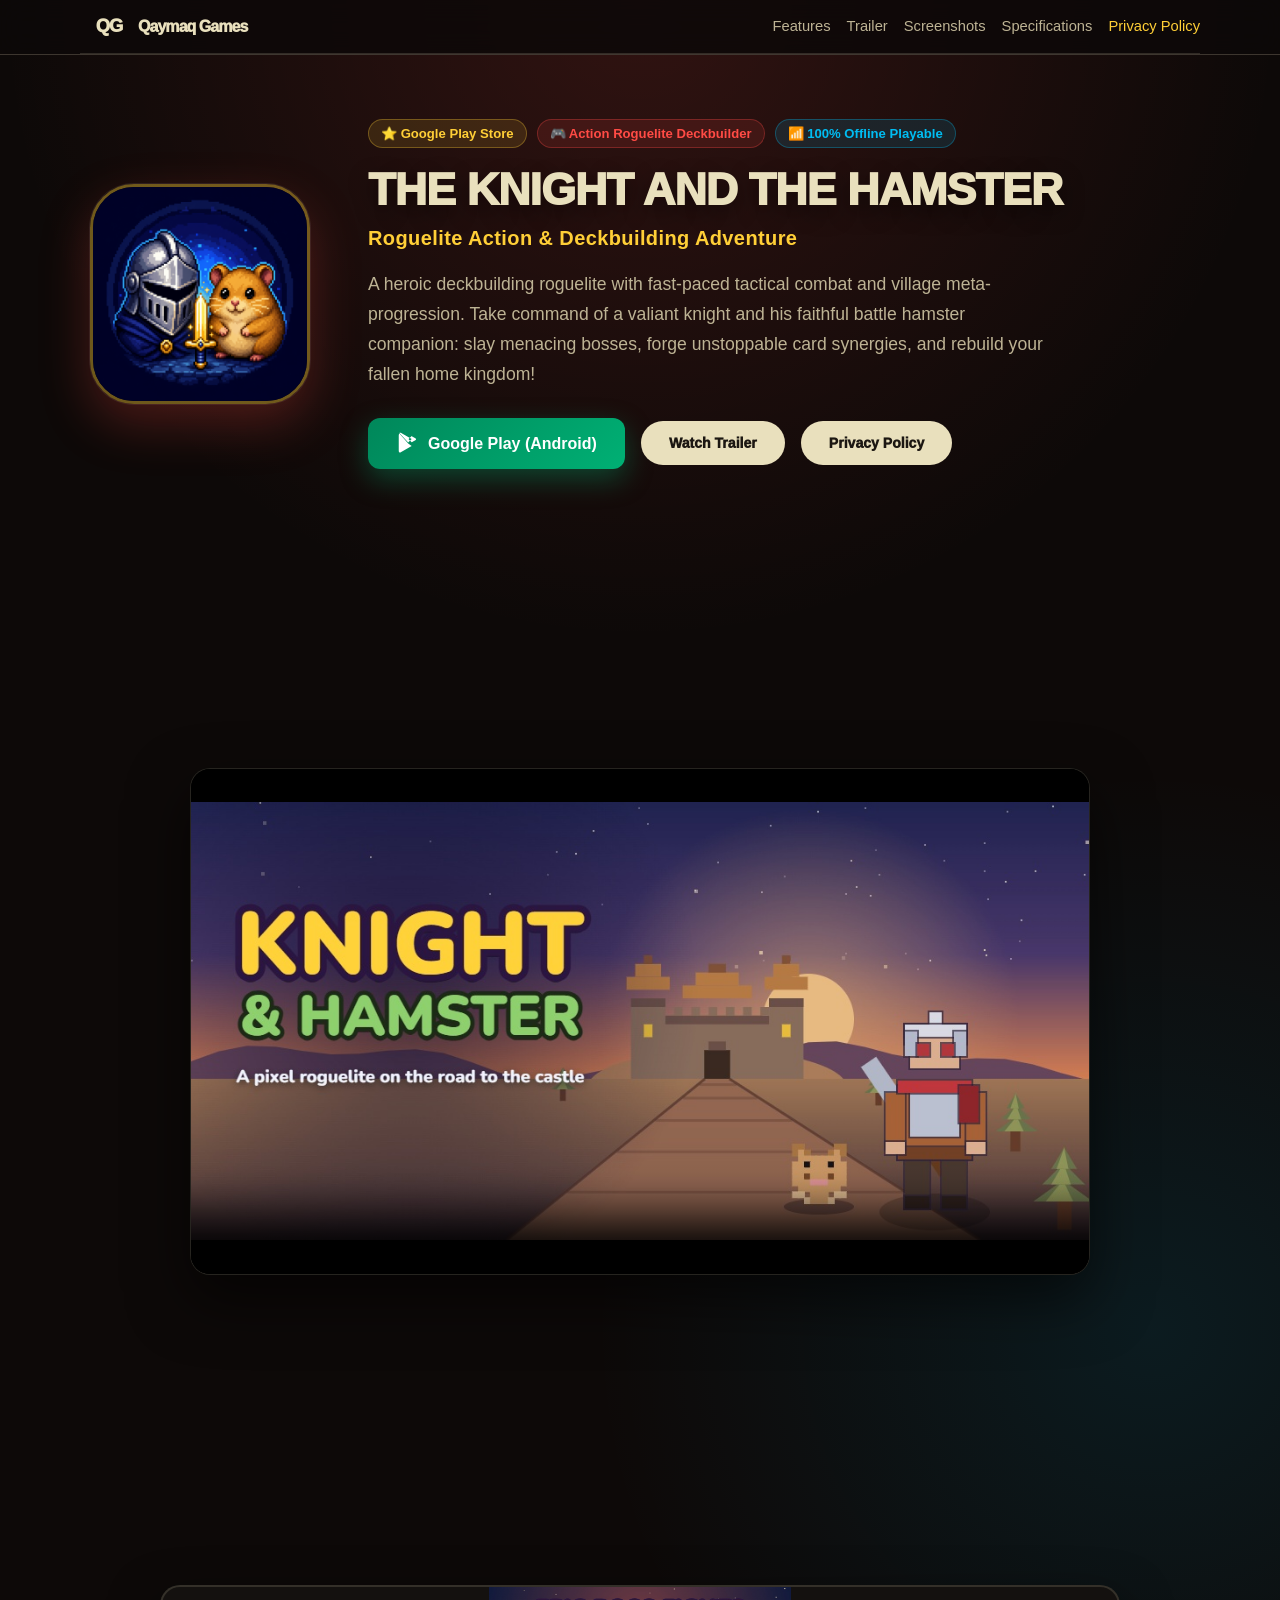
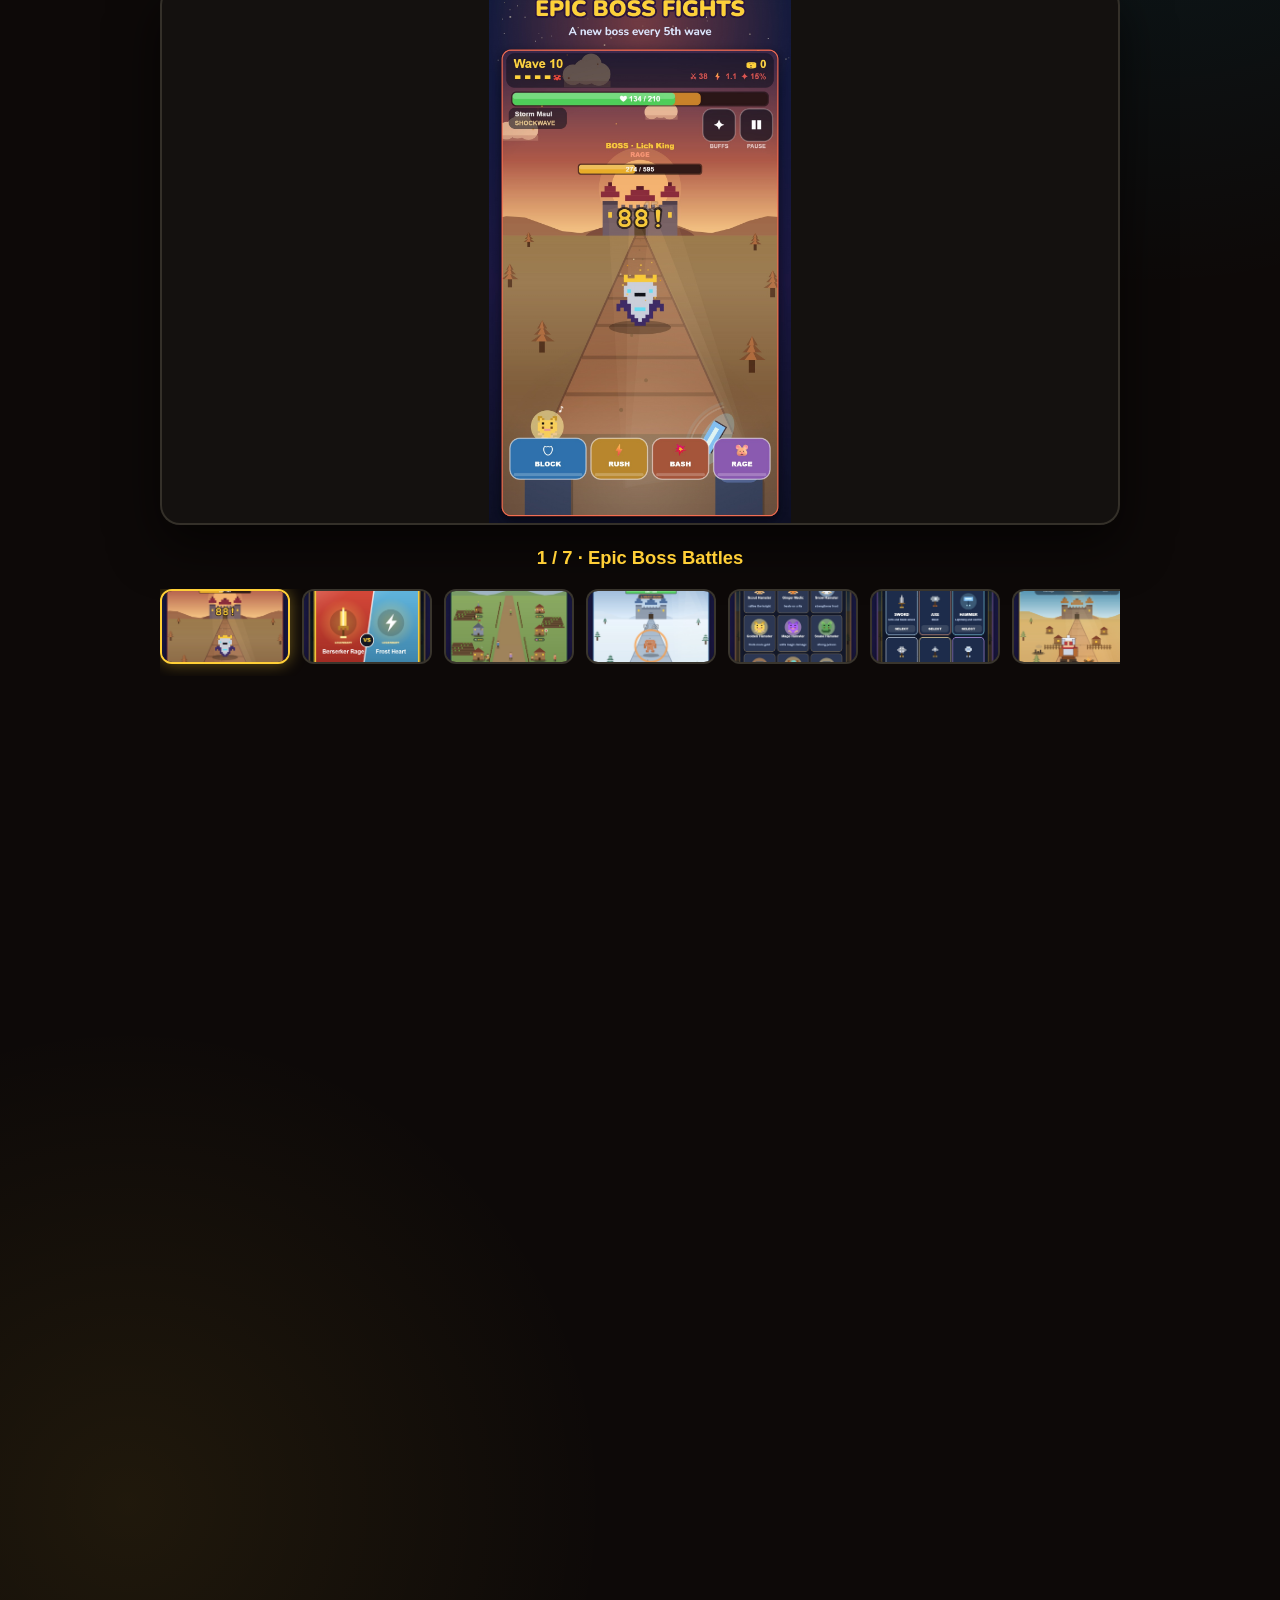
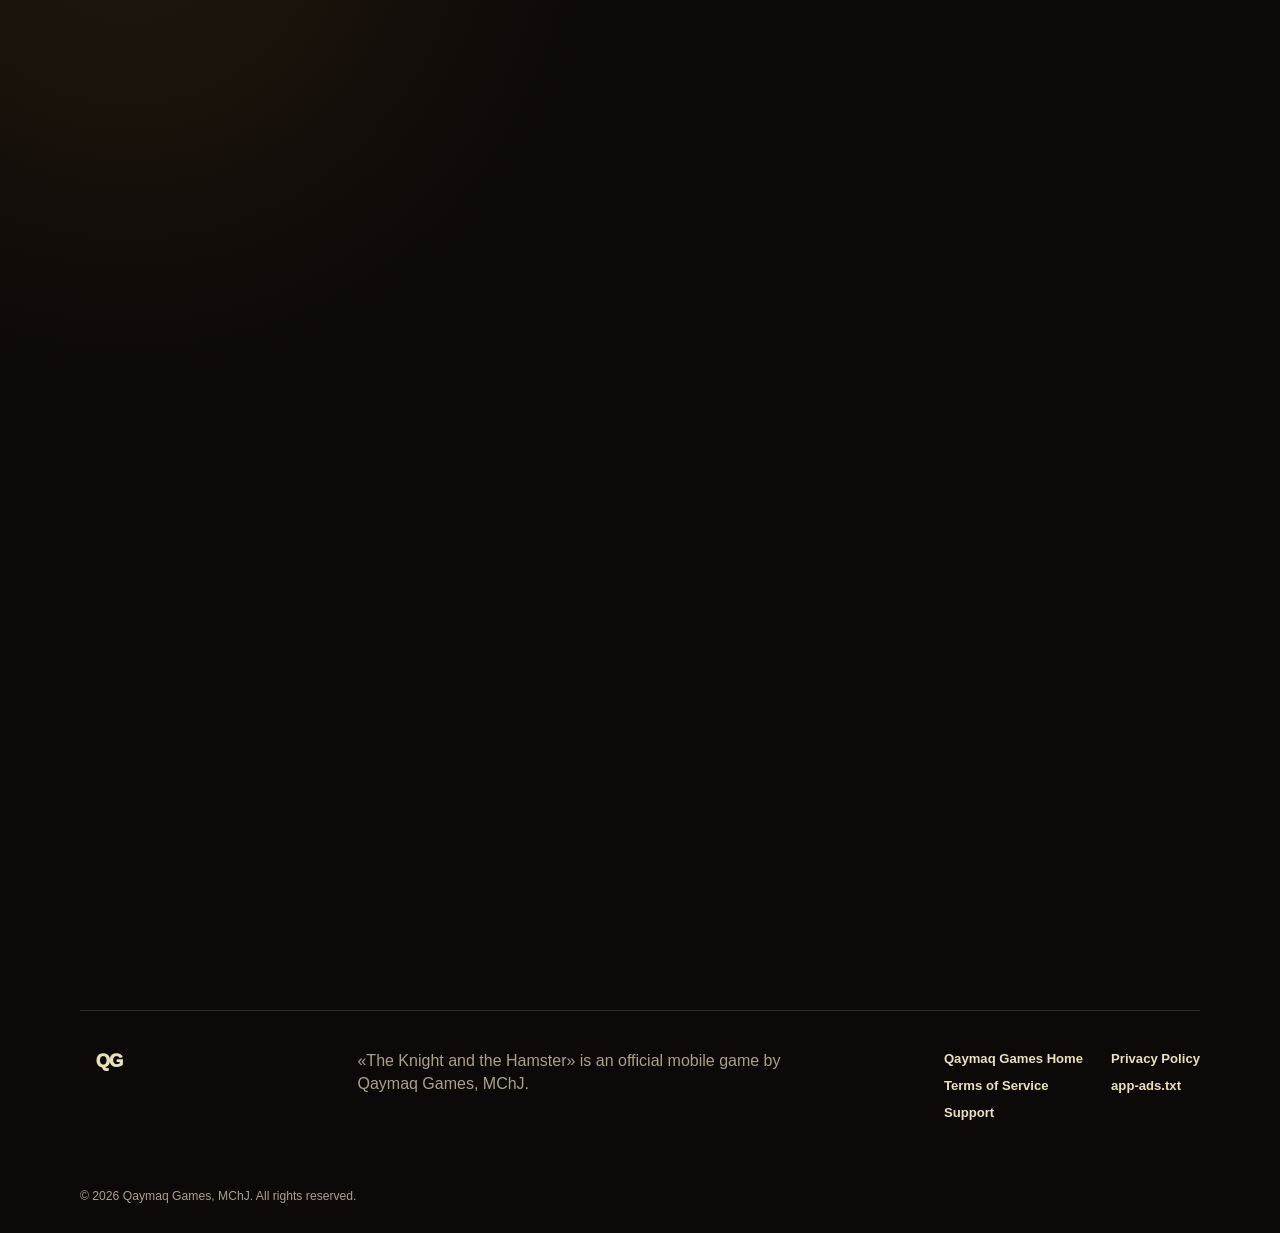
==== knight-hamster/index.html @ f8b2bf7c "feat: release Knight & Hamster game page, app-ads.txt, and official floppy disk" ====
<!DOCTYPE html>
<html lang="en">
<head>
  <meta charset="UTF-8">
  <meta name="viewport" content="width=device-width, initial-scale=1.0">
  <meta name="description" content="Official game page for The Knight and the Hamster by Qaymaq Games. Action roguelite deckbuilder featuring tactical card combat, a faithful hamster companion, and offline single-player mode on Android.">
  <meta name="keywords" content="The Knight and the Hamster, Qaymaq Games, roguelite, deckbuilder, card game, android game, mobile indie game">
  <title>The Knight and the Hamster — Action Roguelite Deckbuilder | Qaymaq Games</title>
  
  <link rel="icon" href="/favicon.svg" type="image/svg+xml">
  <link rel="stylesheet" href="/style.css">

  <!-- Open Graph / Facebook / Telegram -->
  <meta property="og:type" content="website">
  <meta property="og:url" content="https://www.qaymaqgames.com/knight-hamster">
  <meta property="og:title" content="The Knight and the Hamster — Action Roguelite Deckbuilder | Qaymaq Games">
  <meta property="og:description" content="Embark on a perilous roguelite journey alongside your faithful combat hamster. Build an unstoppable deck of strikes, parry ferocious boss attacks, and rebuild the kingdom!">
  <meta property="og:image" content="https://www.qaymaqgames.com/assets/knight-hamster/feature-graphic-1024x500.jpg">

  <!-- Twitter -->
  <meta name="twitter:card" content="summary_large_image">
  <meta name="twitter:title" content="The Knight and the Hamster — Qaymaq Games">
  <meta name="twitter:description" content="Heroic action roguelite deckbuilder on Android. Defeat epic bosses with your faithful hamster companion!">
  <meta name="twitter:image" content="https://www.qaymaqgames.com/assets/knight-hamster/feature-graphic-1024x500.jpg">

  <!-- Schema.org JSON-LD -->
  <script type="application/ld+json">
  {
    "@context": "https://schema.org",
    "@type": "VideoGame",
    "name": "The Knight and the Hamster",
    "alternateName": "Knight and Hamster",
    "description": "Heroic action roguelite adventure featuring tactical deckbuilding and a combat hamster companion.",
    "genre": ["Action", "Roguelite", "Card Battler"],
    "operatingSystem": "Android 8.0+",
    "applicationCategory": "Game",
    "author": {
      "@type": "Organization",
      "name": "Qaymaq Games, MChJ",
      "url": "https://www.qaymaqgames.com/"
    },
    "publisher": {
      "@type": "Organization",
      "name": "Qaymaq Games, MChJ"
    },
    "inLanguage": ["en", "ru"],
    "playMode": "SinglePlayer"
  }
  </script>

  <style>
    .game-page {
      background: radial-gradient(circle at 50% 0%, rgba(255, 75, 69, 0.15), transparent 40rem),
                  radial-gradient(circle at 90% 30%, rgba(0, 189, 242, 0.1), transparent 35rem),
                  radial-gradient(circle at 10% 70%, rgba(255, 207, 55, 0.08), transparent 30rem),
                  var(--bg);
      color: var(--text);
      min-height: 100vh;
      display: flex;
      flex-direction: column;
    }

    .top-bar {
      display: flex;
      align-items: center;
      justify-content: space-between;
      min-height: var(--header-height);
      border-bottom: 1px solid var(--line);
    }

    .nav-actions {
      display: flex;
      align-items: center;
      gap: 16px;
    }

    .nav-actions a {
      color: var(--cream-dim);
      font-size: 0.92rem;
      text-decoration: none;
      transition: color var(--transition);
    }

    .nav-actions a:hover {
      color: var(--cream);
    }

    /* Hero Section */
    .game-hero {
      padding: 64px 0 48px;
    }

    .game-hero-grid {
      display: grid;
      grid-template-columns: 240px 1fr;
      gap: 48px;
      align-items: center;
    }

    .game-icon-box {
      position: relative;
      text-align: center;
    }

    .game-icon {
      width: 220px;
      height: 220px;
      border-radius: 44px;
      border: 3px solid rgba(255, 207, 55, 0.4);
      box-shadow: 0 20px 50px rgba(255, 75, 69, 0.25), 0 0 0 1px rgba(255, 255, 255, 0.08);
      object-fit: cover;
      display: block;
      margin: 0 auto;
      transition: transform var(--transition);
    }

    .game-icon:hover {
      transform: scale(1.03);
    }

    .hero-badge-row {
      display: flex;
      flex-wrap: wrap;
      gap: 10px;
      margin-bottom: 16px;
    }

    .badge-pill {
      font-size: 0.82rem;
      font-weight: 600;
      padding: 4px 12px;
      border-radius: 999px;
      display: inline-flex;
      align-items: center;
      gap: 6px;
    }

    .badge-pill.yellow {
      background: rgba(255, 207, 55, 0.12);
      color: var(--yellow);
      border: 1px solid rgba(255, 207, 55, 0.3);
    }

    .badge-pill.red {
      background: rgba(255, 75, 69, 0.12);
      color: var(--red);
      border: 1px solid rgba(255, 75, 69, 0.3);
    }

    .badge-pill.cyan {
      background: rgba(0, 189, 242, 0.12);
      color: var(--cyan);
      border: 1px solid rgba(0, 189, 242, 0.3);
    }

    .game-title {
      font-size: 2.8rem;
      line-height: 1.15;
      margin: 0 0 8px;
      color: var(--cream);
      letter-spacing: -0.02em;
    }

    .game-subtitle {
      font-size: 1.25rem;
      color: var(--yellow);
      font-weight: 700;
      margin: 0 0 16px;
      letter-spacing: 0.02em;
    }

    .game-lead {
      font-size: 1.1rem;
      line-height: 1.7;
      color: var(--cream-dim);
      margin-bottom: 28px;
      max-width: 680px;
    }

    .hero-cta-group {
      display: flex;
      flex-wrap: wrap;
      gap: 16px;
      align-items: center;
    }

    .btn-playstore {
      background: linear-gradient(135deg, #00875a, #00b074);
      color: #fff;
      font-weight: 700;
      display: inline-flex;
      align-items: center;
      gap: 10px;
      padding: 14px 28px;
      border-radius: 12px;
      text-decoration: none;
      box-shadow: 0 10px 28px rgba(0, 176, 116, 0.35);
      transition: transform var(--transition), box-shadow var(--transition);
    }

    .btn-playstore:hover {
      transform: translateY(-2px);
      box-shadow: 0 14px 34px rgba(0, 176, 116, 0.5);
      color: #fff;
    }

    /* Video Trailer Section */
    .video-section {
      padding: 48px 0;
    }

    .video-wrapper {
      max-width: 900px;
      margin: 0 auto;
      border-radius: 20px;
      overflow: hidden;
      border: 1px solid var(--line);
      box-shadow: 0 24px 60px rgba(0, 0, 0, 0.6);
      background: #000;
    }

    .video-wrapper video {
      width: 100%;
      height: auto;
      display: block;
      aspect-ratio: 16 / 9;
      background: #000;
    }

    /* Screenshots Section */
    .screenshots-section {
      padding: 56px 0;
    }

    .screenshot-viewer {
      max-width: 960px;
      margin: 0 auto;
    }

    .main-screen-frame {
      border-radius: 20px;
      overflow: hidden;
      border: 2px solid rgba(233, 224, 189, 0.15);
      box-shadow: 0 20px 50px rgba(0, 0, 0, 0.6);
      margin-bottom: 20px;
      background: #14110f;
      aspect-ratio: 16 / 9;
      display: flex;
      align-items: center;
      justify-content: center;
    }

    .main-screen-img {
      width: 100%;
      height: 100%;
      object-fit: contain;
      display: block;
      transition: opacity 0.25s ease;
    }

    .screen-caption {
      text-align: center;
      font-size: 1.15rem;
      font-weight: 600;
      color: var(--yellow);
      margin-bottom: 16px;
      min-height: 28px;
    }

    .thumbs-strip {
      display: flex;
      gap: 12px;
      overflow-x: auto;
      padding-bottom: 12px;
      scroll-snap-type: x mandatory;
      scrollbar-width: thin;
    }

    .thumb-btn {
      flex: 0 0 130px;
      scroll-snap-align: start;
      border: 2px solid var(--line);
      border-radius: 12px;
      overflow: hidden;
      background: var(--panel);
      padding: 0;
      cursor: pointer;
      transition: border-color var(--transition), transform var(--transition);
    }

    .thumb-btn:hover {
      border-color: var(--cyan);
      transform: translateY(-2px);
    }

    .thumb-btn.active {
      border-color: var(--yellow);
      box-shadow: 0 0 16px rgba(255, 207, 55, 0.4);
    }

    .thumb-btn img {
      width: 100%;
      aspect-ratio: 16 / 9;
      object-fit: cover;
      display: block;
    }

    /* Features Grid */
    .features-section {
      padding: 56px 0;
    }

    .features-grid {
      display: grid;
      grid-template-columns: repeat(auto-fit, minmax(280px, 1fr));
      gap: 24px;
      margin-top: 32px;
    }

    .feature-card {
      background: rgba(23, 20, 17, 0.85);
      border: 1px solid var(--line);
      border-radius: 16px;
      padding: 28px 24px;
      box-shadow: 0 12px 32px rgba(0, 0, 0, 0.35);
      transition: transform var(--transition), border-color var(--transition);
    }

    .feature-card:hover {
      transform: translateY(-4px);
      border-color: rgba(255, 207, 55, 0.4);
    }

    .feature-card .card-icon {
      font-size: 2rem;
      margin-bottom: 16px;
      display: inline-block;
    }

    .feature-card h3 {
      font-size: 1.3rem;
      margin: 0 0 10px;
      color: var(--cream);
    }

    .feature-card p {
      font-size: 0.98rem;
      line-height: 1.65;
      color: var(--cream-dim);
      margin: 0;
    }

    /* Specs & Meta */
    .specs-section {
      padding: 56px 0 80px;
    }

    .specs-box {
      max-width: 860px;
      margin: 0 auto;
      background: rgba(23, 20, 17, 0.85);
      border: 1px solid var(--line);
      border-radius: 18px;
      padding: 36px 32px;
    }

    .specs-table {
      width: 100%;
      border-collapse: collapse;
      margin-top: 20px;
    }

    .specs-table th, .specs-table td {
      padding: 12px 14px;
      border-bottom: 1px solid rgba(233, 224, 189, 0.1);
      text-align: left;
      font-size: 0.95rem;
    }

    .specs-table th {
      color: var(--cream-dim);
      font-weight: 600;
      width: 32%;
    }

    .specs-table td {
      color: var(--cream);
    }

    @media (max-width: 768px) {
      .game-hero-grid {
        grid-template-columns: 1fr;
        text-align: center;
        gap: 32px;
      }
      .game-title {
        font-size: 2.2rem;
      }
      .hero-badge-row {
        justify-content: center;
      }
      .hero-cta-group {
        justify-content: center;
      }
      .game-lead {
        margin-left: auto;
        margin-right: auto;
      }
      .specs-box {
        padding: 24px 18px;
      }
      .specs-table th, .specs-table td {
        padding: 10px 8px;
        font-size: 0.88rem;
      }
    }
  </style>
</head>
<body class="game-page">

  <!-- Header -->
  <header class="site-header">
    <div class="container top-bar">
      <a class="brand" href="/" aria-label="Qaymaq Games home">
        <span class="brand-mark">QG</span>
        <span class="brand-name">Qaymaq Games</span>
      </a>
      <nav class="nav-actions" aria-label="Game page navigation">
        <a href="#features">Features</a>
        <a href="#trailer">Trailer</a>
        <a href="#screenshots">Screenshots</a>
        <a href="#specs">Specifications</a>
        <a href="/knight-hamster/privacy-policy" style="color: var(--yellow);">Privacy Policy</a>
      </nav>
    </div>
  </header>

  <main>
    <!-- Hero Section -->
    <section class="game-hero">
      <div class="container">
        <div class="game-hero-grid">
          <div class="game-icon-box">
            <img class="game-icon" src="/assets/knight-hamster/icon-512.png" alt="The Knight and the Hamster game icon" width="220" height="220">
          </div>
          <div>
            <div class="hero-badge-row">
              <span class="badge-pill yellow">⭐ Google Play Store</span>
              <span class="badge-pill red">🎮 Action Roguelite Deckbuilder</span>
              <span class="badge-pill cyan">📶 100% Offline Playable</span>
            </div>
            <h1 class="game-title">The Knight and the Hamster</h1>
            <p class="game-subtitle">Roguelite Action & Deckbuilding Adventure</p>
            <p class="game-lead">
              A heroic deckbuilding roguelite with fast-paced tactical combat and village meta-progression. 
              Take command of a valiant knight and his faithful battle hamster companion: slay menacing bosses, 
              forge unstoppable card synergies, and rebuild your fallen home kingdom!
            </p>
            <div class="hero-cta-group">
              <a class="btn-playstore" href="https://play.google.com/store/apps/details?id=com.knighthamster.game" target="_blank" rel="noopener noreferrer">
                <svg width="22" height="22" viewBox="0 0 24 24" fill="currentColor">
                  <path d="M3.6 1.8c-.4.4-.6 1-.6 1.7v17c0 .7.2 1.3.6 1.7l.1.1 9.6-9.6v-.2L3.7 1.7l-.1.1zM17.1 11.2l-3.3-3.3V7.7l3.3-3.3.1.1 3.9 2.2c1.1.6 1.1 1.7 0 2.3l-3.9 2.2h-.1zM13.3 12.5L3.7 22.1c.3.3.9.4 1.5.1l11.9-6.8-3.8-2.9zM13.3 11.5L17.1 7.7 5.2.9C4.6.6 4 .7 3.7 1l9.6 10.5z"/>
                </svg>
                Google Play (Android)
              </a>
              <a class="btn btn-light" href="#trailer">Watch Trailer</a>
              <a class="btn btn-secondary" href="/knight-hamster/privacy-policy">Privacy Policy</a>
            </div>
          </div>
        </div>
      </div>
    </section>

    <!-- Trailer Section -->
    <section class="video-section section" id="trailer">
      <div class="container">
        <div class="section-kicker reveal" style="text-align: center; margin-bottom: 24px;">
          <p class="eyebrow">Gameplay Trailer</p>
          <h2>Boss Combat & Dynamic Battle Flow</h2>
        </div>
        <div class="video-wrapper">
          <video controls playsinline preload="metadata" poster="/assets/knight-hamster/feature-graphic-1024x500.jpg">
            <source src="/assets/knight-hamster/trailer.mp4" type="video/mp4">
            Your browser does not support HTML5 video.
          </video>
        </div>
      </div>
    </section>

    <!-- Screenshots Gallery -->
    <section class="screenshots-section section" id="screenshots">
      <div class="container">
        <div class="section-kicker reveal" style="text-align: center; margin-bottom: 28px;">
          <p class="eyebrow">Gallery</p>
          <h2>In-Game Action & Screenshots</h2>
        </div>

        <div class="screenshot-viewer">
          <div class="main-screen-frame">
            <img class="main-screen-img" id="mainScreen" src="/assets/knight-hamster/01-boss.jpg" alt="Epic Boss Battle in The Knight and the Hamster">
          </div>
          <div class="screen-caption" id="screenCaption">1 / 7 · Epic Boss Battles</div>

          <div class="thumbs-strip" role="tablist" aria-label="Game Screenshots">
            <button class="thumb-btn active" type="button" data-src="/assets/knight-hamster/01-boss.jpg" data-caption="1 / 7 · Epic Boss Battles">
              <img src="/assets/knight-hamster/01-boss.jpg" alt="Boss Battles">
            </button>
            <button class="thumb-btn" type="button" data-src="/assets/knight-hamster/02-cards.jpg" data-caption="2 / 7 · Tactical Deckbuilding & Combos">
              <img src="/assets/knight-hamster/02-cards.jpg" alt="Deckbuilding">
            </button>
            <button class="thumb-btn" type="button" data-src="/assets/knight-hamster/03-village.jpg" data-caption="3 / 7 · Village Restoration & Upgrades">
              <img src="/assets/knight-hamster/03-village.jpg" alt="Village Upgrades">
            </button>
            <button class="thumb-btn" type="button" data-src="/assets/knight-hamster/04-block.jpg" data-caption="4 / 7 · Active Shield, Blocks & Parries">
              <img src="/assets/knight-hamster/04-block.jpg" alt="Block and Parry">
            </button>
            <button class="thumb-btn" type="button" data-src="/assets/knight-hamster/05-pets.jpg" data-caption="5 / 7 · Faithful Hamster Companion & Pets">
              <img src="/assets/knight-hamster/05-pets.jpg" alt="Hamster Companions">
            </button>
            <button class="thumb-btn" type="button" data-src="/assets/knight-hamster/06-weapons.jpg" data-caption="6 / 7 · Weapon Arsenal & Gear Upgrades">
              <img src="/assets/knight-hamster/06-weapons.jpg" alt="Weapons and Gear">
            </button>
            <button class="thumb-btn" type="button" data-src="/assets/knight-hamster/07-camp.jpg" data-caption="7 / 7 · Camp Recovery & Strategic Decisions">
              <img src="/assets/knight-hamster/07-camp.jpg" alt="Camp Recovery">
            </button>
          </div>
        </div>
      </div>
    </section>

    <!-- Key Features -->
    <section class="features-section section" id="features">
      <div class="container">
        <div class="section-kicker reveal" style="text-align: center;">
          <p class="eyebrow">Core Features</p>
          <h2>Why Players Love The Knight and the Hamster</h2>
        </div>

        <div class="features-grid">
          <div class="feature-card reveal">
            <span class="card-icon">🃏</span>
            <h3>Tactical Combat Depth</h3>
            <p>Dozens of distinct combat cards: sweeping slashes, iron-clad shield stances, enchanted arrows, and poisonous blades. Forge unstoppable synergies on every single run.</p>
          </div>

          <div class="feature-card reveal">
            <span class="card-icon">🐹</span>
            <h3>Battle Hamster Companion</h3>
            <p>Your furry partner is a true brother-in-arms! He cheers on the knight, distracts menacing foes, casts protective shields, and saves you from fatal strikes.</p>
          </div>

          <div class="feature-card reveal">
            <span class="card-icon">🏰</span>
            <h3>Kingdom Meta-Progression</h3>
            <p>Spend earned gold and rations to rebuild your ruined village. Upgrade the blacksmith, ancient shrine, and tavern for permanent hero stat bonuses.</p>
          </div>

          <div class="feature-card reveal">
            <span class="card-icon">🛡️</span>
            <h3>Fair Play & Offline Freedom</h3>
            <p>Zero intrusive banner ads or forced interstitials. Rewarded ads only play when you choose them for bonus perks. Fully playable offline anytime, anywhere.</p>
          </div>
        </div>
      </div>
    </section>

    <!-- Specs and Tech Info -->
    <section class="specs-section section" id="specs">
      <div class="container">
        <div class="specs-box reveal">
          <p class="eyebrow" style="color: var(--yellow);">Technical Specifications</p>
          <h2 style="margin: 6px 0 16px; color: var(--cream);">Application & Build Details</h2>
          <p style="color: var(--cream-dim); margin-bottom: 24px;">Official package details for Google Play Console, press, and players.</p>

          <table class="specs-table">
            <tbody>
              <tr>
                <th>Game Title</th>
                <td><strong>The Knight and the Hamster</strong></td>
              </tr>
              <tr>
                <th>Package ID</th>
                <td><code>com.knighthamster.game</code></td>
              </tr>
              <tr>
                <th>Developer & Publisher</th>
                <td><strong>Qaymaq Games, MChJ</strong> (D-U-N-S: 933906925)</td>
              </tr>
              <tr>
                <th>Platform</th>
                <td>Android (Google Play)</td>
              </tr>
              <tr>
                <th>Minimum OS</th>
                <td>Android 8.0 (Oreo) or higher</td>
              </tr>
              <tr>
                <th>Supported Languages</th>
                <td>English, Russian</td>
              </tr>
              <tr>
                <th>Genre</th>
                <td>Action Roguelite / Card Battler / Casual RPG</td>
              </tr>
              <tr>
                <th>Age Rating</th>
                <td>16+ (Teen)</td>
              </tr>
              <tr>
                <th>Privacy Policy</th>
                <td><a href="/knight-hamster/privacy-policy" style="color: var(--cyan); text-decoration: underline;">Read Privacy Policy (EN / RU)</a></td>
              </tr>
              <tr>
                <th>Player Support</th>
                <td><a href="mailto:support@qaymaqgames.com" style="color: var(--cyan);">support@qaymaqgames.com</a></td>
              </tr>
            </tbody>
          </table>
        </div>
      </div>
    </section>
  </main>

  <!-- Footer -->
  <footer class="site-footer">
    <div class="container footer-grid">
      <a class="brand footer-brand" href="/"><span class="brand-mark">QG</span></a>
      <p>«The Knight and the Hamster» is an official mobile game by Qaymaq Games, MChJ.</p>
      <div class="footer-links">
        <a href="/">Qaymaq Games Home</a>
        <a href="/knight-hamster/privacy-policy">Privacy Policy</a>
        <a href="/terms-of-service.html">Terms of Service</a>
        <a href="/app-ads.txt">app-ads.txt</a>
        <a href="mailto:support@qaymaqgames.com">Support</a>
      </div>
      <p class="copyright">&copy; 2026 Qaymaq Games, MChJ. All rights reserved.</p>
    </div>
  </footer>

  <!-- Gallery script -->
  <script>
    const mainScreen = document.getElementById("mainScreen");
    const screenCaption = document.getElementById("screenCaption");
    const thumbButtons = document.querySelectorAll(".thumb-btn");

    thumbButtons.forEach((btn) => {
      btn.addEventListener("click", () => {
        thumbButtons.forEach((b) => b.classList.remove("active"));
        btn.classList.add("active");

        const newSrc = btn.getAttribute("data-src");
        const newCap = btn.getAttribute("data-caption");

        mainScreen.style.opacity = "0.3";
        setTimeout(() => {
          mainScreen.src = newSrc;
          screenCaption.textContent = newCap;
          mainScreen.style.opacity = "1";
        }, 150);
      });
    });
  </script>
</body>
</html>
---- style.css ----
:root {
  --bg: #0d0908;
  --panel: #171411;
  --panel-soft: #211e19;
  --cream: #e9e0bd;
  --cream-dim: #bdb394;
  --yellow: #ffcf37;
  --red: #ff4b45;
  --cyan: #00bdf2;
  --purple: #6c3cf0;
  --orange: #f18b22;
  --text: #efe8cf;
  --muted: #aaa18b;
  --line: rgba(233, 224, 189, 0.16);
  --shadow: rgba(0, 0, 0, 0.45);
  --container: 1120px;
  --header-height: 54px;
  --transition: 220ms ease;
}

* {
  box-sizing: border-box;
}

html {
  scroll-behavior: smooth;
  scroll-padding-top: calc(var(--header-height) + 20px);
}

body {
  margin: 0;
  color: var(--text);
  background:
    radial-gradient(circle at 14% 0%, rgba(255, 75, 69, 0.16), transparent 28rem),
    radial-gradient(circle at 85% 20%, rgba(0, 189, 242, 0.1), transparent 28rem),
    var(--bg);
  font-family: Arial, Helvetica, sans-serif;
  line-height: 1.45;
}

body.menu-open,
body.modal-open {
  overflow: hidden;
}

a {
  color: inherit;
  text-decoration: none;
}

button,
input,
textarea {
  font: inherit;
}

button {
  cursor: pointer;
}

img {
  display: block;
  max-width: 100%;
}

.container {
  width: min(100% - 48px, var(--container));
  margin: 0 auto;
}

.section {
  padding: 88px 0;
}

.site-header {
  position: sticky;
  top: 0;
  z-index: 50;
  min-height: var(--header-height);
  background: rgba(13, 9, 8, 0.88);
  border-bottom: 1px solid rgba(233, 224, 189, 0.22);
  backdrop-filter: blur(14px);
}

.nav {
  min-height: var(--header-height);
  display: flex;
  align-items: center;
  justify-content: space-between;
  gap: 24px;
}

.brand {
  display: inline-flex;
  align-items: center;
  color: var(--cream);
  font-weight: 950;
  letter-spacing: -0.06em;
}

.brand-mark {
  display: inline-grid;
  place-items: center;
  min-width: 58px;
  height: 24px;
  color: var(--cream);
  font-size: 1.15rem;
  font-weight: 950;
  line-height: 1;
}

.nav-panel {
  display: flex;
  align-items: center;
  gap: 24px;
}

.nav-links {
  display: flex;
  align-items: center;
  gap: 18px;
  padding: 0;
  margin: 0;
  color: var(--cream);
  font-size: 0.83rem;
  font-weight: 800;
  list-style: none;
}

.nav-links a {
  transition: color var(--transition);
}

.nav-links a:hover {
  color: var(--yellow);
}

.menu-toggle {
  display: none;
  width: 40px;
  height: 34px;
  border: 1px solid var(--line);
  border-radius: 999px;
  background: transparent;
}

.menu-toggle span {
  display: block;
  width: 18px;
  height: 2px;
  margin: 4px auto;
  border-radius: 999px;
  background: var(--cream);
  transition: transform var(--transition), opacity var(--transition);
}

.menu-open .menu-toggle span:nth-child(1) {
  transform: translateY(6px) rotate(45deg);
}

.menu-open .menu-toggle span:nth-child(2) {
  opacity: 0;
}

.menu-open .menu-toggle span:nth-child(3) {
  transform: translateY(-6px) rotate(-45deg);
}

.btn {
  display: inline-flex;
  align-items: center;
  justify-content: center;
  min-height: 44px;
  padding: 11px 28px;
  border: 0;
  border-radius: 999px;
  color: #1c1712;
  background: var(--cream);
  font-size: 0.88rem;
  font-weight: 950;
  transition: transform var(--transition), background var(--transition), color var(--transition);
}

.btn:hover {
  transform: translateY(-2px);
  background: #fff2c9;
}

.btn-small {
  min-height: 30px;
  padding: 7px 16px;
  font-size: 0.78rem;
}

.btn-primary {
  background: var(--cream);
}

.btn-light {
  background: var(--cream);
}

.hero {
  padding-bottom: 36px;
  border-bottom: 1px solid rgba(233, 224, 189, 0.08);
}

.hero-poster {
  position: relative;
  height: clamp(340px, 45vw, 560px);
  overflow: hidden;
  border-bottom: 3px solid var(--cream);
  background: #111;
}

.hero-brand {
  display: grid;
  place-items: center;
  min-height: 390px;
  background:
    linear-gradient(135deg, rgba(255, 207, 55, 0.12), transparent 36%),
    linear-gradient(225deg, rgba(0, 189, 242, 0.11), transparent 42%),
    repeating-linear-gradient(0deg, transparent 0 39px, rgba(233, 224, 189, 0.055) 40px),
    #11100d;
}

.hero-brand::before {
  position: absolute;
  inset: 34px;
  border: 1px solid rgba(233, 224, 189, 0.18);
  content: "";
  pointer-events: none;
}

.hero-poster::after {
  content: "";
  position: absolute;
  inset: 0;
  background:
    linear-gradient(90deg, rgba(13, 9, 8, 0.12), rgba(13, 9, 8, 0) 42%, rgba(13, 9, 8, 0.45)),
    linear-gradient(180deg, rgba(13, 9, 8, 0), rgba(13, 9, 8, 0.82));
  pointer-events: none;
}

.hero-poster img {
  width: 100%;
  height: 100%;
  object-fit: cover;
  object-position: center;
  filter: saturate(1.12) contrast(1.08);
  transform: scale(1.02);
  animation: posterDrift 16s ease-in-out infinite alternate;
}

.hero-title-lockup {
  position: absolute;
  right: max(24px, calc((100vw - var(--container)) / 2));
  bottom: 46px;
  z-index: 1;
  max-width: 680px;
  text-align: right;
}

.hero-brand .hero-title-lockup {
  position: static;
  z-index: 1;
  max-width: min(90vw, 1020px);
  text-align: center;
}

.hero-brand h1 {
  color: var(--yellow);
  font-size: clamp(4.3rem, 12vw, 11rem);
  text-shadow: 8px 8px 0 rgba(0, 0, 0, 0.34);
}

.eyebrow {
  margin: 0 0 10px;
  color: var(--yellow);
  font-size: 0.78rem;
  font-weight: 950;
  letter-spacing: 0.12em;
  text-transform: uppercase;
}

h1,
h2,
h3 {
  margin: 0;
  color: var(--text);
  line-height: 0.98;
  letter-spacing: -0.06em;
}

h1 {
  color: var(--text);
  font-size: clamp(3.4rem, 9vw, 8.6rem);
  font-weight: 950;
  text-transform: uppercase;
  text-shadow: 0 8px 22px rgba(0, 0, 0, 0.48);
}

h2 {
  font-size: clamp(2.8rem, 6vw, 5.8rem);
  font-weight: 950;
  text-transform: uppercase;
}

h3 {
  font-size: clamp(2rem, 4vw, 3.1rem);
  font-weight: 950;
}

.hero-info {
  display: grid;
  grid-template-columns: minmax(0, 1fr) minmax(240px, 0.8fr) auto;
  gap: 34px;
  align-items: center;
  padding-top: 24px;
  padding-bottom: 14px;
  border-bottom: 2px solid transparent;
  border-image: linear-gradient(90deg, var(--red), var(--yellow), var(--cyan), var(--purple)) 1;
}

.hero-info h2 {
  font-size: clamp(2rem, 4vw, 3.1rem);
  text-transform: none;
}

.hero-info p {
  max-width: 540px;
  margin: 0;
  color: var(--muted);
}

.section-kicker {
  margin-bottom: 42px;
}

.game-lineup {
  padding-top: 58px;
}

.game-feature {
  display: grid;
  grid-template-columns: minmax(260px, 420px) minmax(0, 1fr);
  gap: clamp(34px, 7vw, 92px);
  align-items: center;
  min-height: 430px;
  margin: 0 0 74px;
}

.game-feature.reverse {
  grid-template-columns: minmax(0, 1fr) minmax(260px, 420px);
}

.game-feature.reverse .floppy {
  grid-column: 2;
}

.game-feature.reverse .game-copy {
  grid-column: 1;
  grid-row: 1;
}

.floppy {
  display: block;
  text-decoration: none;
  cursor: pointer;
  position: relative;
  width: min(100%, 390px);
  aspect-ratio: 0.96;
  justify-self: center;
  border-radius: 38px 38px 20px 20px;
  background:
    linear-gradient(135deg, rgba(255, 255, 255, 0.38), rgba(255, 255, 255, 0) 34%),
    var(--disk, var(--orange));
  box-shadow:
    inset 0 -26px 0 rgba(0, 0, 0, 0.15),
    inset 0 0 0 2px rgba(255, 255, 255, 0.18),
    0 34px 56px rgba(0, 0, 0, 0.35);
  transform: rotate(-4deg);
  transform-style: preserve-3d;
  transition: transform 420ms ease, filter 420ms ease;
}

.reverse .floppy {
  transform: rotate(5deg);
}

.floppy:hover,
.floppy.is-tilting {
  transform: translateY(-10px) rotateX(var(--tilt-x, 0deg)) rotateY(var(--tilt-y, 0deg)) rotate(0deg);
  filter: saturate(1.14);
}

.floppy-custom {
  width: min(100%, 450px);
  aspect-ratio: 1;
  overflow: visible;
  border-radius: 0;
  background: transparent;
  box-shadow: none;
}

.floppy-custom img {
  display: block;
  width: 120%;
  max-width: none;
  height: 120%;
  margin: -9% 0 0 -10%;
  object-fit: contain;
  filter: drop-shadow(0 26px 26px rgba(0, 0, 0, 0.46));
}

.floppy-custom:hover,
.floppy-custom.is-tilting {
  filter: none;
}

.floppy-gold {
  --disk: #e58d1d;
}

.floppy-red {
  --disk: #8d1e25;
}

.floppy-blue {
  --disk: #004ff0;
}

.floppy-screen {
  position: absolute;
  left: 11%;
  right: 11%;
  top: 10%;
  height: 48%;
  overflow: hidden;
  border: 7px solid rgba(238, 224, 184, 0.82);
  border-radius: 20px;
  background: #1a1512;
  box-shadow: 0 14px 28px rgba(0, 0, 0, 0.38);
}

.floppy-screen img {
  width: 100%;
  height: 100%;
  object-fit: cover;
  object-position: center;
}

.floppy-slot {
  position: absolute;
  left: 17%;
  right: 17%;
  bottom: 17%;
  height: 13%;
  border-radius: 999px;
  background: rgba(15, 12, 10, 0.24);
}

.floppy-ribs {
  position: absolute;
  left: 18%;
  right: 18%;
  bottom: 8%;
  height: 5%;
  background: repeating-linear-gradient(90deg, rgba(10, 8, 7, 0.36) 0 5px, transparent 5px 12px);
}

.coming-soon-floppy::after {
  position: absolute;
  inset: 0;
  z-index: 2;
  border-radius: inherit;
  background: rgba(8, 7, 6, 0.48);
  content: "";
}

.coming-soon-badge {
  position: absolute;
  z-index: 3;
  top: 50%;
  left: 50%;
  display: inline-flex;
  align-items: center;
  gap: 10px;
  padding: 11px 17px;
  border: 2px solid var(--cream);
  color: var(--cream);
  background: #12100e;
  box-shadow: 0 8px 0 rgba(0, 0, 0, 0.18);
  font-size: 0.84rem;
  letter-spacing: 0.06em;
  text-transform: uppercase;
  transform: translate(-50%, -50%) rotate(-7deg);
  white-space: nowrap;
}

.mini-lock {
  position: relative;
  width: 16px;
  height: 13px;
  background: var(--yellow);
}

.mini-lock::before {
  position: absolute;
  left: 3px;
  bottom: 9px;
  width: 8px;
  height: 9px;
  border: 3px solid var(--yellow);
  border-bottom: 0;
  border-radius: 7px 7px 0 0;
  content: "";
}

.lab-label,
.paint-label {
  background: linear-gradient(135deg, #f3dc8a, #5fc8e6);
}

.lab-label span,
.paint-label span {
  position: absolute;
  border-radius: 999px;
}

.lab-label span:nth-child(1) {
  left: 12%;
  bottom: 18%;
  width: 52%;
  height: 20%;
  background: var(--yellow);
}

.lab-label span:nth-child(2) {
  right: 12%;
  top: 14%;
  width: 32%;
  height: 32%;
  background: #2ac5f4;
}

.lab-label span:nth-child(3) {
  left: 48%;
  top: 28%;
  width: 11%;
  height: 54%;
  background: #1b1915;
  transform: rotate(35deg);
}

.paint-label {
  background: linear-gradient(135deg, #ffe071, #f4fbff 55%, #00bdf2);
}

.paint-label span:nth-child(1) {
  left: 10%;
  top: 16%;
  width: 34%;
  height: 34%;
  background: #00bdf2;
}

.paint-label span:nth-child(2) {
  right: 13%;
  bottom: 18%;
  width: 46%;
  height: 24%;
  background: #ff4b45;
}

.paint-label span:nth-child(3) {
  left: 45%;
  top: 35%;
  width: 25%;
  height: 25%;
  background: var(--cream);
}

.game-copy {
  max-width: 660px;
}

.game-copy h3 {
  color: var(--game-color, var(--yellow));
}

.game-feature:nth-of-type(3) .game-copy h3 {
  color: var(--red);
}

.game-feature:nth-of-type(4) .game-copy h3 {
  color: var(--cyan);
}

.game-copy p {
  max-width: 450px;
  margin: 22px 0;
  color: var(--cream);
  font-size: 1.04rem;
}

.accent-line {
  width: min(100%, 620px);
  height: 2px;
  margin-top: 14px;
  background: linear-gradient(90deg, var(--yellow), transparent);
}

.accent-line.red {
  background: linear-gradient(90deg, var(--red), transparent);
}

.accent-line.blue {
  background: linear-gradient(90deg, var(--cyan), transparent);
}

.game-meta {
  display: grid;
  grid-template-columns: repeat(3, minmax(0, 1fr));
  gap: 16px;
  max-width: 430px;
  margin: 0 0 24px;
}

.game-meta div {
  display: grid;
  gap: 2px;
}

.game-meta dt {
  color: #6f6756;
  font-size: 0.68rem;
  font-weight: 950;
  text-transform: uppercase;
}

.game-meta dd {
  margin: 0;
  color: var(--cream);
  font-size: 0.76rem;
  font-weight: 900;
  text-transform: uppercase;
}

.browse {
  padding-top: 24px;
}

.browse-head {
  display: flex;
  align-items: center;
  justify-content: space-between;
  gap: 24px;
  margin-bottom: 28px;
}

.browse-head h2 {
  color: var(--yellow);
}

.browse-grid {
  display: grid;
  grid-template-columns: repeat(3, minmax(0, 1fr));
  gap: 24px;
}

.browse-card {
  min-width: 0;
}

.browse-card > img,
.browse-card > div,
.browse-card a > div {
  width: 100%;
  aspect-ratio: 1;
  overflow: hidden;
  border: 5px solid var(--yellow);
  border-radius: 14px;
  background: var(--panel);
  transition: transform var(--transition), border-color var(--transition);
}

.browse-card:hover > img,
.browse-card:hover > div,
.browse-card:hover a > div {
  transform: translateY(-6px);
  border-color: var(--cream);
}

.browse-card > img {
  object-fit: cover;
}

.browse-card .browse-diskette {
  display: grid;
  place-items: center;
  background: #10100d;
}

.browse-card .diskette-preview {
  display: block;
  width: 86%;
  height: 86%;
  object-fit: contain;
  filter: drop-shadow(0 14px 16px rgba(0, 0, 0, 0.42));
  transition: transform var(--transition);
}

.browse-card:hover .diskette-preview {
  transform: scale(1.04) rotate(-1deg);
}

.browse-card.is-locked > div {
  position: relative;
  filter: brightness(0.45) saturate(0.65);
}

.browse-card.is-locked > div::after {
  position: absolute;
  inset: 0;
  display: grid;
  place-items: center;
  color: var(--cream);
  background: rgba(10, 8, 7, 0.48);
  content: "COMING SOON";
  font-size: 1rem;
  font-weight: 900;
  letter-spacing: 0.08em;
}

.browse-card h3 {
  margin-top: 14px;
  color: var(--cream);
  font-size: 1.55rem;
  letter-spacing: -0.04em;
  text-transform: none;
}

.browse-card p {
  margin: 5px 0 0;
  color: var(--muted);
  font-size: 0.78rem;
  font-weight: 900;
  text-transform: uppercase;
}

.browse-card span {
  display: inline-flex;
  margin-left: 8px;
  padding: 2px 7px;
  border-radius: 999px;
  color: #1b1512;
  background: var(--yellow);
}

.art-lab > div,
.art-paint > div {
  position: relative;
  background: linear-gradient(135deg, #ffe071, #2ac5f4);
}

.art-paint > div {
  background: linear-gradient(135deg, #ff4b45, #ffe071, #00bdf2);
}

.art-lab span,
.art-paint span {
  position: absolute;
  border-radius: 999px;
}

.art-lab span:nth-child(1),
.art-paint span:nth-child(1) {
  left: 14%;
  top: 16%;
  width: 42%;
  height: 20%;
  background: rgba(13, 9, 8, 0.75);
}

.art-lab span:nth-child(2),
.art-paint span:nth-child(2) {
  right: 12%;
  bottom: 18%;
  width: 40%;
  height: 40%;
  background: rgba(233, 224, 189, 0.88);
}

.art-lab span:nth-child(3),
.art-paint span:nth-child(3) {
  left: 22%;
  bottom: 15%;
  width: 18%;
  height: 50%;
  background: rgba(255, 75, 69, 0.86);
  transform: rotate(35deg);
}

.about {
  padding-bottom: 54px;
}

.about-grid {
  display: grid;
  grid-template-columns: minmax(0, 1fr) minmax(0, 1fr);
  gap: 58px;
  align-items: end;
}

.about h2 {
  color: var(--cyan);
}

.about-copy {
  display: grid;
  grid-template-columns: 1fr 1fr;
  gap: 28px;
}

.about-copy p {
  margin: 0;
  color: var(--cream);
}

.studio-strip {
  padding-top: 54px;
}

.process-grid {
  display: grid;
  grid-template-columns: repeat(4, minmax(0, 1fr));
  gap: 14px;
}

.process-card {
  min-height: 190px;
  padding: 22px;
  border-top: 2px solid var(--line);
  background: linear-gradient(180deg, rgba(233, 224, 189, 0.06), rgba(233, 224, 189, 0));
}

.process-card span {
  color: var(--yellow);
  font-weight: 950;
}

.process-card h3 {
  margin: 16px 0 12px;
  color: var(--cream);
  font-size: 1.7rem;
  text-transform: none;
}

.process-card p {
  margin: 0;
  color: var(--muted);
}

.mini-layout {
  display: grid;
  grid-template-columns: 0.7fr 1.3fr;
  gap: 36px;
  align-items: center;
}

.mini-layout h2 {
  color: var(--yellow);
}

.mini-layout p {
  color: var(--cream);
}

.mini-game {
  position: relative;
  max-width: 650px;
  margin-left: auto;
  padding: 14px 16px 22px;
  border: 4px solid #11161b;
  border-radius: 18px 18px 10px 10px;
  background: linear-gradient(90deg, #202b35 0 3%, #0d1217 8% 92%, #202b35 97% 100%);
  box-shadow: inset 0 0 0 2px #53616c, inset 0 0 0 7px #070a0d, 0 24px 60px var(--shadow);
}

.arcade-marquee {
  display: flex;
  align-items: center;
  justify-content: center;
  gap: 12px;
  min-height: 64px;
  margin: 0 10px 14px;
  padding: 8px 16px;
  border: 3px solid #ff7a00;
  border-radius: 6px;
  color: #fff1ab;
  background: linear-gradient(180deg, #f6500a, #b62508);
  box-shadow: inset 0 0 0 3px #ffca2e, 0 0 16px rgba(255, 125, 0, 0.45);
  font-size: clamp(1.05rem, 3vw, 1.6rem);
  font-weight: 950;
  letter-spacing: 0;
  text-shadow: 2px 2px 0 #291400;
}

.arcade-marquee strong { color: var(--yellow); }

.arcade-screen-wrap {
  padding: 14px;
  border: 3px solid #c77e06;
  border-radius: 8px;
  background: #05080b;
  box-shadow: inset 0 0 0 5px #17242d, inset 0 0 28px #000;
}

.arcade-hud {
  display: flex;
  justify-content: space-between;
  align-items: center;
  padding: 0 8px 9px;
  color: var(--yellow);
  font-size: 0.76rem;
  font-weight: 950;
  letter-spacing: 0.04em;
}

.hud-item {
  display: flex;
  align-items: center;
  gap: 6px;
}

.hud-lives {
  font-size: 0.88rem;
  letter-spacing: 2px;
}

.playfield {
  position: relative;
  min-height: 330px;
  overflow: hidden;
  border: 2px solid #00bdf2;
  border-radius: 6px;
  background: #02050f;
  box-shadow: inset 0 0 26px rgba(0, 189, 242, 0.25), 0 0 12px rgba(0, 189, 242, 0.2);
}

.playfield::before {
  position: absolute;
  inset: 0;
  content: "";
  opacity: 0.12;
  background: repeating-linear-gradient(0deg, transparent 0 3px, rgba(255, 255, 255, 0.5) 4px);
  pointer-events: none;
  z-index: 5;
}

/* Neon Arcade Obstacles (Walls) */
.maze-wall {
  position: absolute;
  z-index: 1;
  background: #061126;
  border: 2px solid #00bdf2;
  border-radius: 6px;
  box-shadow: 0 0 8px rgba(0, 189, 242, 0.4), inset 0 0 6px rgba(0, 189, 242, 0.2);
  transform: translate(-50%, -50%);
  width: 8.2%;
  height: 12.8%;
  pointer-events: none;
}

.warp-tunnel {
  position: absolute;
  top: 50%;
  width: 14px;
  height: 32px;
  background: rgba(0, 189, 242, 0.12);
  border: 2px dashed #00bdf2;
  z-index: 1;
  transform: translateY(-50%);
}

.warp-tunnel.left {
  left: 0;
  border-left: none;
  border-radius: 0 6px 6px 0;
}

.warp-tunnel.right {
  right: 0;
  border-right: none;
  border-radius: 6px 0 0 6px;
}

/* Pellets */
.pellet {
  position: absolute;
  z-index: 2;
  width: 7px;
  height: 7px;
  border-radius: 50%;
  background: #ffe9bb;
  box-shadow: 0 0 8px rgba(255, 233, 187, 0.8);
  transform: translate(-50%, -50%);
  transition: opacity 160ms ease, transform 160ms ease;
  pointer-events: none;
}

.pellet.power-pellet {
  width: 14px;
  height: 14px;
  background: #fff8d6;
  box-shadow: 0 0 10px #ffc737, 0 0 18px #ff7a00;
  animation: powerPelletPulse 500ms infinite alternate ease-in-out;
}

@keyframes powerPelletPulse {
  from { transform: translate(-50%, -50%) scale(0.9); }
  to { transform: translate(-50%, -50%) scale(1.3); }
}

.pellet.is-eaten {
  opacity: 0;
  transform: translate(-50%, -50%) scale(2.2);
}

/* Ghosts */
.ghost {
  position: absolute;
  z-index: 3;
  width: 28px;
  height: 28px;
  transform: translate(-50%, -50%);
  transition: left 240ms linear, top 240ms linear;
  pointer-events: none;
}

.ghost-body {
  width: 100%;
  height: 23px;
  border-radius: 14px 14px 0 0;
  position: relative;
  background: var(--ghost-color, #ff3b30);
  box-shadow: 0 0 10px var(--ghost-color, #ff3b30);
  transition: background 220ms ease;
}

.ghost-skirt {
  position: absolute;
  bottom: -4px;
  left: 0;
  right: 0;
  height: 5px;
  display: flex;
}

.ghost-skirt span {
  flex: 1;
  height: 100%;
  background: inherit;
  border-radius: 0 0 4px 4px;
  margin: 0 1px;
}

.ghost-eye {
  position: absolute;
  top: 5px;
  width: 7px;
  height: 8px;
  border-radius: 50%;
  background: #ffffff;
}

.ghost-eye.left { left: 4px; }
.ghost-eye.right { right: 4px; }

.ghost-pupil {
  position: absolute;
  top: 2px;
  left: 2px;
  width: 3px;
  height: 4px;
  border-radius: 50%;
  background: #0f1c3f;
  transition: transform 120ms ease;
}

.ghost[data-dir="left"] .ghost-pupil { transform: translateX(-2px); }
.ghost[data-dir="right"] .ghost-pupil { transform: translateX(2px); }
.ghost[data-dir="up"] .ghost-pupil { transform: translateY(-2px); }
.ghost[data-dir="down"] .ghost-pupil { transform: translateY(2px); }

/* Frightened ghost mode */
.ghost.frightened .ghost-body {
  background: #1833d6 !important;
  box-shadow: 0 0 10px #1833d6 !important;
}
.ghost.frightened .ghost-eye {
  background: #ffd699;
}
.ghost.frightened .ghost-pupil {
  background: #e83030;
}

.ghost.flashing .ghost-body {
  animation: ghostFlash 240ms infinite alternate;
}

@keyframes ghostFlash {
  from { background: #1833d6; }
  to { background: #f0f4ff; box-shadow: 0 0 14px #ffffff; }
}

/* Eaten ghost (only eyes rushing back) */
.ghost.eaten .ghost-body {
  background: transparent !important;
  box-shadow: none !important;
}
.ghost.eaten .ghost-skirt {
  display: none;
}

/* Floating score text */
.floating-score {
  position: absolute;
  z-index: 6;
  color: var(--yellow);
  font-weight: 950;
  font-size: 0.85rem;
  text-shadow: 0 0 6px #ffcf37;
  transform: translate(-50%, -50%);
  animation: floatUp 800ms ease-out forwards;
  pointer-events: none;
}

@keyframes floatUp {
  0% { opacity: 1; transform: translate(-50%, -50%) scale(1); }
  100% { opacity: 0; transform: translate(-50%, -120%) scale(1.3); }
}

/* CRT Arcade Overlay (Game Over / Victory) */
.arcade-overlay {
  position: absolute;
  inset: 0;
  z-index: 10;
  display: flex;
  flex-direction: column;
  align-items: center;
  justify-content: center;
  background: rgba(2, 6, 14, 0.9);
  backdrop-filter: blur(4px);
  padding: 16px;
  text-align: center;
  animation: overlayFadeIn 250ms ease;
}

@keyframes overlayFadeIn {
  from { opacity: 0; transform: scale(0.94); }
  to { opacity: 1; transform: scale(1); }
}

.arcade-overlay h3 {
  font-size: clamp(1.6rem, 4vw, 2.2rem);
  margin: 0 0 6px;
  letter-spacing: 0.06em;
}

.arcade-overlay.game-over h3 {
  color: var(--red);
  text-shadow: 0 0 14px rgba(255, 75, 69, 0.85);
}

.arcade-overlay.victory h3 {
  color: var(--yellow);
  text-shadow: 0 0 14px rgba(255, 207, 55, 0.85);
}

.arcade-overlay p {
  color: var(--cream);
  margin: 0 0 16px;
  font-size: 0.95rem;
}

.sound-toggle {
  width: 28px;
  height: 28px;
  padding: 0;
  border: 2px solid #080a0d;
  border-radius: 50%;
  color: #c7ebff;
  background: radial-gradient(circle at 35% 25%, #2a9df4, #0e5b9e 62%, #093761);
  box-shadow: inset 0 2px 2px rgba(255, 255, 255, 0.38), 0 3px 0 #07090c;
  font-size: 0.82rem;
  line-height: 1;
  display: flex;
  align-items: center;
  justify-content: center;
  cursor: pointer;
  transition: filter var(--transition), transform var(--transition);
}

.sound-toggle:hover { filter: brightness(1.2); }
.sound-toggle.muted { filter: grayscale(1) opacity(0.6); }

.pacman {
  position: absolute;
  left: 50%;
  top: 50%;
  z-index: 4;
  width: 32px;
  height: 32px;
  transform: translate(-50%, -50%) rotate(0deg);
  transition: left 160ms ease-out, top 160ms ease-out;
  filter: drop-shadow(0 0 7px rgba(255, 207, 55, 0.65));
}

.pacman::before,
.pacman::after {
  content: "";
  position: absolute;
  left: 0;
  width: 32px;
  height: 16px;
  background: var(--yellow);
  transition: transform 90ms ease-out;
}

.pacman::before {
  top: 0;
  border-radius: 16px 16px 0 0;
  transform-origin: 50% 100%;
  transform: rotate(-24deg);
}

.pacman::after {
  bottom: 0;
  border-radius: 0 0 16px 16px;
  transform-origin: 50% 0%;
  transform: rotate(24deg);
}

.pacman[data-dir="right"] { transform: translate(-50%, -50%) rotate(0deg); }
.pacman[data-dir="down"]  { transform: translate(-50%, -50%) rotate(90deg); }
.pacman[data-dir="left"]  { transform: translate(-50%, -50%) rotate(180deg); }
.pacman[data-dir="up"]    { transform: translate(-50%, -50%) rotate(270deg); }

.pacman.moving::before { animation: pacmanChompTop 160ms ease-in-out; }
.pacman.moving::after  { animation: pacmanChompBottom 160ms ease-in-out; }
.pacman.bump { animation: pacmanBump 180ms ease-out; }

.arcade-console {
  display: grid;
  grid-template-columns: 72px 1fr 72px;
  align-items: center;
  gap: 14px;
  margin: 14px 4px 0;
  padding: 14px 16px;
  border: 2px solid #0a0d10;
  border-radius: 8px;
  background: linear-gradient(160deg, #2a3742, #111820 55%, #27333e);
  box-shadow: inset 0 2px 0 rgba(255, 255, 255, 0.15), 0 4px 0 #050708;
}

.joystick { width: 48px; height: 48px; margin: auto; border-radius: 50%; background: #05080a; box-shadow: inset 0 0 0 4px #293946; }
.joystick span { display: block; width: 16px; height: 30px; margin: -17px auto 0; border-radius: 12px; background: linear-gradient(90deg, #941100, #ff5e19 55%, #861000); box-shadow: 0 -8px 0 5px #ff3a16; }

.controls {
  display: grid;
  grid-template-areas: ". up ." "left down right";
  grid-template-columns: repeat(3, 44px);
  justify-content: center;
  gap: 6px;
}

.control-btn {
  width: 44px;
  height: 38px;
  padding: 0;
  border: 2px solid #0d1115;
  border-radius: 50%;
  color: #e5f4ff;
  background: radial-gradient(circle at 35% 25%, #6cc8ff, #0870a4 62%, #083f62);
  box-shadow: inset 0 2px 2px rgba(255, 255, 255, 0.45), 0 3px 0 #05080b;
  font-size: 1.25rem;
  font-weight: 950;
  line-height: 1;
  transition: transform 120ms ease, filter 120ms ease;
}

.control-btn:hover { filter: brightness(1.15); }
.control-btn:active { transform: translateY(2px); box-shadow: inset 0 2px 5px rgba(0, 0, 0, 0.4); }

.up { grid-area: up; }
.left { grid-area: left; }
.down { grid-area: down; }
.right { grid-area: right; }

.arcade-buttons { display: flex; justify-content: center; gap: 8px; }
.arcade-buttons span { width: 24px; height: 24px; border-radius: 50%; background: radial-gradient(circle at 35% 25%, #ff7652, #c11708 60%, #670a05); box-shadow: inset 0 2px 2px rgba(255, 255, 255, 0.3), 0 3px 0 #07090c; }
.reset-game { width: 28px; height: 28px; padding: 0; border: 2px solid #080a0d; border-radius: 50%; color: #fff5bc; background: radial-gradient(circle at 35% 25%, #ffc737, #d97d00 62%, #713a00); box-shadow: inset 0 2px 2px rgba(255, 255, 255, 0.38), 0 3px 0 #07090c; font-size: 1rem; font-weight: 950; line-height: 1; }
.reset-game:hover { filter: brightness(1.15); }


.contact {
  padding-top: 54px;
}

.pitch-line {
  display: flex;
  align-items: center;
  justify-content: space-between;
  gap: 22px;
  padding: 18px 0;
  margin-bottom: 72px;
  border-top: 1px solid var(--line);
  border-bottom: 1px solid var(--line);
}

.pitch-line p {
  margin: 0;
  color: var(--muted);
}

.contact-card {
  display: grid;
  grid-template-columns: minmax(0, 1fr) auto;
  gap: 28px 48px;
  align-items: end;
  padding: 42px 46px;
  border-radius: 12px;
  background: var(--panel);
  box-shadow: 0 24px 60px var(--shadow);
  border-bottom: 5px solid transparent;
  border-image: linear-gradient(90deg, var(--red), var(--yellow), var(--cyan), var(--purple)) 1;
}

.contact-card h2 {
  color: var(--cream);
  font-size: clamp(2rem, 4vw, 3.2rem);
  text-transform: none;
}

.contact-card p {
  color: var(--cream-dim);
}

.contact-email {
  align-self: center;
  color: var(--yellow);
  font-size: clamp(1rem, 2.2vw, 1.38rem);
  font-weight: 950;
  overflow-wrap: anywhere;
}

.contact-card .btn { width: max-content; }

.policy-main { min-height: calc(100vh - var(--header-height)); padding: clamp(84px, 12vw, 150px) 0 90px; }

.policy-copy { max-width: 850px; }

.policy-copy h1 { margin-bottom: 8px; color: var(--yellow); }

.policy-copy h2 { margin: 46px 0 14px; color: var(--cream); font-size: clamp(1.45rem, 3vw, 2rem); }

.policy-copy p { max-width: 720px; color: var(--cream-dim); font-size: 1rem; line-height: 1.7; }

.policy-copy a { color: var(--yellow); }

.policy-updated { margin: 0; color: var(--muted) !important; font-size: 0.82rem !important; font-weight: 850; text-transform: uppercase; }

.site-footer {
  padding: 64px 0 28px;
}

.footer-grid {
  display: grid;
  grid-template-columns: 0.5fr 1fr 0.7fr;
  gap: 42px;
  align-items: start;
  padding-top: 38px;
  border-top: 1px solid var(--line);
}

.footer-grid p {
  margin: 0;
  color: var(--muted);
}

.footer-links {
  display: grid;
  grid-template-columns: repeat(2, max-content);
  gap: 8px 28px;
  justify-content: end;
  color: var(--cream);
  font-size: 0.82rem;
  font-weight: 900;
}

.copyright {
  grid-column: 1 / -1;
  padding-top: 24px;
  color: #5f5748;
  font-size: 0.76rem;
}

.modal-backdrop {
  position: fixed;
  inset: 0;
  z-index: 100;
  display: grid;
  place-items: center;
  padding: 24px;
  background: rgba(0, 0, 0, 0.72);
  backdrop-filter: blur(10px);
}

.modal-backdrop[hidden] {
  display: none;
}

.modal {
  position: relative;
  width: min(100%, 620px);
  max-height: min(720px, 88vh);
  overflow: auto;
  padding: 34px;
  border-radius: 12px;
  color: var(--cream);
  background: var(--panel);
  box-shadow: 0 30px 90px rgba(0, 0, 0, 0.6);
  text-align: center;
}

.modal-close {
  position: absolute;
  top: 16px;
  right: 16px;
  width: 42px;
  height: 42px;
  border: 0;
  border-radius: 999px;
  color: #171411;
  background: var(--cream);
  font-size: 1.7rem;
  line-height: 1;
}

.modal h2 {
  color: var(--yellow);
  font-size: clamp(1.8rem, 4vw, 3rem);
  margin: 6px 0 10px;
}

.modal-subtitle {
  color: var(--red);
  font-size: 1.15rem;
  font-weight: 700;
  margin: -4px 0 12px;
}

.modal-note {
  max-width: 440px;
  margin: 14px auto 0;
  color: var(--cream-dim);
  font-size: 1rem;
  line-height: 1.6;
}

.modal-game-icon {
  width: 96px;
  height: 96px;
  border-radius: 22px;
  object-fit: cover;
  border: 2px solid rgba(255, 207, 55, 0.4);
  box-shadow: 0 14px 34px rgba(255, 75, 69, 0.35);
  margin: 0 auto 16px;
  display: block;
  animation: modalIconPop 0.35s cubic-bezier(0.175, 0.885, 0.32, 1.275);
}

@keyframes modalIconPop {
  0% { transform: scale(0.7); opacity: 0; }
  100% { transform: scale(1); opacity: 1; }
}

.modal-tags {
  display: flex;
  justify-content: center;
  gap: 8px;
  flex-wrap: wrap;
  margin: 10px 0 14px;
}

.modal-tag {
  font-size: 0.8rem;
  font-weight: 600;
  padding: 4px 12px;
  border-radius: 999px;
  background: rgba(255, 207, 55, 0.12);
  color: var(--yellow);
  border: 1px solid rgba(255, 207, 55, 0.3);
}

.modal-tag.cyan {
  background: rgba(0, 189, 242, 0.12);
  color: var(--cyan);
  border-color: rgba(0, 189, 242, 0.3);
}

.modal-actions {
  margin-top: 24px;
  display: flex;
  justify-content: center;
  gap: 12px;
  flex-wrap: wrap;
}

.lock-scene {
  position: relative;
  width: min(100%, 390px);
  height: 190px;
  margin: 4px auto 26px;
}

.lock-body {
  position: absolute;
  z-index: 2;
  left: 50%;
  bottom: 4px;
  width: 104px;
  height: 88px;
  border: 4px solid #e5b82e;
  border-radius: 10px;
  background: linear-gradient(135deg, #ffdb53, #b57712);
  box-shadow: inset 10px 10px 0 rgba(255, 255, 255, 0.22), 0 14px 0 rgba(0, 0, 0, 0.18);
  transform: translateX(-50%);
}

.lock-shackle {
  position: absolute;
  left: 21px;
  bottom: 73px;
  width: 54px;
  height: 70px;
  border: 15px solid #d5d0bd;
  border-bottom: 0;
  border-radius: 40px 40px 0 0;
  box-shadow: inset 7px 0 0 rgba(0, 0, 0, 0.18);
}

.lock-keyhole {
  position: absolute;
  top: 30px;
  left: 43px;
  width: 18px;
  height: 24px;
  border-radius: 10px 10px 4px 4px;
  background: #302614;
}

.lock-keyhole::after {
  position: absolute;
  left: 6px;
  top: 17px;
  width: 6px;
  height: 14px;
  background: #302614;
  content: "";
  transform: skewX(-14deg);
}

.chain {
  position: absolute;
  z-index: 3;
  top: 75px;
  display: flex;
  gap: 2px;
}

.chain span {
  display: block;
  width: 40px;
  height: 23px;
  border: 7px solid #d5d0bd;
  border-radius: 50%;
  background: rgba(30, 28, 22, 0.15);
  box-shadow: inset 4px 2px 0 rgba(255, 255, 255, 0.22), 2px 4px 0 rgba(0, 0, 0, 0.2);
}

.chain-left {
  left: 4px;
  transform: rotate(20deg);
}

.chain-right {
  right: 4px;
  transform: rotate(-20deg);
}

.chain-left span:nth-child(even),
.chain-right span:nth-child(even) {
  transform: rotate(90deg);
}

.chain-left,
.chain-right {
  animation: chainRattle 2.6s ease-in-out infinite;
}

.chain-right {
  animation-delay: -1.3s;
}

@keyframes chainRattle {
  0%, 100% { margin-top: 0; }
  50% { margin-top: 5px; }
}

.reveal {
  opacity: 0;
  transform: translateY(34px);
  transition: opacity 720ms ease, transform 720ms ease;
}

.reveal.is-visible {
  opacity: 1;
  transform: translateY(0);
}

@keyframes posterDrift {
  from {
    transform: scale(1.02) translateX(-8px);
  }
  to {
    transform: scale(1.06) translateX(8px);
  }
}

@keyframes softPulse {
  0%,
  100% {
    transform: scale(1);
    opacity: 0.72;
  }
  50% {
    transform: scale(1.08);
    opacity: 1;
  }
}

@keyframes pacmanChompTop {
  0%, 100% { transform: rotate(-24deg); }
  50% { transform: rotate(0deg); }
}

@keyframes pacmanChompBottom {
  0%, 100% { transform: rotate(24deg); }
  50% { transform: rotate(0deg); }
}

@keyframes pacmanBump {
  0%, 100% { transform: scale(1); }
  50% { transform: scale(0.85); }
}

@media (max-width: 980px) {
  .hero-info,
  .game-feature,
  .game-feature.reverse,
  .about-grid,
  .mini-layout,
  .contact-card,
  .footer-grid {
    grid-template-columns: 1fr;
  }

  .game-feature.reverse .floppy,
  .game-feature.reverse .game-copy {
    grid-column: auto;
    grid-row: auto;
  }

  .game-meta,
  .process-grid {
    grid-template-columns: repeat(2, minmax(0, 1fr));
  }

  .about-copy {
    grid-template-columns: 1fr;
  }

  .footer-links {
    justify-content: start;
  }
}

@media (max-width: 760px) {
  :root {
    --header-height: 58px;
  }

  .container {
    width: min(100% - 28px, var(--container));
  }

  .section {
    padding: 64px 0;
  }

  .menu-toggle {
    display: block;
  }

  .nav-panel {
    position: fixed;
    top: var(--header-height);
    left: 14px;
    right: 14px;
    display: grid;
    gap: 18px;
    padding: 18px;
    border: 1px solid var(--line);
    border-radius: 14px;
    background: rgba(13, 9, 8, 0.96);
    box-shadow: 0 24px 60px rgba(0, 0, 0, 0.48);
    opacity: 0;
    pointer-events: none;
    transform: translateY(-12px);
    transition: opacity var(--transition), transform var(--transition);
  }

  .menu-open .nav-panel {
    opacity: 1;
    pointer-events: auto;
    transform: translateY(0);
  }

  .nav-links {
    display: grid;
    gap: 12px;
    font-size: 1rem;
  }

  .nav-panel .btn {
    width: 100%;
  }

  .hero-title-lockup {
    left: 18px;
    right: 18px;
    text-align: left;
  }

  .hero-info {
    grid-template-columns: 1fr;
    gap: 18px;
  }

  .game-feature {
    min-height: 0;
    margin-bottom: 54px;
  }

  .floppy {
    width: min(100%, 320px);
  }

  .browse-head,
  .pitch-line {
    display: grid;
  }

  .browse-grid,
  .process-grid,
  .mini-game {
    grid-template-columns: 1fr;
  }

  .controls {
    max-width: 340px;
    margin: 0 auto;
  }

  .contact-card {
    grid-template-columns: 1fr;
    padding: 28px 22px;
  }

  .contact-card .btn {
    width: 100%;
  }
}

@media (max-width: 520px) {
  h1 {
    font-size: 3rem;
  }

  h2 {
    font-size: 2.6rem;
  }

  .hero-poster {
    height: 360px;
  }

  .game-meta {
    grid-template-columns: 1fr;
  }
}

@media (prefers-reduced-motion: reduce) {
  *,
  *::before,
  *::after {
    scroll-behavior: auto !important;
    animation-duration: 0.01ms !important;
    animation-iteration-count: 1 !important;
    transition-duration: 0.01ms !important;
  }
}

/* ==========================================================
   Legal & Policy Pages (Privacy, Terms, Store Compliance)
   ========================================================== */
.policy-page {
  background: radial-gradient(circle at 14% 0%, rgba(255, 75, 69, 0.12), transparent 28rem),
              radial-gradient(circle at 85% 20%, rgba(0, 189, 242, 0.08), transparent 28rem),
              var(--bg);
  color: var(--text);
  min-height: 100vh;
  display: flex;
  flex-direction: column;
}

.header-inner {
  display: flex;
  align-items: center;
  justify-content: space-between;
  min-height: var(--header-height);
}

.header-nav-links {
  display: flex;
  align-items: center;
  gap: 18px;
}

.header-nav-links a {
  font-size: 0.92rem;
  color: var(--cream-dim);
  transition: color var(--transition);
}

.header-nav-links a:hover {
  color: var(--text);
}

.policy-main {
  flex: 1;
  padding: 56px 0 88px;
}

.policy-copy {
  max-width: 860px;
  margin: 0 auto;
  background: rgba(23, 20, 17, 0.75);
  border: 1px solid var(--line);
  border-radius: 18px;
  padding: 44px 40px;
  box-shadow: 0 18px 48px rgba(0, 0, 0, 0.4);
  backdrop-filter: blur(8px);
}

.policy-copy h1 {
  font-size: 2.5rem;
  margin: 8px 0 12px;
  color: var(--cream);
  letter-spacing: -0.02em;
}

.policy-updated {
  display: inline-block;
  font-size: 0.88rem;
  color: var(--yellow);
  background: rgba(255, 207, 55, 0.1);
  padding: 4px 12px;
  border-radius: 999px;
  border: 1px solid rgba(255, 207, 55, 0.25);
  margin-bottom: 28px;
}

.policy-copy h2 {
  font-size: 1.45rem;
  margin: 36px 0 14px;
  color: var(--cream);
  border-bottom: 1px solid var(--line);
  padding-bottom: 8px;
}

.policy-copy h3 {
  font-size: 1.15rem;
  margin: 22px 0 10px;
  color: var(--yellow);
}

.policy-copy p,
.policy-copy li {
  font-size: 1rem;
  line-height: 1.68;
  color: #dfd8c2;
}

.policy-copy ul {
  padding-left: 22px;
  margin: 12px 0;
}

.policy-copy li {
  margin-bottom: 8px;
}

.policy-copy a {
  color: var(--cyan);
  text-decoration: underline;
  text-underline-offset: 3px;
  transition: opacity var(--transition);
}

.policy-copy a:hover {
  opacity: 0.85;
}

.info-card {
  background: rgba(33, 30, 25, 0.85);
  border: 1px solid rgba(233, 224, 189, 0.18);
  border-left: 4px solid var(--cyan);
  border-radius: 10px;
  padding: 18px 22px;
  margin: 20px 0;
}

.alert-card {
  background: rgba(255, 75, 69, 0.08);
  border: 1px solid rgba(255, 75, 69, 0.3);
  border-left: 4px solid var(--red);
  border-radius: 10px;
  padding: 18px 22px;
  margin: 20px 0;
}

.highlight-badge {
  background: rgba(0, 189, 242, 0.12);
  color: var(--cyan);
  padding: 2px 8px;
  border-radius: 4px;
  font-family: monospace;
  font-size: 0.9em;
}

.data-table-wrapper {
  overflow-x: auto;
  margin: 20px 0;
}

.data-table {
  width: 100%;
  border-collapse: collapse;
  font-size: 0.92rem;
}

.data-table th,
.data-table td {
  padding: 12px 14px;
  border: 1px solid rgba(233, 224, 189, 0.15);
  text-align: left;
}

.data-table th {
  background: rgba(233, 224, 189, 0.08);
  color: var(--cream);
  font-weight: 600;
}

.data-table tr:nth-child(even) {
  background: rgba(255, 255, 255, 0.02);
}

.step-box {
  display: flex;
  gap: 16px;
  align-items: flex-start;
  margin-bottom: 14px;
}

.step-num {
  flex-shrink: 0;
  width: 32px;
  height: 32px;
  background: var(--red);
  color: #fff;
  font-weight: bold;
  border-radius: 50%;
  display: flex;
  align-items: center;
  justify-content: center;
  font-size: 0.95rem;
}

.step-content {
  flex: 1;
}

@media (max-width: 680px) {
  .policy-copy {
    padding: 28px 20px;
  }
  .policy-copy h1 {
    font-size: 2rem;
  }
}
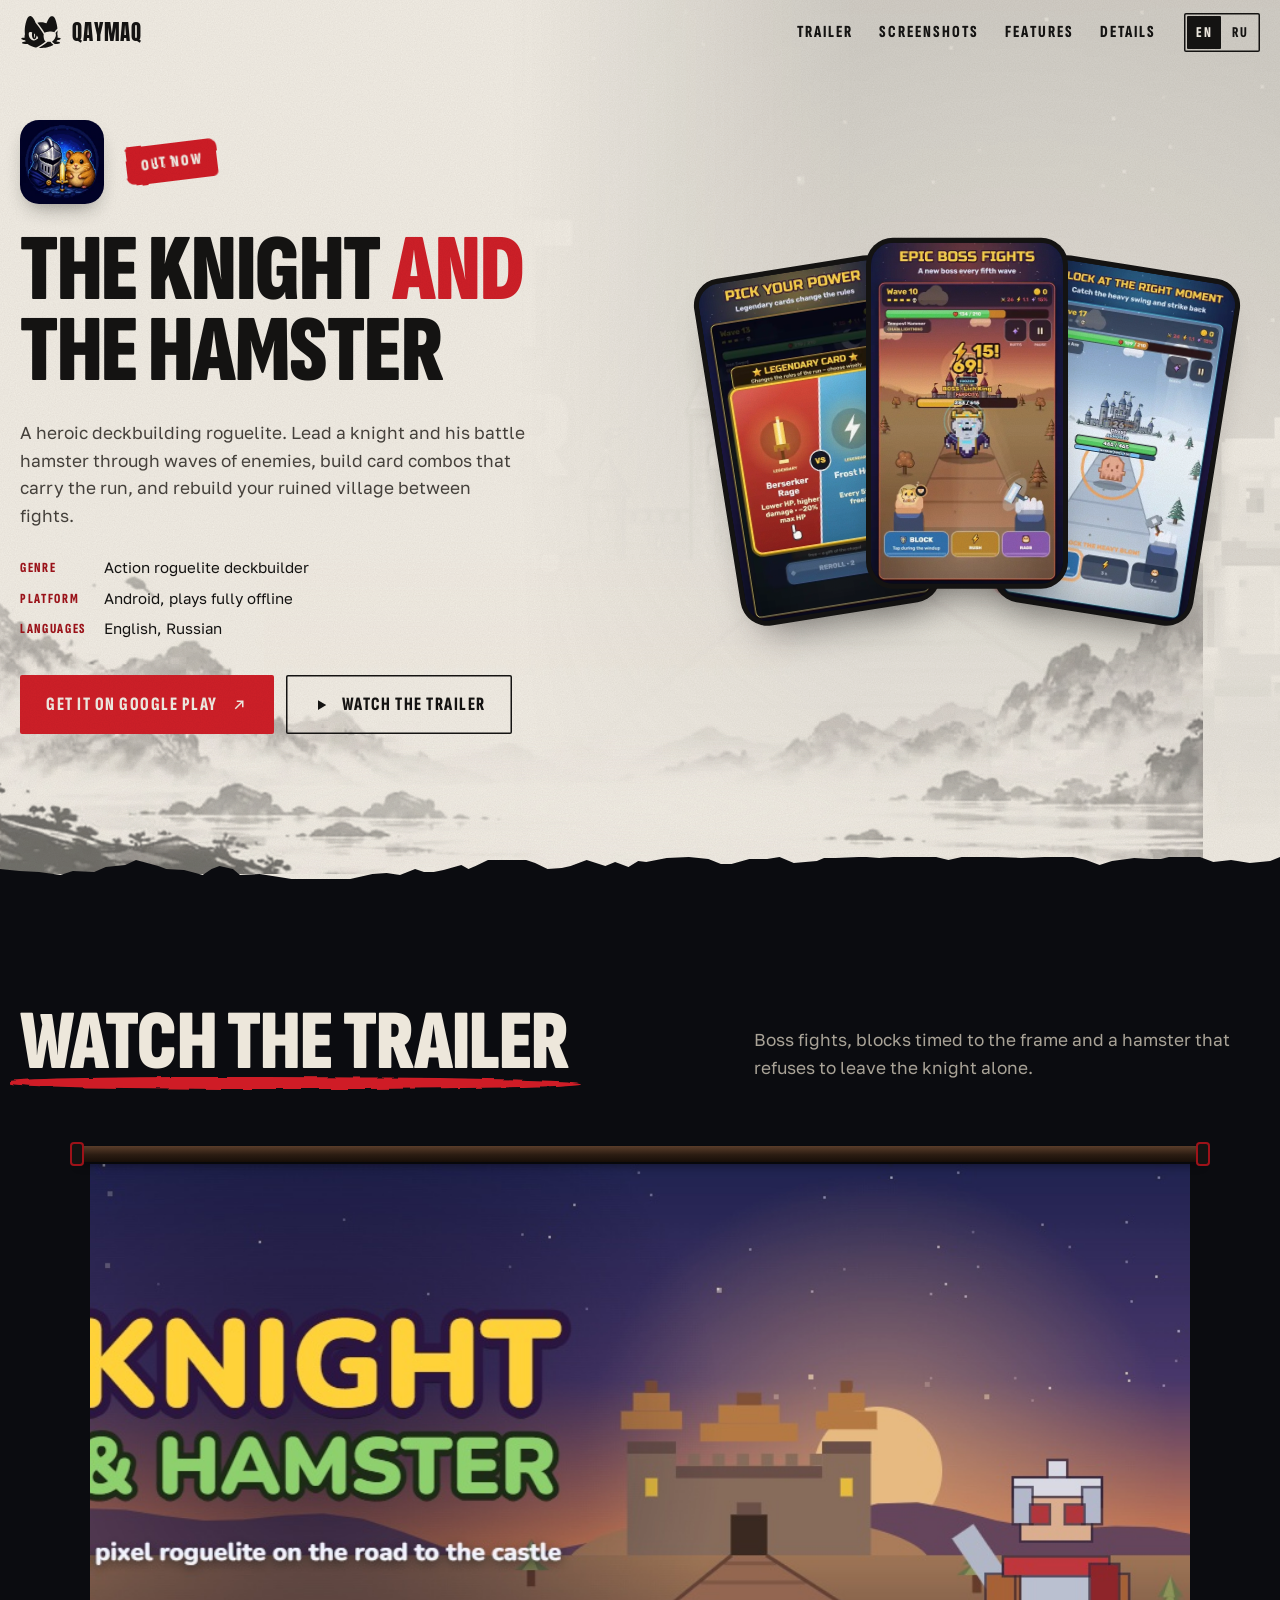
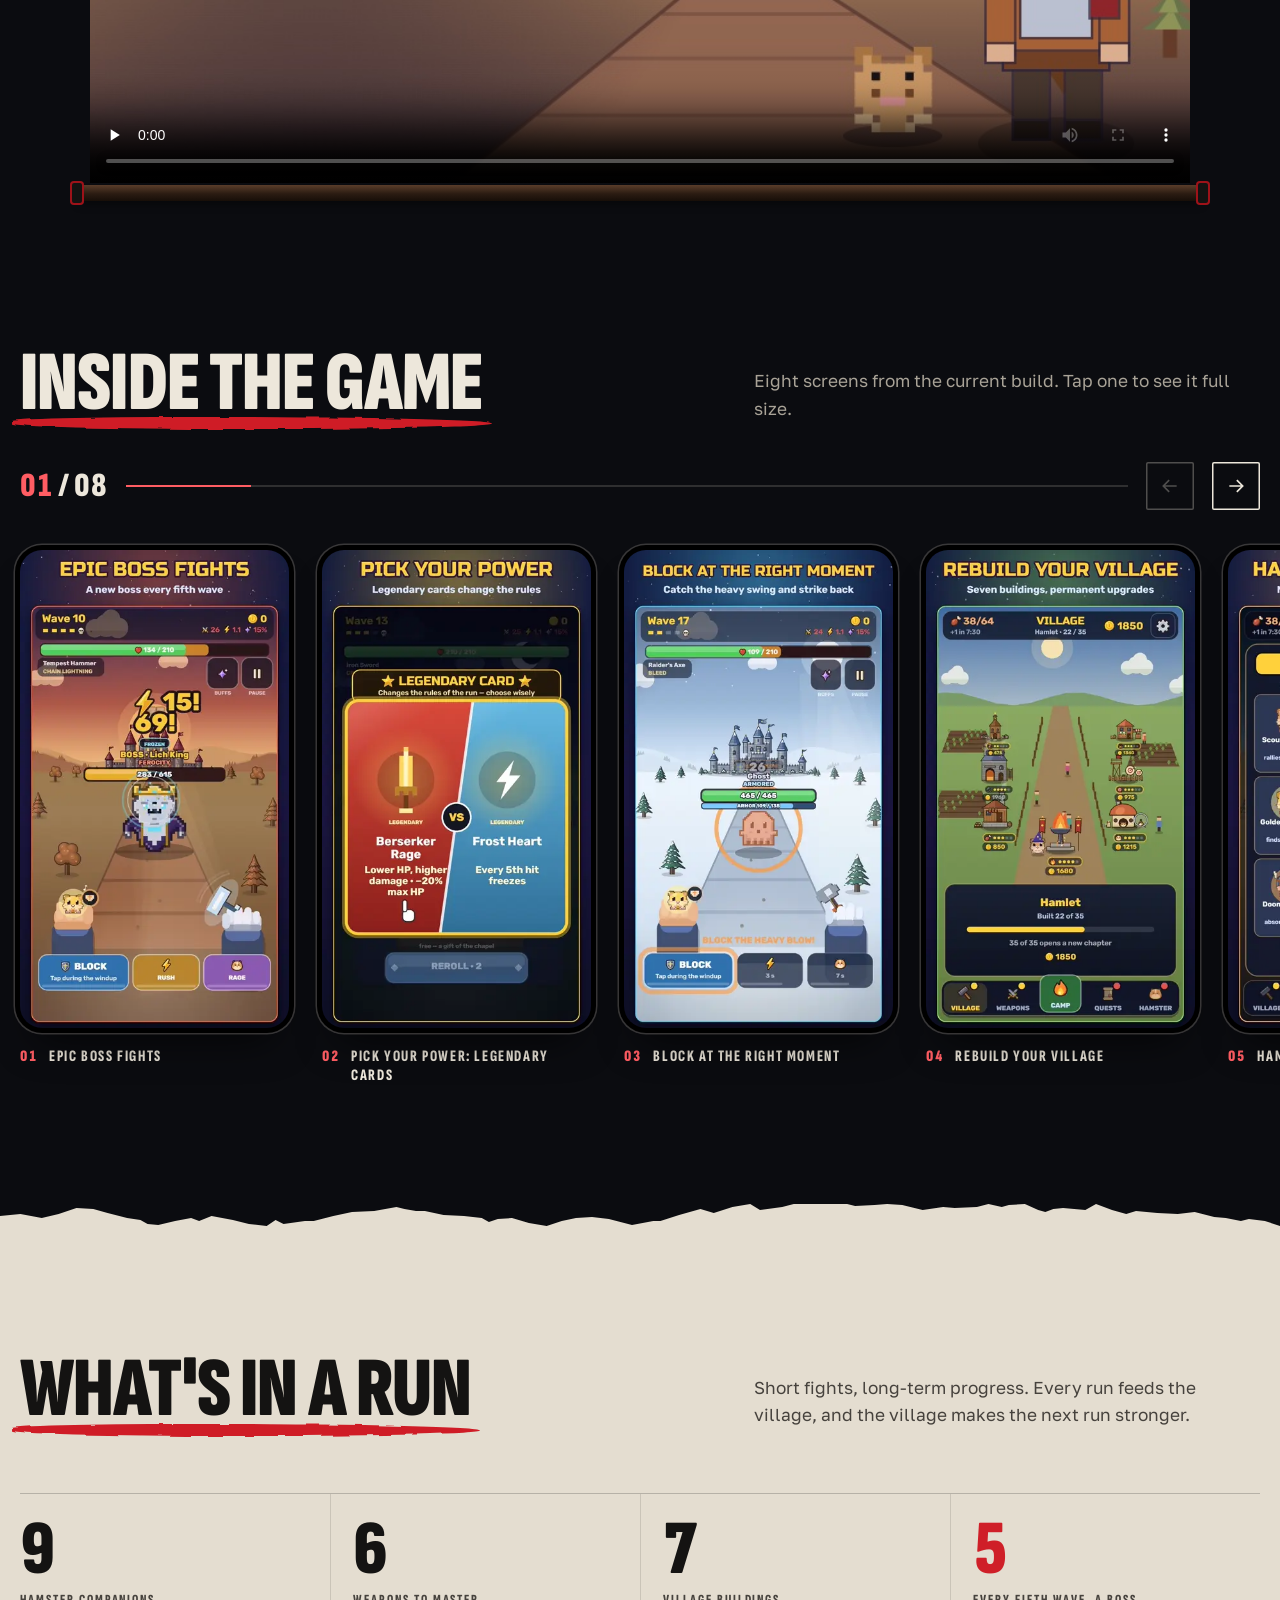
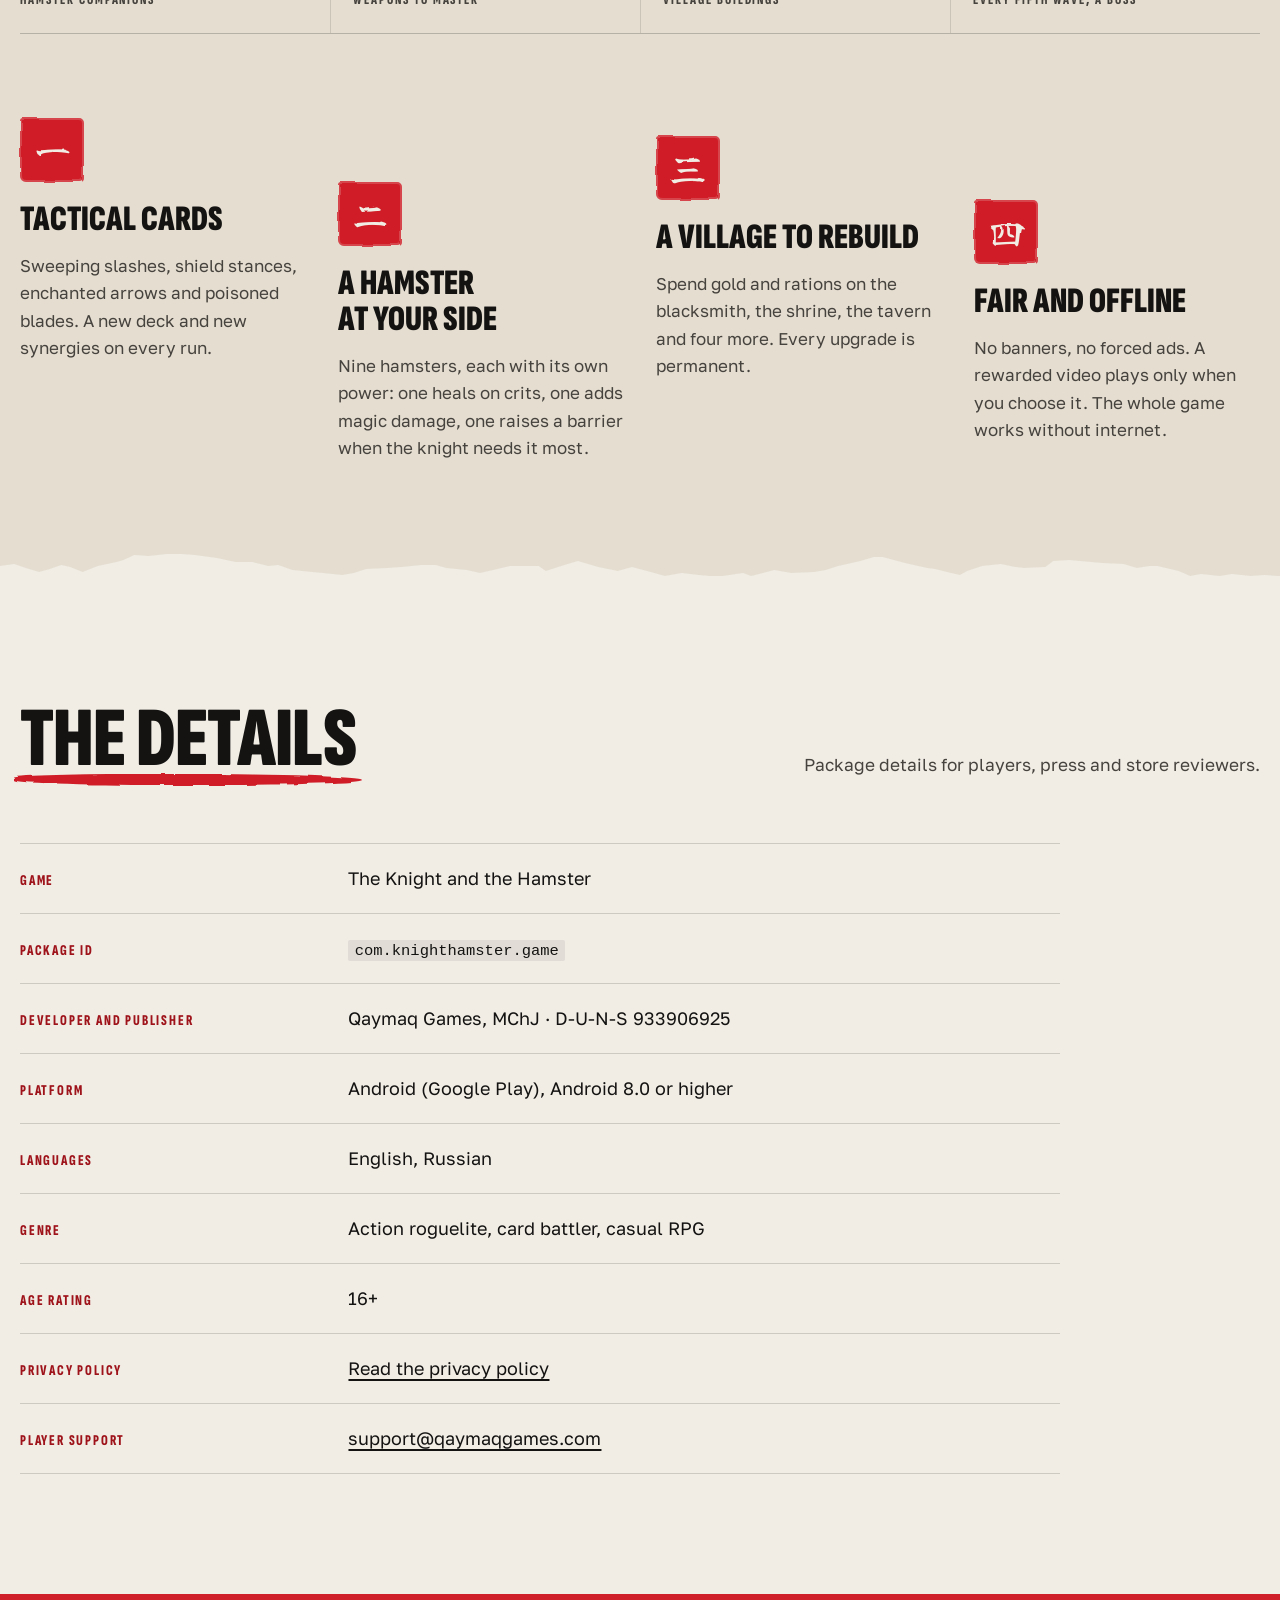
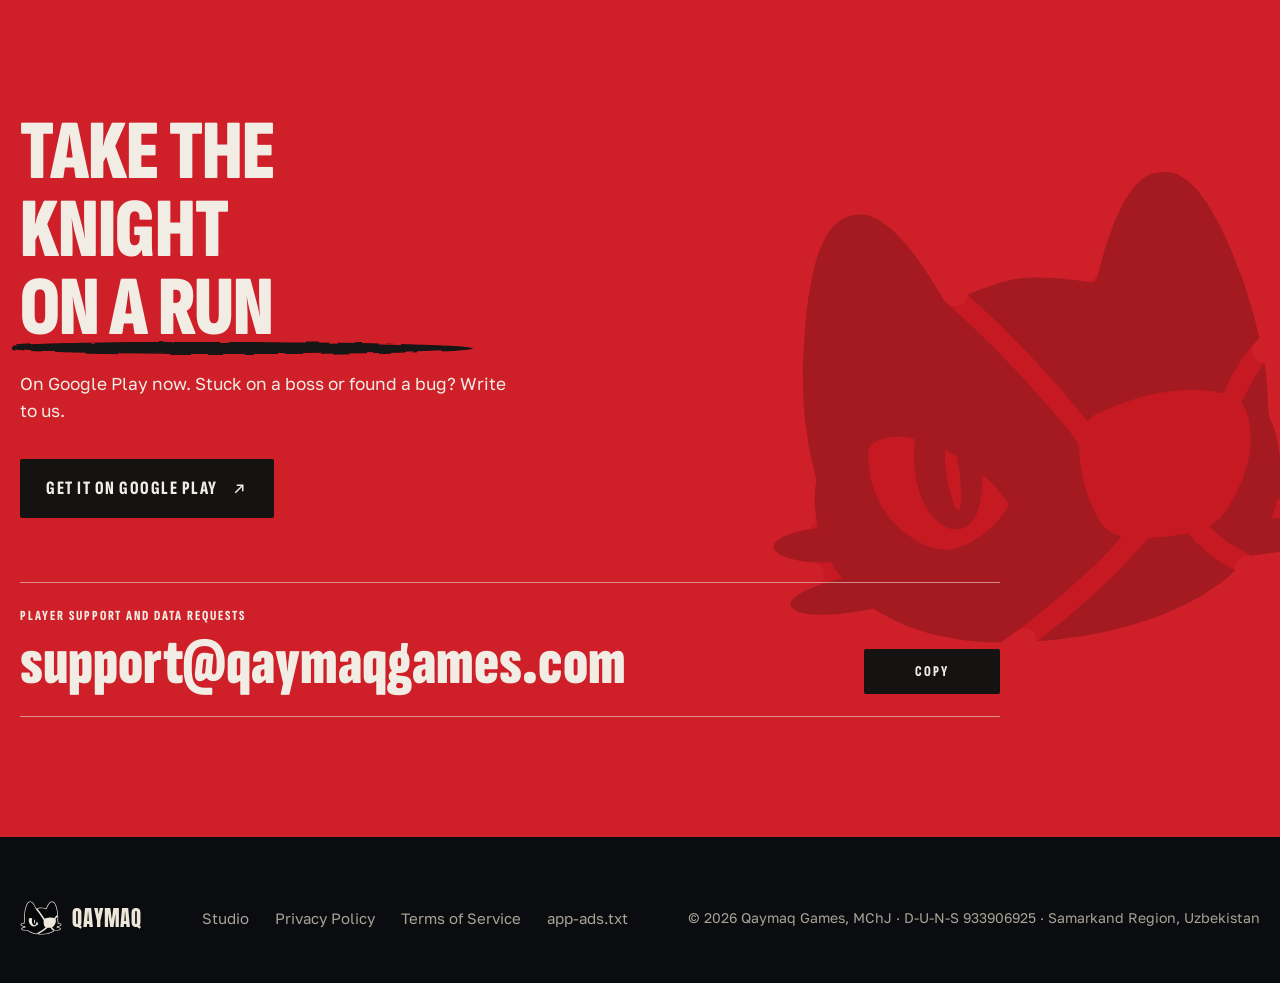
==== commit 5186333b: "feat(knight-hamster): move the game page to the sumi-e design - /knight-hamster rebuilt on css/site." ====
--- a/knight-hamster/index.html
+++ b/knight-hamster/index.html
@@ -2,663 +2,278 @@
 <html lang="en">
 <head>
   <meta charset="UTF-8">
-  <meta name="viewport" content="width=device-width, initial-scale=1.0">
-  <meta name="description" content="Official game page for The Knight and the Hamster by Qaymaq Games. Action roguelite deckbuilder featuring tactical card combat, a faithful hamster companion, and offline single-player mode on Android.">
-  <meta name="keywords" content="The Knight and the Hamster, Qaymaq Games, roguelite, deckbuilder, card game, android game, mobile indie game">
-  <title>The Knight and the Hamster — Action Roguelite Deckbuilder | Qaymaq Games</title>
-  
+  <meta name="viewport" content="width=device-width, initial-scale=1, viewport-fit=cover">
+  <title>The Knight and the Hamster: Action Roguelite Deckbuilder | Qaymaq Games</title>
+  <meta name="description" content="The Knight and the Hamster by Qaymaq Games: an action roguelite deckbuilder for Android with tactical card combat, a hamster companion, a village to rebuild and full offline play.">
+  <meta name="theme-color" content="#f1ede5">
   <link rel="icon" href="/favicon.svg" type="image/svg+xml">
-  <link rel="stylesheet" href="/style.css">
-
-  <!-- Open Graph / Facebook / Telegram -->
+  <link rel="icon" href="/favicon.ico" sizes="48x48">
+  <link rel="apple-touch-icon" href="/apple-touch-icon.png">
+  <link rel="manifest" href="/site.webmanifest">
+  <link rel="canonical" href="https://www.qaymaqgames.com/knight-hamster">
+
   <meta property="og:type" content="website">
+  <meta property="og:site_name" content="Qaymaq Games">
   <meta property="og:url" content="https://www.qaymaqgames.com/knight-hamster">
-  <meta property="og:title" content="The Knight and the Hamster — Action Roguelite Deckbuilder | Qaymaq Games">
-  <meta property="og:description" content="Embark on a perilous roguelite journey alongside your faithful combat hamster. Build an unstoppable deck of strikes, parry ferocious boss attacks, and rebuild the kingdom!">
+  <meta property="og:title" content="The Knight and the Hamster: Action Roguelite Deckbuilder | Qaymaq Games">
+  <meta property="og:description" content="A roguelite journey with your faithful combat hamster. Build a deck of strikes, parry boss attacks and rebuild the village. On Google Play, fully playable offline.">
   <meta property="og:image" content="https://www.qaymaqgames.com/assets/knight-hamster/feature-graphic-1024x500.jpg">
-
-  <!-- Twitter -->
   <meta name="twitter:card" content="summary_large_image">
-  <meta name="twitter:title" content="The Knight and the Hamster — Qaymaq Games">
-  <meta name="twitter:description" content="Heroic action roguelite deckbuilder on Android. Defeat epic bosses with your faithful hamster companion!">
+  <meta name="twitter:title" content="The Knight and the Hamster | Qaymaq Games">
+  <meta name="twitter:description" content="Action roguelite deckbuilder on Android. Defeat bosses with your faithful hamster companion.">
   <meta name="twitter:image" content="https://www.qaymaqgames.com/assets/knight-hamster/feature-graphic-1024x500.jpg">
 
-  <!-- Schema.org JSON-LD -->
   <script type="application/ld+json">
   {
     "@context": "https://schema.org",
     "@type": "VideoGame",
     "name": "The Knight and the Hamster",
     "alternateName": "Knight and Hamster",
-    "description": "Heroic action roguelite adventure featuring tactical deckbuilding and a combat hamster companion.",
+    "url": "https://www.qaymaqgames.com/knight-hamster",
+    "image": "https://www.qaymaqgames.com/assets/knight-hamster/feature-graphic-1024x500.jpg",
+    "description": "Action roguelite deckbuilder with tactical card combat, a hamster companion and a village to rebuild between runs.",
     "genre": ["Action", "Roguelite", "Card Battler"],
+    "gamePlatform": "Android",
     "operatingSystem": "Android 8.0+",
     "applicationCategory": "Game",
-    "author": {
-      "@type": "Organization",
-      "name": "Qaymaq Games, MChJ",
-      "url": "https://www.qaymaqgames.com/"
-    },
-    "publisher": {
-      "@type": "Organization",
-      "name": "Qaymaq Games, MChJ"
-    },
     "inLanguage": ["en", "ru"],
-    "playMode": "SinglePlayer"
+    "playMode": "SinglePlayer",
+    "installUrl": "https://play.google.com/store/apps/details?id=com.knighthamster.game",
+    "author": { "@type": "Organization", "name": "Qaymaq Games, MChJ", "url": "https://www.qaymaqgames.com/" },
+    "publisher": { "@type": "Organization", "name": "Qaymaq Games, MChJ" }
   }
   </script>
 
-  <style>
-    .game-page {
-      background: radial-gradient(circle at 50% 0%, rgba(255, 75, 69, 0.15), transparent 40rem),
-                  radial-gradient(circle at 90% 30%, rgba(0, 189, 242, 0.1), transparent 35rem),
-                  radial-gradient(circle at 10% 70%, rgba(255, 207, 55, 0.08), transparent 30rem),
-                  var(--bg);
-      color: var(--text);
-      min-height: 100vh;
-      display: flex;
-      flex-direction: column;
-    }
-
-    .top-bar {
-      display: flex;
-      align-items: center;
-      justify-content: space-between;
-      min-height: var(--header-height);
-      border-bottom: 1px solid var(--line);
-    }
-
-    .nav-actions {
-      display: flex;
-      align-items: center;
-      gap: 16px;
-    }
-
-    .nav-actions a {
-      color: var(--cream-dim);
-      font-size: 0.92rem;
-      text-decoration: none;
-      transition: color var(--transition);
-    }
-
-    .nav-actions a:hover {
-      color: var(--cream);
-    }
-
-    /* Hero Section */
-    .game-hero {
-      padding: 64px 0 48px;
-    }
-
-    .game-hero-grid {
-      display: grid;
-      grid-template-columns: 240px 1fr;
-      gap: 48px;
-      align-items: center;
-    }
-
-    .game-icon-box {
-      position: relative;
-      text-align: center;
-    }
-
-    .game-icon {
-      width: 220px;
-      height: 220px;
-      border-radius: 44px;
-      border: 3px solid rgba(255, 207, 55, 0.4);
-      box-shadow: 0 20px 50px rgba(255, 75, 69, 0.25), 0 0 0 1px rgba(255, 255, 255, 0.08);
-      object-fit: cover;
-      display: block;
-      margin: 0 auto;
-      transition: transform var(--transition);
-    }
-
-    .game-icon:hover {
-      transform: scale(1.03);
-    }
-
-    .hero-badge-row {
-      display: flex;
-      flex-wrap: wrap;
-      gap: 10px;
-      margin-bottom: 16px;
-    }
-
-    .badge-pill {
-      font-size: 0.82rem;
-      font-weight: 600;
-      padding: 4px 12px;
-      border-radius: 999px;
-      display: inline-flex;
-      align-items: center;
-      gap: 6px;
-    }
-
-    .badge-pill.yellow {
-      background: rgba(255, 207, 55, 0.12);
-      color: var(--yellow);
-      border: 1px solid rgba(255, 207, 55, 0.3);
-    }
-
-    .badge-pill.red {
-      background: rgba(255, 75, 69, 0.12);
-      color: var(--red);
-      border: 1px solid rgba(255, 75, 69, 0.3);
-    }
-
-    .badge-pill.cyan {
-      background: rgba(0, 189, 242, 0.12);
-      color: var(--cyan);
-      border: 1px solid rgba(0, 189, 242, 0.3);
-    }
-
-    .game-title {
-      font-size: 2.8rem;
-      line-height: 1.15;
-      margin: 0 0 8px;
-      color: var(--cream);
-      letter-spacing: -0.02em;
-    }
-
-    .game-subtitle {
-      font-size: 1.25rem;
-      color: var(--yellow);
-      font-weight: 700;
-      margin: 0 0 16px;
-      letter-spacing: 0.02em;
-    }
-
-    .game-lead {
-      font-size: 1.1rem;
-      line-height: 1.7;
-      color: var(--cream-dim);
-      margin-bottom: 28px;
-      max-width: 680px;
-    }
-
-    .hero-cta-group {
-      display: flex;
-      flex-wrap: wrap;
-      gap: 16px;
-      align-items: center;
-    }
-
-    .btn-playstore {
-      background: linear-gradient(135deg, #00875a, #00b074);
-      color: #fff;
-      font-weight: 700;
-      display: inline-flex;
-      align-items: center;
-      gap: 10px;
-      padding: 14px 28px;
-      border-radius: 12px;
-      text-decoration: none;
-      box-shadow: 0 10px 28px rgba(0, 176, 116, 0.35);
-      transition: transform var(--transition), box-shadow var(--transition);
-    }
-
-    .btn-playstore:hover {
-      transform: translateY(-2px);
-      box-shadow: 0 14px 34px rgba(0, 176, 116, 0.5);
-      color: #fff;
-    }
-
-    /* Video Trailer Section */
-    .video-section {
-      padding: 48px 0;
-    }
-
-    .video-wrapper {
-      max-width: 900px;
-      margin: 0 auto;
-      border-radius: 20px;
-      overflow: hidden;
-      border: 1px solid var(--line);
-      box-shadow: 0 24px 60px rgba(0, 0, 0, 0.6);
-      background: #000;
-    }
-
-    .video-wrapper video {
-      width: 100%;
-      height: auto;
-      display: block;
-      aspect-ratio: 16 / 9;
-      background: #000;
-    }
-
-    /* Screenshots Section */
-    .screenshots-section {
-      padding: 56px 0;
-    }
-
-    .screenshot-viewer {
-      max-width: 960px;
-      margin: 0 auto;
-    }
-
-    .main-screen-frame {
-      border-radius: 20px;
-      overflow: hidden;
-      border: 2px solid rgba(233, 224, 189, 0.15);
-      box-shadow: 0 20px 50px rgba(0, 0, 0, 0.6);
-      margin-bottom: 20px;
-      background: #14110f;
-      aspect-ratio: 16 / 9;
-      display: flex;
-      align-items: center;
-      justify-content: center;
-    }
-
-    .main-screen-img {
-      width: 100%;
-      height: 100%;
-      object-fit: contain;
-      display: block;
-      transition: opacity 0.25s ease;
-    }
-
-    .screen-caption {
-      text-align: center;
-      font-size: 1.15rem;
-      font-weight: 600;
-      color: var(--yellow);
-      margin-bottom: 16px;
-      min-height: 28px;
-    }
-
-    .thumbs-strip {
-      display: flex;
-      gap: 12px;
-      overflow-x: auto;
-      padding-bottom: 12px;
-      scroll-snap-type: x mandatory;
-      scrollbar-width: thin;
-    }
-
-    .thumb-btn {
-      flex: 0 0 130px;
-      scroll-snap-align: start;
-      border: 2px solid var(--line);
-      border-radius: 12px;
-      overflow: hidden;
-      background: var(--panel);
-      padding: 0;
-      cursor: pointer;
-      transition: border-color var(--transition), transform var(--transition);
-    }
-
-    .thumb-btn:hover {
-      border-color: var(--cyan);
-      transform: translateY(-2px);
-    }
-
-    .thumb-btn.active {
-      border-color: var(--yellow);
-      box-shadow: 0 0 16px rgba(255, 207, 55, 0.4);
-    }
-
-    .thumb-btn img {
-      width: 100%;
-      aspect-ratio: 16 / 9;
-      object-fit: cover;
-      display: block;
-    }
-
-    /* Features Grid */
-    .features-section {
-      padding: 56px 0;
-    }
-
-    .features-grid {
-      display: grid;
-      grid-template-columns: repeat(auto-fit, minmax(280px, 1fr));
-      gap: 24px;
-      margin-top: 32px;
-    }
-
-    .feature-card {
-      background: rgba(23, 20, 17, 0.85);
-      border: 1px solid var(--line);
-      border-radius: 16px;
-      padding: 28px 24px;
-      box-shadow: 0 12px 32px rgba(0, 0, 0, 0.35);
-      transition: transform var(--transition), border-color var(--transition);
-    }
-
-    .feature-card:hover {
-      transform: translateY(-4px);
-      border-color: rgba(255, 207, 55, 0.4);
-    }
-
-    .feature-card .card-icon {
-      font-size: 2rem;
-      margin-bottom: 16px;
-      display: inline-block;
-    }
-
-    .feature-card h3 {
-      font-size: 1.3rem;
-      margin: 0 0 10px;
-      color: var(--cream);
-    }
-
-    .feature-card p {
-      font-size: 0.98rem;
-      line-height: 1.65;
-      color: var(--cream-dim);
-      margin: 0;
-    }
-
-    /* Specs & Meta */
-    .specs-section {
-      padding: 56px 0 80px;
-    }
-
-    .specs-box {
-      max-width: 860px;
-      margin: 0 auto;
-      background: rgba(23, 20, 17, 0.85);
-      border: 1px solid var(--line);
-      border-radius: 18px;
-      padding: 36px 32px;
-    }
-
-    .specs-table {
-      width: 100%;
-      border-collapse: collapse;
-      margin-top: 20px;
-    }
-
-    .specs-table th, .specs-table td {
-      padding: 12px 14px;
-      border-bottom: 1px solid rgba(233, 224, 189, 0.1);
-      text-align: left;
-      font-size: 0.95rem;
-    }
-
-    .specs-table th {
-      color: var(--cream-dim);
-      font-weight: 600;
-      width: 32%;
-    }
-
-    .specs-table td {
-      color: var(--cream);
-    }
-
-    @media (max-width: 768px) {
-      .game-hero-grid {
-        grid-template-columns: 1fr;
-        text-align: center;
-        gap: 32px;
-      }
-      .game-title {
-        font-size: 2.2rem;
-      }
-      .hero-badge-row {
-        justify-content: center;
-      }
-      .hero-cta-group {
-        justify-content: center;
-      }
-      .game-lead {
-        margin-left: auto;
-        margin-right: auto;
-      }
-      .specs-box {
-        padding: 24px 18px;
-      }
-      .specs-table th, .specs-table td {
-        padding: 10px 8px;
-        font-size: 0.88rem;
-      }
-    }
-  </style>
+  <script>
+    (function () {
+      var l; try { l = localStorage.getItem("qg-lang"); } catch (e) {}
+      if (l !== "en" && l !== "ru") l = (navigator.language || "").toLowerCase().indexOf("ru") === 0 ? "ru" : "en";
+      document.documentElement.setAttribute("data-lang", l); document.documentElement.lang = l;
+    })();
+  </script>
+  <link rel="preconnect" href="https://fonts.googleapis.com">
+  <link rel="preconnect" href="https://fonts.gstatic.com" crossorigin>
+  <link rel="stylesheet" href="https://fonts.googleapis.com/css2?family=Anton&family=Golos+Text:wght@400;500;600&family=Sofia+Sans+Extra+Condensed:wght@700;800;900&display=swap">
+  <link rel="stylesheet" href="https://fonts.googleapis.com/css2?family=Yuji+Boku&text=%E7%8C%AB%E5%B0%81%E4%B8%80%E4%BA%8C%E4%B8%89%E5%9B%9B%E5%A2%A8%E5%87%BA%E9%8D%9B&display=swap">
+  <link rel="stylesheet" href="/css/site.css">
+  <link rel="stylesheet" href="/css/page.css">
 </head>
-<body class="game-page">
-
-  <!-- Header -->
-  <header class="site-header">
-    <div class="container top-bar">
-      <a class="brand" href="/" aria-label="Qaymaq Games home">
-        <span class="brand-mark">QG</span>
-        <span class="brand-name">Qaymaq Games</span>
-      </a>
-      <nav class="nav-actions" aria-label="Game page navigation">
-        <a href="#features">Features</a>
-        <a href="#trailer">Trailer</a>
-        <a href="#screenshots">Screenshots</a>
-        <a href="#specs">Specifications</a>
-        <a href="/knight-hamster/privacy-policy" style="color: var(--yellow);">Privacy Policy</a>
-      </nav>
-    </div>
-  </header>
-
-  <main>
-    <!-- Hero Section -->
-    <section class="game-hero">
-      <div class="container">
-        <div class="game-hero-grid">
-          <div class="game-icon-box">
-            <img class="game-icon" src="/assets/knight-hamster/icon-512.png" alt="The Knight and the Hamster game icon" width="220" height="220">
-          </div>
-          <div>
-            <div class="hero-badge-row">
-              <span class="badge-pill yellow">⭐ Google Play Store</span>
-              <span class="badge-pill red">🎮 Action Roguelite Deckbuilder</span>
-              <span class="badge-pill cyan">📶 100% Offline Playable</span>
-            </div>
-            <h1 class="game-title">The Knight and the Hamster</h1>
-            <p class="game-subtitle">Roguelite Action & Deckbuilding Adventure</p>
-            <p class="game-lead">
-              A heroic deckbuilding roguelite with fast-paced tactical combat and village meta-progression. 
-              Take command of a valiant knight and his faithful battle hamster companion: slay menacing bosses, 
-              forge unstoppable card synergies, and rebuild your fallen home kingdom!
-            </p>
-            <div class="hero-cta-group">
-              <a class="btn-playstore" href="https://play.google.com/store/apps/details?id=com.knighthamster.game" target="_blank" rel="noopener noreferrer">
-                <svg width="22" height="22" viewBox="0 0 24 24" fill="currentColor">
-                  <path d="M3.6 1.8c-.4.4-.6 1-.6 1.7v17c0 .7.2 1.3.6 1.7l.1.1 9.6-9.6v-.2L3.7 1.7l-.1.1zM17.1 11.2l-3.3-3.3V7.7l3.3-3.3.1.1 3.9 2.2c1.1.6 1.1 1.7 0 2.3l-3.9 2.2h-.1zM13.3 12.5L3.7 22.1c.3.3.9.4 1.5.1l11.9-6.8-3.8-2.9zM13.3 11.5L17.1 7.7 5.2.9C4.6.6 4 .7 3.7 1l9.6 10.5z"/>
-                </svg>
-                Google Play (Android)
-              </a>
-              <a class="btn btn-light" href="#trailer">Watch Trailer</a>
-              <a class="btn btn-secondary" href="/knight-hamster/privacy-policy">Privacy Policy</a>
-            </div>
-          </div>
+<body data-title-ru="The Knight and the Hamster: экшен-рогалик с колодой карт | Qaymaq Games" data-desc-ru="The Knight and the Hamster от Qaymaq Games: экшен-рогалик с колодой карт для Android. Тактические бои картами, хомяк-напарник, деревня, которую вы отстраиваете, и полная игра без интернета.">
+<svg width="0" height="0" style="position:absolute" aria-hidden="true">
+  <defs>
+    <filter id="rough" x="-10%" y="-10%" width="120%" height="120%">
+      <feTurbulence type="fractalNoise" baseFrequency=".045" numOctaves="2" seed="7" result="t"/>
+      <feDisplacementMap in="SourceGraphic" in2="t" scale="4"/>
+    </filter>
+    <filter id="inkedge" x="-20%" y="-20%" width="140%" height="140%">
+      <feTurbulence type="fractalNoise" baseFrequency=".03 .06" numOctaves="3" seed="3" result="t"/>
+      <feDisplacementMap in="SourceGraphic" in2="t" scale="14"/>
+    </filter>
+    <symbol id="qg" viewBox="76 58 368 300">
+      <path fill="var(--qg-base, #f1ede5)" style="stroke: var(--qg-base, #f1ede5); stroke-width: var(--qg-rim, 0px); stroke-linejoin: round" d="M146.8 76.8 140.8 85.5 133.2 102.5 126.8 123.8 120.8 150.5 116.5 188.5 116.5 207.8 118.2 228.5 115.5 240.0 114.5 253.0 109.8 258.0 93.0 260.5 88.2 262.8 86.0 265.5 86.5 268.5 89.2 271.5 98.0 276.0 111.5 280.0 115.0 285.2 114.2 290.2 111.5 293.2 98.0 297.5 92.0 301.2 91.5 304.2 94.0 307.5 100.5 310.5 112.0 312.8 141.8 313.2 157.8 324.5 172.2 332.2 190.2 339.0 203.5 342.5 218.5 345.0 230.2 338.8 233.2 338.2 237.5 339.5 239.8 341.8 240.8 347.5 268.5 348.2 298.8 346.0 324.8 341.0 342.0 335.5 359.2 327.5 369.2 321.2 370.2 316.8 374.5 313.0 408.0 312.8 420.2 310.2 427.8 305.8 428.5 302.2 427.2 300.5 420.8 297.0 408.5 293.2 405.0 288.0 405.8 283.0 408.5 280.0 428.5 273.0 433.0 269.2 434.0 265.5 432.8 263.5 427.8 260.8 412.2 258.0 407.5 253.0 406.5 239.2 404.0 229.2 405.8 195.0 402.2 194.0 398.8 188.8 399.5 184.0 404.8 179.2 400.0 143.5 393.5 117.0 386.2 95.8 379.2 82.0 371.2 72.8 364.0 68.8 354.0 67.8 348.0 69.5 341.5 73.8 334.2 81.2 328.0 90.0 318.0 108.2 310.8 124.8 306.2 128.8 301.5 129.0 274.0 122.5 257.0 121.5 229.0 126.5 224.8 132.0 220.5 133.2 216.2 132.0 213.5 129.2 197.0 94.8 189.2 83.0 180.0 73.2 172.2 68.8 163.5 67.8 153.8 70.8Z"/>
+      <path fill="currentColor" fill-rule="evenodd" d="M369.5 320.8 361.8 314.8 353.2 306.5 347.5 299.5 343.8 293.8 331.5 294.0 318.8 293.2 300.0 308.8 284.0 320.5 260.5 336.0 240.8 347.5 253.8 348.2 268.5 348.2 280.5 347.8 298.8 346.0 317.5 342.8 331.0 339.2 345.8 334.0 359.2 327.5 364.8 324.2Z M405.8 195.0 402.0 198.8 396.8 205.0 388.2 217.0 388.2 218.0 390.0 221.8 391.2 228.5 391.0 239.5 389.5 247.0 387.5 253.2 382.2 264.8 375.8 275.0 368.8 283.5 363.5 288.2 357.5 291.2 362.2 297.5 368.2 303.5 380.5 313.2 402.0 313.2 413.0 312.0 422.2 309.5 426.0 307.5 427.8 305.8 428.5 304.2 428.5 302.2 427.2 300.5 420.8 297.0 410.5 294.0 396.5 291.8 400.2 284.8 402.0 280.5 412.8 278.8 423.2 275.5 428.5 273.0 431.0 271.2 433.0 269.2 434.0 267.0 434.0 265.5 432.8 263.5 431.0 262.2 427.0 260.5 418.2 258.8 407.0 258.2 407.0 243.0 405.8 235.2 404.0 229.2 404.0 224.5 405.5 210.0Z M368.0 70.5 364.8 69.0 360.8 68.0 352.5 68.0 348.0 69.5 345.2 71.0 339.5 75.5 333.2 82.5 325.2 94.5 318.0 108.2 309.5 127.8 307.8 130.2 306.5 130.5 297.0 127.5 284.8 124.5 274.0 122.5 265.0 121.5 257.0 121.5 249.8 122.2 236.2 124.8 228.0 127.0 244.2 147.0 261.5 170.2 277.2 193.2 291.0 215.5 296.0 212.5 309.8 208.5 323.8 205.8 335.8 204.5 350.8 204.5 358.2 205.2 366.5 206.8 371.2 208.0 376.5 210.0 377.8 210.0 384.5 200.0 390.8 192.2 399.2 183.5 404.8 179.2 403.2 163.2 400.0 143.5 394.8 121.5 390.0 105.8 384.5 91.8 379.2 82.0 374.2 75.5Z M160.2 68.2 156.2 69.5 150.2 73.2 145.8 78.0 140.8 85.5 137.2 92.5 133.2 102.5 129.2 114.8 124.8 131.8 119.5 158.0 117.0 179.8 116.5 188.5 116.5 207.8 118.2 228.5 116.5 234.8 115.0 244.0 115.0 258.5 104.2 258.5 95.8 259.8 92.2 260.8 89.0 262.2 87.0 263.8 86.0 265.5 86.0 267.2 87.0 269.2 89.2 271.5 95.5 275.0 102.5 277.5 108.2 279.0 120.2 280.8 122.0 285.0 125.5 291.5 124.8 292.0 119.5 292.2 110.5 293.8 101.2 296.2 98.0 297.5 93.0 300.2 91.5 302.0 91.5 304.2 92.2 305.8 96.0 308.8 100.5 310.5 107.0 312.0 120.5 313.5 135.8 313.5 142.5 312.8 148.5 318.0 157.8 324.5 163.8 328.0 177.5 334.5 195.5 340.5 210.8 344.0 218.5 345.0 239.0 334.0 261.5 320.2 283.8 305.0 294.0 297.2 302.2 290.2 296.5 286.8 292.8 283.0 290.8 280.0 288.8 275.5 285.5 264.8 283.8 254.8 283.0 245.5 283.0 237.5 283.8 230.2 283.5 228.5 279.5 221.0 269.5 204.8 254.8 182.8 241.2 164.0 227.2 145.8 213.2 129.0 205.8 111.8 199.2 98.8 194.8 91.0 187.2 80.5 180.0 73.2 173.5 69.2 167.8 67.8 163.5 67.8ZM153.8 213.8 155.0 212.0 157.2 210.2 164.2 208.5 170.8 208.5 178.5 210.0 182.8 211.8 181.2 218.0 180.0 227.8 180.0 237.5 181.2 246.5 183.5 254.2 186.5 260.5 189.8 265.0 194.8 269.2 197.2 270.5 200.0 271.2 204.8 271.2 208.5 269.8 212.5 266.2 214.8 263.0 217.5 257.2 220.0 248.8 221.5 239.8 223.8 242.0 228.5 248.5 235.5 260.2 234.0 262.5 227.8 268.8 222.8 272.8 215.8 277.2 206.8 281.2 198.8 283.0 193.0 283.0 186.8 281.5 180.2 278.5 174.0 274.2 166.8 267.2 160.2 258.2 156.0 249.5 153.5 241.5 152.0 231.8 152.2 219.5 153.0 215.5Z"/>
+      <path fill="var(--qg-base, #f1ede5)" d="M201.0 221.5 207.2 226.2 207.5 236.2 206.8 249.8 205.8 256.0 203.8 259.5 202.2 258.2 201.5 256.5 199.5 243.5 199.2 230.5 199.8 225.0Z"/>
+    </symbol>
+  </defs>
+</svg>
+<div class="grain" aria-hidden="true"></div>
+
+<header class="site-header" data-tone="paper">
+  <nav class="nav wrap" aria-label="Primary">
+    <a class="brand" href="/" data-home aria-label="Qaymaq Games, home" data-label-ru="Qaymaq Games, на главную">
+      <svg aria-hidden="true"><use href="#qg"/></svg>
+      <span class="brand-word">QAYMAQ</span>
+    </a>
+    <ul class="nav-links">
+      <li><a href="#trailer"><span lang="en">Trailer</span><span lang="ru">Трейлер</span></a></li>
+      <li><a href="#screenshots"><span lang="en">Screenshots</span><span lang="ru">Скриншоты</span></a></li>
+      <li><a href="#features"><span lang="en">Features</span><span lang="ru">Об игре</span></a></li>
+      <li><a href="#details"><span lang="en">Details</span><span lang="ru">Детали</span></a></li>
+    </ul>
+    <div class="lang" role="group" aria-label="Language">
+      <button type="button" data-lang="en" aria-pressed="true"><span>EN</span></button>
+      <button type="button" data-lang="ru" aria-pressed="false"><span>RU</span></button>
+    </div>
+    <button class="menu-btn" type="button" aria-expanded="false" aria-label="Menu" data-label-ru="Меню"><span></span><span></span></button>
+  </nav>
+</header>
+
+<main id="top">
+  <section class="kh-hero" data-tone="paper" aria-labelledby="kh-title">
+    <div class="kh-bg" aria-hidden="true"></div>
+    <img class="layer plate l-range" src="/assets/site/range.webp" alt="" aria-hidden="true">
+    <div class="mist m2" aria-hidden="true"></div>
+    <div class="wrap kh-hero-grid">
+      <div>
+        <div class="kh-id">
+          <img class="kh-icon" src="/assets/site/kh_icon.webp" alt="The Knight and the Hamster app icon" data-alt-ru="Иконка игры The Knight and the Hamster" width="84" height="84">
+          <span class="stamp stamp--on"><span lang="en">Out now</span><span lang="ru">Вышла</span></span>
         </div>
-      </div>
-    </section>
-
-    <!-- Trailer Section -->
-    <section class="video-section section" id="trailer">
-      <div class="container">
-        <div class="section-kicker reveal" style="text-align: center; margin-bottom: 24px;">
-          <p class="eyebrow">Gameplay Trailer</p>
-          <h2>Boss Combat & Dynamic Battle Flow</h2>
+        <h1 id="kh-title" class="kh-title">The Knight <span class="amp">and</span> the Hamster</h1>
+        <p class="lead" lang="en">A heroic deckbuilding roguelite. Lead a knight and his battle hamster through waves of enemies, build card combos that carry the run, and rebuild your ruined village between fights.</p>
+        <p class="lead" lang="ru">Героический рогалик с колодой карт. Ведите рыцаря и его боевого хомяка сквозь волны врагов, собирайте комбо, которые вытянут забег, и отстраивайте разрушенную деревню между боями.</p>
+        <dl class="meta">
+          <dt><span lang="en">Genre</span><span lang="ru">Жанр</span></dt><dd><span lang="en">Action roguelite deckbuilder</span><span lang="ru">Экшен-рогалик с колодой карт</span></dd>
+          <dt><span lang="en">Platform</span><span lang="ru">Платформа</span></dt><dd><span lang="en">Android, plays fully offline</span><span lang="ru">Android, играется полностью без интернета</span></dd>
+          <dt><span lang="en">Languages</span><span lang="ru">Языки</span></dt><dd><span lang="en">English, Russian</span><span lang="ru">Английский, русский</span></dd>
+        </dl>
+        <div class="actions">
+          <a class="btn btn--shu" href="https://play.google.com/store/apps/details?id=com.knighthamster.game" target="_blank" rel="noopener noreferrer"><span lang="en">Get it on Google Play</span><span lang="ru">Скачать в Google Play</span><svg viewBox="0 0 24 24" fill="none" stroke="currentColor" stroke-width="2" aria-hidden="true"><path d="M7 17L17 7M9 7h8v8"/></svg></a>
+          <a class="btn btn--ghost" href="#trailer"><svg viewBox="0 0 24 24" aria-hidden="true"><path d="M8 5.5v13l11-6.5z" fill="currentColor"/></svg><span lang="en">Watch the trailer</span><span lang="ru">Смотреть трейлер</span></a>
         </div>
-        <div class="video-wrapper">
-          <video controls playsinline preload="metadata" poster="/assets/knight-hamster/feature-graphic-1024x500.jpg">
-            <source src="/assets/knight-hamster/trailer.mp4" type="video/mp4">
-            Your browser does not support HTML5 video.
-          </video>
+      </div>
+      <div class="phones" aria-hidden="true">
+        <div class="phone"><img src="/assets/site/kh2_en_02.webp" data-ru="/assets/site/kh2_ru_02.webp" alt=""></div>
+        <div class="phone"><img src="/assets/site/kh2_en_01.webp" data-ru="/assets/site/kh2_ru_01.webp" alt=""></div>
+        <div class="phone"><img src="/assets/site/kh2_en_03.webp" data-ru="/assets/site/kh2_ru_03.webp" alt=""></div>
+      </div>
+    </div>
+    <svg class="tear bottom" viewBox="0 0 1440 34" preserveAspectRatio="none" aria-hidden="true"><path fill="var(--night)" d="M0 34V18L22 20L44 21L68 24L82 20L106 21L119 16L141 14L153 9L178 15L187 18L207 19L220 22L228 24L238 18L247 15L262 18L270 24L292 23L314 26L328 28L343 28L360 28L368 28L378 28L394 28L419 23L435 22L450 24L467 18L477 21L488 21L499 19L519 14L527 18L535 15L549 9L572 9L592 9L602 12L616 18L632 17L642 15L660 9L681 15L692 11L707 16L718 10L727 11L750 7L775 6L797 8L811 13L823 13L843 8L863 8L877 6L893 12L919 10L927 7L940 7L966 6L975 6L989 7L1005 6L1023 6L1043 6L1053 6L1067 9L1082 6L1101 6L1123 6L1149 7L1175 6L1195 6L1207 6L1222 9L1237 14L1251 10L1276 7L1296 8L1306 8L1315 6L1326 6L1350 6L1365 11L1385 9L1406 12L1429 10L1440 6V34Z"/></svg>
+  </section>
+
+  <section class="band band--night" id="trailer" data-tone="night" aria-labelledby="trailer-title">
+    <div class="wrap">
+      <div class="sec-head">
+        <h2 id="trailer-title" class="display h2"><span class="brush-u"><span lang="en">Watch the trailer</span><span lang="ru">Трейлер</span></span></h2>
+        <p class="lead" lang="en">Boss fights, blocks timed to the frame and a hamster that refuses to leave the knight alone.</p>
+        <p class="lead" lang="ru">Бои с боссами, блоки точно в момент удара и хомяк, который ни на шаг не отходит от рыцаря.</p>
+      </div>
+      <div class="screen">
+        <i class="rod top" aria-hidden="true"></i><i class="rod bot" aria-hidden="true"></i>
+        <video id="trailerVideo" controls playsinline preload="none" poster="/assets/knight-hamster/feature-graphic-1024x500.jpg" aria-label="The Knight and the Hamster gameplay trailer" data-label-ru="Геймплейный трейлер The Knight and the Hamster">
+          <source src="/assets/knight-hamster/trailer.mp4" type="video/mp4">
+        </video>
+      </div>
+    </div>
+  </section>
+
+  <section class="band band--night" id="screenshots" data-tone="night" aria-labelledby="shots-title" style="padding-top: 24px">
+    <div class="wrap">
+      <div class="sec-head" style="margin-bottom: 40px">
+        <h2 id="shots-title" class="display h2"><span class="brush-u"><span lang="en">Inside the game</span><span lang="ru">Внутри игры</span></span></h2>
+        <p class="lead" lang="en">Eight screens from the current build. Tap one to see it full size.</p>
+        <p class="lead" lang="ru">Восемь экранов из текущей версии. Нажмите, чтобы открыть в полный размер.</p>
+      </div>
+      <div class="shots-bar">
+        <span class="shots-count" aria-hidden="true"><b id="shotsCur">01</b> / 08</span>
+        <span class="shots-track" aria-hidden="true"><i id="shotsBar"></i></span>
+        <button class="arrow" id="shotsPrev" type="button" aria-label="Previous screenshots" data-label-ru="Предыдущие скриншоты"><svg viewBox="0 0 24 24" fill="none" stroke="currentColor" stroke-width="2" aria-hidden="true"><path d="M20 12H4M11 5l-7 7 7 7"/></svg></button>
+        <button class="arrow" id="shotsNext" type="button" aria-label="Next screenshots" data-label-ru="Следующие скриншоты"><svg viewBox="0 0 24 24" fill="none" stroke="currentColor" stroke-width="2" aria-hidden="true"><path d="M4 12h16M13 5l7 7-7 7"/></svg></button>
+      </div>
+    </div>
+    <ul class="shots" id="shots">
+      <li class="shot"><button type="button"><span class="dev"><img src="/assets/site/kh2_en_01.webp" data-ru="/assets/site/kh2_ru_01.webp" alt="Epic boss fights" data-alt-ru="Эпичные бои с боссами" width="420" height="747" loading="lazy"></span><span class="cap"><span class="n">01</span><span lang="en">Epic boss fights</span><span lang="ru">Эпичные бои с боссами</span></span></button></li>
+      <li class="shot"><button type="button"><span class="dev"><img src="/assets/site/kh2_en_02.webp" data-ru="/assets/site/kh2_ru_02.webp" alt="Pick your power: legendary cards" data-alt-ru="Выберите силу: легендарные карты" width="420" height="747" loading="lazy"></span><span class="cap"><span class="n">02</span><span lang="en">Pick your power: legendary cards</span><span lang="ru">Выберите силу: легендарные карты</span></span></button></li>
+      <li class="shot"><button type="button"><span class="dev"><img src="/assets/site/kh2_en_03.webp" data-ru="/assets/site/kh2_ru_03.webp" alt="Block at the right moment" data-alt-ru="Блок в нужный момент" width="420" height="747" loading="lazy"></span><span class="cap"><span class="n">03</span><span lang="en">Block at the right moment</span><span lang="ru">Блок в нужный момент</span></span></button></li>
+      <li class="shot"><button type="button"><span class="dev"><img src="/assets/site/kh2_en_04.webp" data-ru="/assets/site/kh2_ru_04.webp" alt="Rebuild your village" data-alt-ru="Отстройте деревню" width="420" height="747" loading="lazy"></span><span class="cap"><span class="n">04</span><span lang="en">Rebuild your village</span><span lang="ru">Отстройте деревню</span></span></button></li>
+      <li class="shot"><button type="button"><span class="dev"><img src="/assets/site/kh2_en_05.webp" data-ru="/assets/site/kh2_ru_05.webp" alt="Hamsters and hats" data-alt-ru="Хомяки и шляпы" width="420" height="747" loading="lazy"></span><span class="cap"><span class="n">05</span><span lang="en">Hamsters and hats</span><span lang="ru">Хомяки и шляпы</span></span></button></li>
+      <li class="shot"><button type="button"><span class="dev"><img src="/assets/site/kh2_en_06.webp" data-ru="/assets/site/kh2_ru_06.webp" alt="Master six weapons" data-alt-ru="Освойте шесть видов оружия" width="420" height="747" loading="lazy"></span><span class="cap"><span class="n">06</span><span lang="en">Master six weapons</span><span lang="ru">Освойте шесть видов оружия</span></span></button></li>
+      <li class="shot"><button type="button"><span class="dev"><img src="/assets/site/kh2_en_07.webp" data-ru="/assets/site/kh2_ru_07.webp" alt="New quests every day" data-alt-ru="Новые задания каждый день" width="420" height="747" loading="lazy"></span><span class="cap"><span class="n">07</span><span lang="en">New quests every day</span><span lang="ru">Новые задания каждый день</span></span></button></li>
+      <li class="shot"><button type="button"><span class="dev"><img src="/assets/site/kh2_en_08.webp" data-ru="/assets/site/kh2_ru_08.webp" alt="Grow stronger every run" data-alt-ru="Сильнее с каждым забегом" width="420" height="747" loading="lazy"></span><span class="cap"><span class="n">08</span><span lang="en">Grow stronger every run</span><span lang="ru">Сильнее с каждым забегом</span></span></button></li>
+    </ul>
+    <svg class="tear bottom" viewBox="0 0 1440 34" preserveAspectRatio="none" aria-hidden="true"><path fill="var(--paper-deep)" d="M0 34V18L23 16L47 20L66 16L86 10L105 11L121 15L143 20L158 22L166 26L178 27L197 23L215 20L224 23L238 18L262 22L280 26L300 28L310 22L319 26L343 23L353 23L375 18L396 14L421 13L446 9L455 11L468 13L478 13L499 17L522 18L542 20L550 24L560 21L576 20L595 25L615 28L632 23L648 20L666 19L685 21L711 27L735 23L743 23L764 17L788 11L803 15L824 9L844 6L855 12L880 9L893 6L909 6L930 6L953 6L962 8L984 7L998 6L1015 7L1038 12L1061 9L1074 10L1099 9L1112 6L1127 9L1135 7L1153 6L1168 12L1176 14L1185 11L1196 10L1221 12L1233 6L1251 12L1267 16L1278 13L1302 15L1325 16L1344 14L1366 19L1379 20L1396 23L1405 21L1423 23L1440 28V34Z"/></svg>
+  </section>
+
+  <section class="band band--deep" id="features" data-tone="paper" aria-labelledby="feat-title">
+    <div class="wrap">
+      <div class="sec-head">
+        <h2 id="feat-title" class="display h2"><span class="brush-u"><span lang="en">What's in a run</span><span lang="ru">Что в забеге</span></span></h2>
+        <p class="lead" lang="en">Short fights, long-term progress. Every run feeds the village, and the village makes the next run stronger.</p>
+        <p class="lead" lang="ru">Короткие бои и долгий прогресс. Каждый забег кормит деревню, а деревня делает следующий забег сильнее.</p>
+      </div>
+      <div class="tally">
+        <div><b>9</b><span class="label"><span lang="en">Hamster companions</span><span lang="ru">Хомяков-напарников</span></span></div>
+        <div><b>6</b><span class="label"><span lang="en">Weapons to master</span><span lang="ru">Видов оружия</span></span></div>
+        <div><b>7</b><span class="label"><span lang="en">Village buildings</span><span lang="ru">Построек в деревне</span></span></div>
+        <div><b><em>5</em></b><span class="label"><span lang="en">Every fifth wave, a boss</span><span lang="ru">Каждая пятая волна — босс</span></span></div>
+      </div>
+      <ol class="steps feats">
+        <li class="step"><span class="seal" aria-hidden="true">一</span>
+          <h3><span lang="en">Tactical cards</span><span lang="ru">Тактика карт</span></h3>
+          <p lang="en">Sweeping slashes, shield stances, enchanted arrows and poisoned blades. A new deck and new synergies on every run.</p>
+          <p lang="ru">Размашистые удары, стойки со щитом, зачарованные стрелы и отравленные клинки. Новая колода и новые связки в каждом забеге.</p></li>
+        <li class="step"><span class="seal" aria-hidden="true">二</span>
+          <h3><span lang="en">A hamster at your side</span><span lang="ru">Хомяк рядом</span></h3>
+          <p lang="en">Nine hamsters, each with its own power: one heals on crits, one adds magic damage, one raises a barrier when the knight needs it most.</p>
+          <p lang="ru">Девять хомяков, у каждого своя сила: один лечит на критах, другой добавляет магический урон, третий ставит барьер, когда рыцарю тяжелее всего.</p></li>
+        <li class="step"><span class="seal" aria-hidden="true">三</span>
+          <h3><span lang="en">A village to rebuild</span><span lang="ru">Деревня</span></h3>
+          <p lang="en">Spend gold and rations on the blacksmith, the shrine, the tavern and four more. Every upgrade is permanent.</p>
+          <p lang="ru">Тратьте золото и припасы на кузницу, святилище, таверну и ещё четыре постройки. Каждое улучшение остаётся навсегда.</p></li>
+        <li class="step"><span class="seal" aria-hidden="true">四</span>
+          <h3><span lang="en">Fair and offline</span><span lang="ru">Честно и офлайн</span></h3>
+          <p lang="en">No banners, no forced ads. A rewarded video plays only when you choose it. The whole game works without internet.</p>
+          <p lang="ru">Никаких баннеров и навязанной рекламы. Видео за награду запускается, только если вы сами его выбрали. Вся игра работает без интернета.</p></li>
+      </ol>
+    </div>
+    <svg class="tear bottom" viewBox="0 0 1440 34" preserveAspectRatio="none" aria-hidden="true"><path fill="var(--paper)" d="M0 34V18L16 16L29 20L44 24L56 21L69 17L79 19L93 24L110 18L131 14L139 12L151 7L167 8L188 6L204 6L219 7L244 10L265 14L284 14L302 18L313 17L329 22L351 24L363 25L385 27L398 25L412 21L436 20L452 19L474 17L490 17L502 20L525 22L540 25L555 22L574 18L584 18L606 18L614 23L635 17L650 13L673 19L695 23L711 19L732 24L748 28L767 25L786 27L798 28L813 28L836 25L845 28L871 22L890 25L916 24L929 22L943 18L968 13L983 9L993 9L1018 15L1043 20L1052 21L1070 25L1080 27L1088 23L1105 18L1126 16L1142 19L1152 20L1176 19L1185 13L1203 12L1215 13L1240 15L1264 16L1279 20L1293 18L1302 18L1326 23L1339 28L1351 26L1372 28L1386 26L1407 28L1422 27L1437 28L1440 28V34Z"/></svg>
+  </section>
+
+  <section class="band" id="details" data-tone="paper" aria-labelledby="details-title">
+    <div class="wrap">
+      <div class="sec-head">
+        <h2 id="details-title" class="display h2"><span class="brush-u"><span lang="en">The details</span><span lang="ru">Детали</span></span></h2>
+        <p class="lead" lang="en">Package details for players, press and store reviewers.</p>
+        <p class="lead" lang="ru">Данные о приложении для игроков, прессы и модераторов магазина.</p>
+      </div>
+      <dl class="specs">
+        <div class="spec"><dt><span lang="en">Game</span><span lang="ru">Игра</span></dt><dd>The Knight and the Hamster</dd></div>
+        <div class="spec"><dt><span lang="en">Package ID</span><span lang="ru">ID пакета</span></dt><dd><code>com.knighthamster.game</code></dd></div>
+        <div class="spec"><dt><span lang="en">Developer and publisher</span><span lang="ru">Разработчик и издатель</span></dt><dd>Qaymaq Games, MChJ · D-U-N-S 933906925</dd></div>
+        <div class="spec"><dt><span lang="en">Platform</span><span lang="ru">Платформа</span></dt><dd><span lang="en">Android (Google Play), Android 8.0 or higher</span><span lang="ru">Android (Google Play), Android 8.0 и выше</span></dd></div>
+        <div class="spec"><dt><span lang="en">Languages</span><span lang="ru">Языки</span></dt><dd><span lang="en">English, Russian</span><span lang="ru">Английский, русский</span></dd></div>
+        <div class="spec"><dt><span lang="en">Genre</span><span lang="ru">Жанр</span></dt><dd><span lang="en">Action roguelite, card battler, casual RPG</span><span lang="ru">Экшен-рогалик, карточные бои, казуальная RPG</span></dd></div>
+        <div class="spec"><dt><span lang="en">Age rating</span><span lang="ru">Возрастной рейтинг</span></dt><dd>16+</dd></div>
+        <div class="spec"><dt><span lang="en">Privacy policy</span><span lang="ru">Конфиденциальность</span></dt><dd><a href="/knight-hamster/privacy-policy"><span lang="en">Read the privacy policy</span><span lang="ru">Политика конфиденциальности</span></a></dd></div>
+        <div class="spec"><dt><span lang="en">Player support</span><span lang="ru">Поддержка игроков</span></dt><dd><a href="mailto:support@qaymaqgames.com">support@qaymaqgames.com</a></dd></div>
+      </dl>
+    </div>
+  </section>
+
+  <section class="contact" id="get" data-tone="shu" aria-labelledby="get-title">
+    <svg class="contact-mark" aria-hidden="true" style="--qg-base: var(--shu); color: var(--ink)"><use href="#qg"/></svg>
+    <div class="wrap">
+      <h2 id="get-title" class="display h2"><span class="brush-u"><span lang="en">Take the knight on a run</span><span lang="ru">Отправьте рыцаря в забег</span></span></h2>
+      <p class="lead" lang="en">On Google Play now. Stuck on a boss or found a bug? Write to us.</p>
+      <p class="lead" lang="ru">Уже в Google Play. Застряли на боссе или нашли баг? Напишите нам.</p>
+      <div class="actions">
+        <a class="btn" href="https://play.google.com/store/apps/details?id=com.knighthamster.game" target="_blank" rel="noopener noreferrer"><span lang="en">Get it on Google Play</span><span lang="ru">Скачать в Google Play</span><svg viewBox="0 0 24 24" fill="none" stroke="currentColor" stroke-width="2" aria-hidden="true"><path d="M7 17L17 7M9 7h8v8"/></svg></a>
+      </div>
+      <div class="addr-list">
+        <div class="addr">
+          <span class="label"><span lang="en">Player support and data requests</span><span lang="ru">Поддержка игроков и запросы о данных</span></span>
+          <a href="mailto:support@qaymaqgames.com">support@qaymaqgames.com</a>
+          <button class="copy" type="button" data-copy="support@qaymaqgames.com"><span lang="en">Copy</span><span lang="ru">Копировать</span></button>
         </div>
       </div>
-    </section>
-
-    <!-- Screenshots Gallery -->
-    <section class="screenshots-section section" id="screenshots">
-      <div class="container">
-        <div class="section-kicker reveal" style="text-align: center; margin-bottom: 28px;">
-          <p class="eyebrow">Gallery</p>
-          <h2>In-Game Action & Screenshots</h2>
-        </div>
-
-        <div class="screenshot-viewer">
-          <div class="main-screen-frame">
-            <img class="main-screen-img" id="mainScreen" src="/assets/knight-hamster/01-boss.jpg" alt="Epic Boss Battle in The Knight and the Hamster">
-          </div>
-          <div class="screen-caption" id="screenCaption">1 / 7 · Epic Boss Battles</div>
-
-          <div class="thumbs-strip" role="tablist" aria-label="Game Screenshots">
-            <button class="thumb-btn active" type="button" data-src="/assets/knight-hamster/01-boss.jpg" data-caption="1 / 7 · Epic Boss Battles">
-              <img src="/assets/knight-hamster/01-boss.jpg" alt="Boss Battles">
-            </button>
-            <button class="thumb-btn" type="button" data-src="/assets/knight-hamster/02-cards.jpg" data-caption="2 / 7 · Tactical Deckbuilding & Combos">
-              <img src="/assets/knight-hamster/02-cards.jpg" alt="Deckbuilding">
-            </button>
-            <button class="thumb-btn" type="button" data-src="/assets/knight-hamster/03-village.jpg" data-caption="3 / 7 · Village Restoration & Upgrades">
-              <img src="/assets/knight-hamster/03-village.jpg" alt="Village Upgrades">
-            </button>
-            <button class="thumb-btn" type="button" data-src="/assets/knight-hamster/04-block.jpg" data-caption="4 / 7 · Active Shield, Blocks & Parries">
-              <img src="/assets/knight-hamster/04-block.jpg" alt="Block and Parry">
-            </button>
-            <button class="thumb-btn" type="button" data-src="/assets/knight-hamster/05-pets.jpg" data-caption="5 / 7 · Faithful Hamster Companion & Pets">
-              <img src="/assets/knight-hamster/05-pets.jpg" alt="Hamster Companions">
-            </button>
-            <button class="thumb-btn" type="button" data-src="/assets/knight-hamster/06-weapons.jpg" data-caption="6 / 7 · Weapon Arsenal & Gear Upgrades">
-              <img src="/assets/knight-hamster/06-weapons.jpg" alt="Weapons and Gear">
-            </button>
-            <button class="thumb-btn" type="button" data-src="/assets/knight-hamster/07-camp.jpg" data-caption="7 / 7 · Camp Recovery & Strategic Decisions">
-              <img src="/assets/knight-hamster/07-camp.jpg" alt="Camp Recovery">
-            </button>
-          </div>
-        </div>
-      </div>
-    </section>
-
-    <!-- Key Features -->
-    <section class="features-section section" id="features">
-      <div class="container">
-        <div class="section-kicker reveal" style="text-align: center;">
-          <p class="eyebrow">Core Features</p>
-          <h2>Why Players Love The Knight and the Hamster</h2>
-        </div>
-
-        <div class="features-grid">
-          <div class="feature-card reveal">
-            <span class="card-icon">🃏</span>
-            <h3>Tactical Combat Depth</h3>
-            <p>Dozens of distinct combat cards: sweeping slashes, iron-clad shield stances, enchanted arrows, and poisonous blades. Forge unstoppable synergies on every single run.</p>
-          </div>
-
-          <div class="feature-card reveal">
-            <span class="card-icon">🐹</span>
-            <h3>Battle Hamster Companion</h3>
-            <p>Your furry partner is a true brother-in-arms! He cheers on the knight, distracts menacing foes, casts protective shields, and saves you from fatal strikes.</p>
-          </div>
-
-          <div class="feature-card reveal">
-            <span class="card-icon">🏰</span>
-            <h3>Kingdom Meta-Progression</h3>
-            <p>Spend earned gold and rations to rebuild your ruined village. Upgrade the blacksmith, ancient shrine, and tavern for permanent hero stat bonuses.</p>
-          </div>
-
-          <div class="feature-card reveal">
-            <span class="card-icon">🛡️</span>
-            <h3>Fair Play & Offline Freedom</h3>
-            <p>Zero intrusive banner ads or forced interstitials. Rewarded ads only play when you choose them for bonus perks. Fully playable offline anytime, anywhere.</p>
-          </div>
-        </div>
-      </div>
-    </section>
-
-    <!-- Specs and Tech Info -->
-    <section class="specs-section section" id="specs">
-      <div class="container">
-        <div class="specs-box reveal">
-          <p class="eyebrow" style="color: var(--yellow);">Technical Specifications</p>
-          <h2 style="margin: 6px 0 16px; color: var(--cream);">Application & Build Details</h2>
-          <p style="color: var(--cream-dim); margin-bottom: 24px;">Official package details for Google Play Console, press, and players.</p>
-
-          <table class="specs-table">
-            <tbody>
-              <tr>
-                <th>Game Title</th>
-                <td><strong>The Knight and the Hamster</strong></td>
-              </tr>
-              <tr>
-                <th>Package ID</th>
-                <td><code>com.knighthamster.game</code></td>
-              </tr>
-              <tr>
-                <th>Developer & Publisher</th>
-                <td><strong>Qaymaq Games, MChJ</strong> (D-U-N-S: 933906925)</td>
-              </tr>
-              <tr>
-                <th>Platform</th>
-                <td>Android (Google Play)</td>
-              </tr>
-              <tr>
-                <th>Minimum OS</th>
-                <td>Android 8.0 (Oreo) or higher</td>
-              </tr>
-              <tr>
-                <th>Supported Languages</th>
-                <td>English, Russian</td>
-              </tr>
-              <tr>
-                <th>Genre</th>
-                <td>Action Roguelite / Card Battler / Casual RPG</td>
-              </tr>
-              <tr>
-                <th>Age Rating</th>
-                <td>16+ (Teen)</td>
-              </tr>
-              <tr>
-                <th>Privacy Policy</th>
-                <td><a href="/knight-hamster/privacy-policy" style="color: var(--cyan); text-decoration: underline;">Read Privacy Policy (EN / RU)</a></td>
-              </tr>
-              <tr>
-                <th>Player Support</th>
-                <td><a href="mailto:support@qaymaqgames.com" style="color: var(--cyan);">support@qaymaqgames.com</a></td>
-              </tr>
-            </tbody>
-          </table>
-        </div>
-      </div>
-    </section>
-  </main>
-
-  <!-- Footer -->
-  <footer class="site-footer">
-    <div class="container footer-grid">
-      <a class="brand footer-brand" href="/"><span class="brand-mark">QG</span></a>
-      <p>«The Knight and the Hamster» is an official mobile game by Qaymaq Games, MChJ.</p>
-      <div class="footer-links">
-        <a href="/">Qaymaq Games Home</a>
-        <a href="/knight-hamster/privacy-policy">Privacy Policy</a>
-        <a href="/terms-of-service.html">Terms of Service</a>
-        <a href="/app-ads.txt">app-ads.txt</a>
-        <a href="mailto:support@qaymaqgames.com">Support</a>
-      </div>
-      <p class="copyright">&copy; 2026 Qaymaq Games, MChJ. All rights reserved.</p>
-    </div>
-  </footer>
-
-  <!-- Gallery script -->
-  <script>
-    const mainScreen = document.getElementById("mainScreen");
-    const screenCaption = document.getElementById("screenCaption");
-    const thumbButtons = document.querySelectorAll(".thumb-btn");
-
-    thumbButtons.forEach((btn) => {
-      btn.addEventListener("click", () => {
-        thumbButtons.forEach((b) => b.classList.remove("active"));
-        btn.classList.add("active");
-
-        const newSrc = btn.getAttribute("data-src");
-        const newCap = btn.getAttribute("data-caption");
-
-        mainScreen.style.opacity = "0.3";
-        setTimeout(() => {
-          mainScreen.src = newSrc;
-          screenCaption.textContent = newCap;
-          mainScreen.style.opacity = "1";
-        }, 150);
-      });
-    });
-  </script>
+    </div>
+  </section>
+</main>
+
+<footer class="site-footer" data-tone="night">
+  <div class="wrap foot">
+    <a class="brand" href="/" data-home aria-label="Qaymaq Games, home" data-label-ru="Qaymaq Games, на главную">
+      <svg aria-hidden="true"><use href="#qg"/></svg>
+      <span class="brand-word">QAYMAQ</span>
+    </a>
+    <nav class="foot-links" aria-label="Legal">
+      <a href="/" data-home><span lang="en">Studio</span><span lang="ru">Студия</span></a>
+      <a href="/knight-hamster/privacy-policy"><span lang="en">Privacy Policy</span><span lang="ru">Политика конфиденциальности</span></a>
+      <a href="/terms"><span lang="en">Terms of Service</span><span lang="ru">Условия использования</span></a>
+      <a href="/app-ads.txt">app-ads.txt</a>
+    </nav>
+    <small>&copy; <span id="year">2026</span> Qaymaq Games, MChJ · D-U-N-S 933906925 · <span lang="en">Samarkand Region, Uzbekistan</span><span lang="ru">Самаркандская область, Узбекистан</span></small>
+  </div>
+</footer>
+
+<dialog class="lightbox" id="lightbox" aria-label="Screenshot" data-label-ru="Скриншот">
+  <button class="arrow lb-close" type="button" aria-label="Close" data-label-ru="Закрыть"><svg viewBox="0 0 24 24" fill="none" stroke="currentColor" stroke-width="2.2" aria-hidden="true"><path d="M6 6l12 12M18 6L6 18"/></svg></button>
+  <button class="arrow lb-prev" type="button" aria-label="Previous" data-label-ru="Предыдущий"><svg viewBox="0 0 24 24" fill="none" stroke="currentColor" stroke-width="2" aria-hidden="true"><path d="M20 12H4M11 5l-7 7 7 7"/></svg></button>
+  <figure><img alt=""></figure>
+  <button class="arrow lb-next" type="button" aria-label="Next" data-label-ru="Следующий"><svg viewBox="0 0 24 24" fill="none" stroke="currentColor" stroke-width="2" aria-hidden="true"><path d="M4 12h16M13 5l7 7-7 7"/></svg></button>
+  <p class="lb-cap"><b class="lb-n">01 / 08</b><span class="lb-t"></span></p>
+</dialog>
+
+<script src="/js/page.js"></script>
 </body>
 </html>
--- a/css/site.css
+++ b/css/site.css
@@ -0,0 +1,588 @@
+/* Layout: one long ink scroll. Paper scene, torn into a night band of hanging game scrolls, back to paper for play and craft, closed by a vermilion seal band. */
+:root {
+  --paper: #f1ede5;
+  --paper-deep: #e4ddd0;
+  --ink: #141312;
+  --ink-soft: #46423d;
+  --wash: #7d776e;
+  --mist: #c8c1b5;
+  --shu: #cf1f28;
+  --shu-hi: #ea3a41;
+  --shu-lit: #ff5d63;
+  --shu-deep: #9e1219;
+  --night: #0b0c10;
+  --night-2: #15171d;
+  --bone: #ede7db;
+  --bone-dim: #a9a397;
+  --paint-a: #18c4d6;
+  --paint-b: #ffc83a;
+
+  --f-mark: "Anton", "Sofia Sans Extra Condensed", "Arial Narrow", sans-serif;
+  --f-display: "Sofia Sans Extra Condensed", "Arial Narrow", "Roboto Condensed", sans-serif;
+  --f-body: "Golos Text", "Segoe UI", system-ui, sans-serif;
+  --f-brush: "Yuji Boku", "Yu Mincho", "MS Mincho", serif;
+
+  --ease-out: cubic-bezier(.16, 1, .3, 1);
+  --ease-cut: cubic-bezier(.7, 0, .2, 1);
+  --header-h: 64px;
+  --gutter-l: max(20px, env(safe-area-inset-left, 0px));
+  --gutter-r: max(20px, env(safe-area-inset-right, 0px));
+  color-scheme: light;
+}
+
+* { box-sizing: border-box; }
+[hidden] { display: none !important; }
+html { -webkit-text-size-adjust: 100%; text-size-adjust: 100%; }
+html { overflow-x: clip; scroll-behavior: smooth; scroll-padding-top: calc(var(--header-h) + 12px); scrollbar-color: var(--ink-soft) var(--paper-deep); }
+body {
+  margin: 0;
+  background: var(--paper);
+  color: var(--ink);
+  font: 400 17px/1.6 var(--f-body);
+  -webkit-font-smoothing: antialiased;
+  overflow-x: clip;
+}
+body.is-locked { overflow: hidden; }
+::selection { background: var(--shu); color: var(--paper); }
+a { color: inherit; }
+img { max-width: 100%; display: block; }
+button { font: inherit; color: inherit; cursor: pointer; }
+:focus-visible { outline: 2px solid var(--shu); outline-offset: 3px; border-radius: 2px; }
+h1, h2, h3 { margin: 0; text-wrap: balance; }
+p { margin: 0; }
+.wrap { width: 100%; max-width: 1320px; margin-inline: auto; padding-left: var(--gutter-l); padding-right: var(--gutter-r); }
+.sr-only { position: absolute; width: 1px; height: 1px; overflow: hidden; clip: rect(0 0 0 0); white-space: nowrap; }
+
+/* paper grain over everything */
+.grain {
+  position: fixed; inset: 0; z-index: 90; pointer-events: none; opacity: .32; mix-blend-mode: multiply;
+  background-image: url("data:image/svg+xml,%3Csvg xmlns='http://www.w3.org/2000/svg' width='220' height='220'%3E%3Cfilter id='n'%3E%3CfeTurbulence type='fractalNoise' baseFrequency='.85' numOctaves='3' stitchTiles='stitch'/%3E%3CfeColorMatrix values='0 0 0 0 .45 0 0 0 0 .4 0 0 0 0 .33 0 0 0 .55 0'/%3E%3C/filter%3E%3Crect width='100%25' height='100%25' filter='url(%23n)'/%3E%3C/svg%3E");
+}
+
+/* ---------- display type ---------- */
+.display {
+  font-family: var(--f-display); font-weight: 900; text-transform: uppercase;
+  letter-spacing: -.01em; line-height: .92;
+}
+.h2 { font-size: clamp(44px, 6.6vw, 96px); }
+.lead { font-size: clamp(17px, 1.35vw, 20px); color: var(--ink-soft); max-width: 46ch; }
+.label {
+  font-family: var(--f-display); font-weight: 800; text-transform: uppercase;
+  letter-spacing: .14em; font-size: 14px;
+}
+
+/* ---------- buttons ---------- */
+.btn {
+  --bg: var(--ink); --fg: var(--paper);
+  position: relative; display: inline-flex; align-items: center; gap: 12px;
+  padding: 15px 26px 14px; border: 0; border-radius: 2px;
+  background: var(--bg); color: var(--fg); text-decoration: none;
+  font-family: var(--f-display); font-weight: 800; font-size: 19px; letter-spacing: .08em; text-transform: uppercase;
+  transition: transform .35s var(--ease-out), background-color .25s, color .25s;
+  overflow: hidden; isolation: isolate;
+}
+.btn::before {
+  content: ""; position: absolute; inset: -2px; z-index: -1; background: var(--shu);
+  clip-path: polygon(0 0, 0 0, -20% 100%, -20% 100%);
+  transition: clip-path .5s var(--ease-out);
+}
+.btn:hover::before { clip-path: polygon(0 0, 120% 0, 100% 100%, -20% 100%); }
+.btn:active { transform: translateY(1px) scale(.985); }
+.btn svg { width: 18px; height: 18px; flex: none; }
+.btn--shu { --bg: var(--shu); --fg: var(--paper); }
+.btn--shu::before { background: var(--ink); }
+.btn--ghost { --bg: transparent; --fg: currentColor; box-shadow: inset 0 0 0 1.5px currentColor; }
+.btn--ghost:hover { color: var(--paper); }
+
+/* ---------- seal (hanko) ---------- */
+.seal {
+  display: inline-grid; place-items: center; flex: none;
+  width: 44px; height: 44px; background: var(--shu); color: var(--paper);
+  font-family: var(--f-brush); font-size: 26px; line-height: 1;
+  border-radius: 3px 5px 4px 6px;
+  box-shadow: inset 0 0 0 2px rgba(241,237,229,.18);
+  filter: url(#rough);
+}
+
+/* ---------- header ---------- */
+.site-header {
+  position: fixed; z-index: 60; left: 0; right: 0; top: 0;
+  padding-top: env(safe-area-inset-top, 0px);
+  color: var(--ink);
+  transition: background-color .4s, color .4s, transform .5s var(--ease-out), box-shadow .4s;
+}
+.site-header.is-scrolled { background: rgba(241,237,229,.93); backdrop-filter: blur(6px); -webkit-backdrop-filter: blur(6px); box-shadow: 0 1px 0 rgba(20,19,18,.08); }
+.site-header[data-tone="night"] { color: var(--bone); }
+.site-header[data-tone="night"].is-scrolled { background: rgba(11,12,16,.92); box-shadow: 0 1px 0 rgba(237,231,219,.08); }
+.site-header[data-tone="shu"] { color: var(--paper); }
+.site-header[data-tone="shu"].is-scrolled { background: rgba(207,31,40,.94); }
+body.gate-on .site-header { transform: translateY(-110%); }
+.hero-center > * { transition: opacity .7s .35s ease; }
+body.gate-on .hero-center > * { opacity: 0; transition: none; }
+.nav { height: var(--header-h); display: flex; align-items: center; gap: 28px; }
+.brand { display: inline-flex; align-items: center; gap: 10px; text-decoration: none; margin-right: auto; }
+.brand svg { width: 42px; height: 34px; color: var(--ink); --qg-base: var(--paper); }
+.site-header[data-tone="night"] .brand svg, .foot .brand svg { color: #060709; --qg-base: var(--bone); --qg-rim: 12px; }
+.brand-word { font-family: var(--f-mark); font-size: 21px; letter-spacing: .04em; line-height: 1; }
+.nav-links { display: flex; gap: 26px; list-style: none; margin: 0; padding: 0; }
+.nav-links a {
+  position: relative; text-decoration: none; font-family: var(--f-display); font-weight: 800; font-size: 17px; letter-spacing: .12em; text-transform: uppercase;
+  padding-block: 6px;
+}
+.nav-links a::after {
+  content: ""; position: absolute; left: 0; right: 0; bottom: 0; height: 2px; background: var(--shu);
+  transform: scaleX(0); transform-origin: right; transition: transform .45s var(--ease-out);
+}
+.nav-links a:hover::after, .nav-links a[aria-current="true"]::after { transform: scaleX(1); transform-origin: left; }
+.site-header[data-tone="shu"] .nav-links a::after { background: var(--ink); }
+.lang {
+  display: inline-flex; border-radius: 2px; box-shadow: inset 0 0 0 1.5px currentColor; padding: 3px; gap: 2px;
+}
+.lang button {
+  border: 0; background: transparent; padding: 5px 9px 4px; border-radius: 1px;
+  font-family: var(--f-display); font-weight: 800; font-size: 15px; letter-spacing: .1em;
+}
+.lang button[aria-pressed="true"] { background: currentColor; }
+.lang button[aria-pressed="true"] span { color: var(--paper); }
+.site-header[data-tone="night"] .lang button[aria-pressed="true"] span { color: var(--night); }
+.site-header[data-tone="shu"] .lang button[aria-pressed="true"] span { color: var(--shu); }
+.site-header[data-tone="shu"] .brand svg { --qg-base: var(--paper); color: var(--ink); }
+.menu-btn { display: none; border: 0; background: transparent; width: 44px; height: 44px; padding: 10px; }
+.menu-btn span { display: block; height: 2px; background: currentColor; margin: 6px 0; transition: transform .35s var(--ease-out); }
+.menu-btn[aria-expanded="true"] span:first-child { transform: translateY(4px) rotate(45deg); }
+.menu-btn[aria-expanded="true"] span:last-child { transform: translateY(-4px) rotate(-45deg); }
+
+/* ---------- gate (intro) ---------- */
+.gate { position: fixed; inset: 0; z-index: 100; pointer-events: auto; }
+.gate-half {
+  position: absolute; inset: 0; background: radial-gradient(60% 50% at 50% 42%, #1a0d12 0%, var(--night) 70%);
+  display: grid; place-items: center; will-change: transform;
+  transition: transform .95s var(--ease-cut), opacity .4s .5s ease;
+}
+.gate-half.a { clip-path: polygon(0 0, 41.4% 0, 59.4% 100%, 0 100%); }
+.gate-half.b { clip-path: polygon(40.6% 0, 100% 0, 100% 100%, 58.6% 100%); }
+.gate.is-cut .gate-half.a { transform: translate(-82vw, -14vh) rotate(-4deg); opacity: 0; }
+.gate.is-cut .gate-half.b { transform: translate(82vw, 14vh) rotate(4deg); opacity: 0; }
+.gate.is-cut { pointer-events: none; }
+.gate-stage { display: grid; justify-items: center; gap: 8px; transform: translateY(-2vh); }
+.gate-stage svg.mark { width: min(54vw, 340px); height: auto; overflow: visible; }
+.gate-word { display: grid; justify-items: center; line-height: .86; font-family: var(--f-mark); color: var(--bone); font-size: min(19vw, 128px); }
+.gate-word span { display: block; opacity: 0; transform: scale(1.7); filter: blur(10px); }
+.gate-games { font-family: var(--f-display); font-weight: 800; color: var(--shu); letter-spacing: .5em; font-size: min(4.4vw, 22px); margin-top: 10px; padding-left: .5em; opacity: 0; }
+.gate.t-word1 .gate-word span:nth-child(1), .gate.t-word2 .gate-word span:nth-child(2) { animation: slam .42s var(--ease-out) forwards; }
+.gate.t-games .gate-games { transition: opacity .6s; opacity: 1; }
+@keyframes slam { 0% { opacity: 0; transform: scale(1.7); filter: blur(10px); } 60% { opacity: 1; transform: scale(.96); filter: blur(0); } 100% { opacity: 1; transform: scale(1); filter: blur(0); } }
+.gate.t-shake .gate-stage { animation: shake .32s linear; }
+@keyframes shake { 0%,100% { transform: translate(0,-2vh); } 20% { transform: translate(-6px,calc(-2vh + 3px)); } 40% { transform: translate(5px,calc(-2vh - 4px)); } 60% { transform: translate(-3px,calc(-2vh + 2px)); } 80% { transform: translate(2px,-2vh); } }
+.gate-sparks { position: absolute; inset: 0; z-index: 2; pointer-events: none; width: 100%; height: 100%; }
+.gate-slash { position: absolute; z-index: 3; left: 41%; top: 0; height: 3px; pointer-events: none; transform-origin: 0 50%; transform: rotate(var(--ang)) scaleX(0); border-radius: 3px;
+  background: linear-gradient(90deg, rgba(255,59,59,0), #ff3b3b 12%, #fff1f1 50%, #ff3b3b 88%, rgba(255,59,59,0)); box-shadow: 0 0 10px #ff2a36, 0 0 26px rgba(255,42,54,.6); }
+.gate.t-cut .gate-slash { animation: slashin .26s var(--ease-cut) forwards, fadeout .5s .55s forwards; }
+@keyframes slashin { to { transform: rotate(var(--ang)) scaleX(1); } }
+@keyframes draw { to { stroke-dashoffset: 0; } }
+@keyframes fadeout { to { opacity: 0; } }
+.gate-skip {
+  position: absolute; z-index: 4; right: calc(var(--gutter-r) + 4px); bottom: calc(20px + env(safe-area-inset-bottom, 0px));
+  border: 1.5px solid rgba(237,231,219,.45); border-radius: 2px; background: rgba(11,12,16,.6); color: var(--bone);
+  font-family: var(--f-display); font-weight: 800; letter-spacing: .16em; text-transform: uppercase; font-size: 18px; padding: 12px 20px 11px;
+}
+.gate-skip:hover { color: var(--bone); }
+.gate.is-cut .gate-skip, .gate.is-cut .gate-sparks { opacity: 0; transition: opacity .3s; }
+
+/* animated mark parts (gate) */
+.mark .m-head, .mark .m-eye, .mark .m-patch, .mark .m-strap, .mark .m-swirl, .mark .m-cross { transform-box: view-box; }
+.gate .m-head { clip-path: polygon(-10% -10%, 50% 50%, 110% 110%, 50% 50%); }
+.gate .m-eye { opacity: 0; transform: scale(.4); transform-origin: var(--eye-x) var(--eye-y); }
+.gate .m-cross { opacity: 0; transform: scale(1.8) rotate(-30deg); transform-origin: var(--eye-x) var(--eye-y); }
+.gate .m-ghost { opacity: 0; }
+.gate .m-swirl { opacity: 0; transform: rotate(-140deg) scale(.55); transform-origin: var(--hc-x) var(--hc-y); }
+.gate .m-slash { stroke-dasharray: 1; stroke-dashoffset: 1; opacity: 0; }
+.gate.t-eye .m-eye { opacity: 1; transform: scale(1); transition: opacity .35s, transform .5s var(--ease-out); }
+.gate.t-cross .m-cross { opacity: 1; transform: scale(1) rotate(0); transition: opacity .2s, transform .45s var(--ease-out); }
+.gate.t-ghost .m-ghost { opacity: .22; transition: opacity .25s; }
+.gate.t-slash .m-slash { opacity: 1; animation: draw .22s var(--ease-cut) forwards, fadeout .35s .3s forwards; }
+.gate.t-head .m-head { clip-path: polygon(-10% -10%, 110% -10%, 110% 110%, -10% 110%); transition: clip-path .5s var(--ease-cut); }
+.gate.t-head .m-cross { opacity: 0; transition: opacity .2s; }
+.gate.t-head .m-ghost { opacity: 0; transition: opacity .2s; }
+.gate.t-head .m-eye { opacity: 0; transition: opacity .3s .3s; }
+.gate.t-swirl .m-swirl { opacity: 1; transform: rotate(0) scale(1); transition: opacity .3s, transform .9s cubic-bezier(.2, 1.5, .4, 1); }
+
+/* ---------- hero scene ---------- */
+.hero { position: relative; min-height: max(660px, 100svh); overflow: hidden; isolation: isolate; background: var(--paper); }
+.layer { position: absolute; will-change: transform; }
+.plate { mix-blend-mode: multiply; user-select: none; -webkit-user-drag: none; height: auto; }
+.l-pine { left: -1vw; top: calc(var(--header-h) - 6px); width: 24vw; }
+.l-cliff { left: -1vw; bottom: -1px; width: 29vw; -webkit-mask-image: linear-gradient(90deg, #000 70%, transparent); mask-image: linear-gradient(90deg, #000 70%, transparent); }
+.l-pagoda { right: -1vw; bottom: -1px; width: 19vw; -webkit-mask-image: linear-gradient(90deg, transparent, #000 34%); mask-image: linear-gradient(90deg, transparent, #000 34%); }
+.l-range { left: 21vw; bottom: -1px; width: 60vw; -webkit-mask-image: linear-gradient(90deg, transparent, #000 14%, #000 72%, transparent), linear-gradient(transparent, #000 22%); -webkit-mask-composite: source-in; mask-image: linear-gradient(90deg, transparent, #000 14%, #000 72%, transparent), linear-gradient(transparent, #000 22%); mask-composite: intersect; }
+.l-sun { right: 2.5vw; top: calc(var(--header-h) + 4px); width: 23vw; aspect-ratio: 1; }
+.l-sun canvas { width: 100%; height: 100%; display: block; mix-blend-mode: multiply; }
+.mist {
+  position: absolute; left: -20vw; right: -20vw; height: 20vw; pointer-events: none;
+  background: radial-gradient(50% 50% at 50% 50%, rgba(241,237,229,.95), rgba(241,237,229,0) 70%);
+  filter: blur(8px); animation: drift 38s linear infinite alternate;
+}
+.mist.m1 { bottom: 4vw; height: 12vw; opacity: .85; }
+.mist.m2 { bottom: -3vw; height: 16vw; opacity: .9; animation-duration: 52s; animation-direction: alternate-reverse; }
+.mist.m3 { bottom: 12vw; height: 9vw; opacity: .55; animation-duration: 64s; }
+@keyframes drift { from { transform: translateX(-8vw); } to { transform: translateX(8vw); } }
+.water {
+  position: absolute; left: 0; right: 0; bottom: 0; height: 7vw; pointer-events: none; opacity: .5;
+  background: repeating-linear-gradient(180deg, transparent 0 7px, rgba(70,66,61,.07) 7px 8px);
+  -webkit-mask-image: linear-gradient(transparent, #000 60%); mask-image: linear-gradient(transparent, #000 60%);
+  animation: ripple 6s ease-in-out infinite alternate;
+}
+@keyframes ripple { to { background-position: 0 8px; } }
+.birds { position: absolute; right: 9vw; top: 29vw; width: 8vw; color: var(--ink); opacity: .75; animation: fly 26s linear infinite; }
+.birds svg { width: 100%; overflow: visible; }
+.birds path { animation: flap .9s ease-in-out infinite alternate; transform-box: fill-box; transform-origin: center; }
+.birds path:nth-child(2) { animation-delay: -.3s; }
+.birds path:nth-child(3) { animation-delay: -.55s; }
+@keyframes flap { to { transform: scaleY(.45); } }
+@keyframes fly { 0% { transform: translate(0, 0); } 50% { transform: translate(-3vw, -1vw); } 100% { transform: translate(0, 0); } }
+.leaves { position: absolute; inset: 0; z-index: 5; pointer-events: none; width: 100%; height: 100%; }
+
+.hero-center {
+  position: absolute; z-index: 4; left: 50%; top: 47%; transform: translate(-50%, -50%);
+  display: grid; justify-items: center; text-align: center; width: min(92vw, 760px);
+}
+.hero-mark { width: clamp(190px, 21vw, 330px); height: auto; overflow: visible; cursor: pointer; }
+.hero-mark .m-swirl { transform-origin: var(--hc-x) var(--hc-y); animation: breathe 7s ease-in-out infinite; }
+.hero-mark .m-spin { transform-box: view-box; }
+.hero-mark .m-spin.is-spinning { animation: flare .9s cubic-bezier(.3, 1.4, .5, 1); }
+@keyframes flare { 0% { transform: rotate(0) scale(1); } 35% { transform: rotate(-9deg) scale(1.07); } 70% { transform: rotate(4deg) scale(.99); } 100% { transform: rotate(0) scale(1); } }
+@keyframes breathe { 0%,100% { transform: rotate(-2deg) scale(1); } 50% { transform: rotate(2.5deg) scale(1.02); } }
+.hero-mark .m-pupil { transition: transform .25s var(--ease-out); animation: pupilBlink 6.5s infinite; }
+@keyframes pupilBlink { 0%, 93.6%, 98.2%, 100% { opacity: 1; } 94.2%, 97.6% { opacity: 0; } }
+.hero-mark .m-lid { transform-box: view-box; transform-origin: var(--eye-x) var(--eye-top); transform: scaleY(0); animation: blink 6.5s infinite; }
+@keyframes blink { 0%, 93%, 100% { transform: scale(1, 0); } 95.5% { transform: scale(1.08, 1.14); } }
+.wordmark { font-family: var(--f-mark); font-weight: 400; font-size: clamp(64px, 8.6vw, 136px); line-height: .9; letter-spacing: .015em; margin-top: -6px; }
+.hero-sub { margin-top: 14px; font-family: var(--f-display); font-weight: 700; text-transform: uppercase; letter-spacing: .42em; font-size: clamp(12px, 1.05vw, 15px); padding-left: .42em; color: var(--ink-soft); }
+.hero-rule { width: 38px; height: 2px; background: var(--shu); margin: 14px auto 0; }
+.hero-cta { margin-top: 26px; display: flex; gap: 12px; flex-wrap: wrap; justify-content: center; }
+.hero-seal { position: absolute; z-index: 4; left: calc(50% - clamp(250px, 25vw, 400px)); top: 31%; display: grid; justify-items: center; gap: 12px; }
+.hero-seal .rule { width: 1.5px; height: 64px; background: var(--ink); }
+.hero-seal .seal { width: 40px; height: 40px; font-size: 25px; }
+.hero-tag { position: absolute; z-index: 4; left: calc(50% + clamp(220px, 20.5vw, 340px)); top: 49%; display: grid; gap: 14px; font-family: var(--f-display); font-weight: 700; letter-spacing: .5em; font-size: 13px; text-transform: uppercase; color: var(--ink-soft); }
+.hero-tag-m { display: none; align-items: center; justify-content: center; gap: 10px; margin-top: 18px; font-family: var(--f-display); font-weight: 700; letter-spacing: .3em; font-size: 12px; text-transform: uppercase; color: var(--ink-soft); }
+.hero-tag-m .seal { width: 26px; height: 26px; font-size: 16px; }
+.hero-now { margin-top: 16px; font-size: 14px; color: var(--ink-soft); text-decoration: none; border-bottom: 1px solid currentColor; padding-bottom: 1px; transition: color .2s, opacity .7s .35s ease; }
+.hero-now:hover { color: var(--shu); }
+.scroll-cue { position: absolute; z-index: 4; left: 50%; bottom: 22px; transform: translateX(-50%); display: grid; justify-items: center; gap: 8px; font-family: var(--f-display); font-weight: 800; letter-spacing: .24em; font-size: 12px; text-transform: uppercase; color: var(--ink-soft); text-decoration: none; }
+.scroll-cue i { width: 1.5px; height: 40px; background: linear-gradient(var(--ink) 50%, transparent 50%) 0 0 / 100% 200%; animation: cue 1.8s var(--ease-out) infinite; }
+@keyframes cue { from { background-position: 0 100%; } to { background-position: 0 -100%; } }
+
+/* torn paper edges */
+.tear { position: absolute; left: 0; width: 100%; height: 34px; z-index: 6; display: block; pointer-events: none; }
+.tear.bottom { bottom: -1px; }
+.tear.top { top: -1px; transform: scaleY(-1); }
+
+/* ---------- marquee ---------- */
+.marquee { position: relative; background: var(--night); color: var(--bone); overflow: hidden; padding-block: 22px 18px; }
+.marquee-track { display: flex; width: max-content; will-change: transform; }
+.marquee-item { display: flex; align-items: center; gap: 34px; padding-right: 34px; white-space: nowrap; font-family: var(--f-display); font-weight: 900; text-transform: uppercase; font-size: clamp(30px, 4.2vw, 60px); line-height: 1; letter-spacing: .01em; }
+.marquee-item .sep { width: 14px; height: 14px; background: var(--shu); border-radius: 46% 54% 40% 60%; flex: none; }
+.marquee-item .k { font-family: var(--f-brush); color: var(--shu); font-weight: 400; }
+
+/* ---------- games ---------- */
+.games { position: relative; background: var(--night); color: var(--bone); padding-block: 96px 140px; }
+.games::before { content: ""; position: absolute; inset: 0; pointer-events: none; opacity: .5; background: radial-gradient(40% 30% at 82% 6%, rgba(207,31,40,.22), transparent 70%), radial-gradient(50% 40% at 8% 60%, rgba(237,231,219,.05), transparent 70%); }
+.games-head { position: relative; display: grid; grid-template-columns: 1.3fr 1fr; gap: 40px; align-items: end; margin-bottom: 64px; }
+.games-head .lead { color: var(--bone-dim); justify-self: end; }
+.stack { position: relative; display: block; }
+.panel + .panel { margin-top: 26vh; }
+.panel {
+  --i: 0; --sheet: var(--paper);
+  position: sticky; top: calc(var(--header-h) + 18px + var(--i) * 26px);
+  min-height: min(80svh, 700px); padding-block: 18px;
+  transform-origin: 50% 0; will-change: transform, filter;
+}
+.sheet { position: absolute; inset: 10px 0; background: var(--sheet); overflow: hidden;
+  -webkit-mask: url("data:image/svg+xml,%3Csvg%20xmlns%3D%27http%3A//www.w3.org/2000/svg%27%20viewBox%3D%270%200%201000%201000%27%20preserveAspectRatio%3D%27none%27%3E%3Cpath%20d%3D%27M2.9%200.0%20L4.2%207.0%20L1.5%2014.6%20L8.3%2024.6%20L7.1%2038.6%20L5.3%2046.8%20L2.4%2055.6%20L2.7%2062.6%20L7.6%2077.9%20L7.4%2092.0%20L3.5%2099.9%20L6.9%20112.2%20L8.0%20126.7%20L5.8%20133.6%20L5.0%20146.3%20L4.8%20154.1%20L8.5%20161.0%20L5.4%20175.7%20L8.3%20184.7%20L8.1%20196.4%20L5.1%20210.9%20L5.8%20221.0%20L2.3%20231.3%20L7.5%20240.4%20L1.4%20246.8%20L3.2%20259.1%20L4.8%20270.4%20L9.0%20279.8%20L4.3%20287.8%20L6.1%20295.8%20L3.8%20304.6%20L3.6%20318.0%20L8.2%20329.6%20L1.5%20336.6%20L7.1%20344.9%20L2.9%20357.1%20L2.4%20366.4%20L1.3%20377.0%20L8.2%20390.0%20L6.9%20405.5%20L1.1%20421.1%20L8.7%20430.0%20L4.3%20443.7%20L6.0%20459.2%20L3.3%20473.4%20L4.6%20481.3%20L4.1%20488.6%20L3.7%20504.3%20L1.4%20510.3%20L7.3%20518.0%20L3.3%20527.7%20L8.9%20534.6%20L2.7%20544.9%20L1.4%20551.5%20L6.4%20559.2%20L1.3%20566.7%20L3.0%20577.6%20L2.0%20593.5%20L7.2%20604.8%20L8.9%20614.9%20L2.9%20625.7%20L1.3%20635.8%20L3.0%20646.0%20L7.6%20660.9%20L1.3%20671.9%20L2.9%20680.4%20L2.9%20688.5%20L2.1%20703.2%20L8.4%20709.7%20L8.9%20721.4%20L8.2%20731.4%20L7.3%20744.0%20L5.0%20757.4%20L2.7%20764.3%20L8.2%20779.1%20L3.7%20794.3%20L7.4%20806.9%20L7.5%20819.3%20L6.2%20830.6%20L3.1%20843.5%20L8.7%20858.7%20L8.8%20865.4%20L6.3%20881.0%20L8.2%20887.5%20L8.7%20894.8%20L1.5%20907.4%20L6.1%20915.1%20L7.0%20926.8%20L2.7%20942.1%20L8.4%20948.1%20L8.0%20954.2%20L7.5%20961.4%20L8.0%20975.2%20L8.0%20986.7%20L6.4%20994.8%20L8.1%201000.0%20L995.4%201000.0%20L996.6%20987.2%20L996.8%20975.6%20L998.6%20960.8%20L996.9%20948.3%20L998.1%20935.3%20L998.9%20926.4%20L992.0%20919.8%20L991.3%20910.6%20L992.3%20903.6%20L993.1%20892.4%20L995.4%20876.8%20L997.3%20864.0%20L998.6%20856.3%20L992.9%20847.4%20L997.2%20839.9%20L998.4%20824.9%20L993.1%20816.7%20L993.5%20809.8%20L998.4%20797.8%20L998.8%20781.9%20L992.2%20775.2%20L998.6%20763.0%20L995.9%20753.3%20L995.3%20740.4%20L991.1%20732.6%20L993.3%20722.5%20L994.2%20708.3%20L998.2%20698.3%20L996.0%20682.3%20L992.8%20673.0%20L996.6%20663.9%20L995.8%20649.0%20L998.4%20638.9%20L997.7%20629.9%20L997.0%20617.7%20L996.2%20605.0%20L998.7%20597.8%20L998.5%20584.2%20L995.0%20572.4%20L992.3%20560.6%20L997.5%20545.1%20L997.6%20531.1%20L991.2%20515.6%20L993.4%20509.3%20L996.2%20500.1%20L998.5%20492.3%20L991.7%20482.2%20L993.8%20470.0%20L994.0%20458.3%20L992.4%20443.3%20L992.2%20429.2%20L992.1%20422.3%20L993.9%20409.7%20L992.1%20396.0%20L995.9%20385.6%20L997.9%20371.7%20L998.3%20362.7%20L998.3%20352.0%20L995.9%20342.9%20L996.0%20330.1%20L997.1%20314.2%20L997.8%20304.7%20L991.6%20296.2%20L996.7%20285.4%20L995.4%20274.5%20L991.0%20265.4%20L998.2%20252.3%20L993.7%20240.9%20L992.2%20229.9%20L998.0%20222.2%20L997.4%20214.5%20L997.7%20204.3%20L992.6%20195.2%20L991.5%20180.4%20L997.9%20166.7%20L995.1%20156.3%20L996.0%20141.5%20L991.8%20134.3%20L994.9%20118.7%20L993.5%20110.3%20L994.0%2096.4%20L991.7%2085.0%20L997.7%2070.7%20L995.2%2064.6%20L993.9%2051.0%20L995.9%2043.6%20L994.9%2028.9%20L991.3%2017.0%20L995.2%2010.7%20L997.2%200.0Z%27/%3E%3C/svg%3E") 0 0 / 100% 100% no-repeat; mask: url("data:image/svg+xml,%3Csvg%20xmlns%3D%27http%3A//www.w3.org/2000/svg%27%20viewBox%3D%270%200%201000%201000%27%20preserveAspectRatio%3D%27none%27%3E%3Cpath%20d%3D%27M2.9%200.0%20L4.2%207.0%20L1.5%2014.6%20L8.3%2024.6%20L7.1%2038.6%20L5.3%2046.8%20L2.4%2055.6%20L2.7%2062.6%20L7.6%2077.9%20L7.4%2092.0%20L3.5%2099.9%20L6.9%20112.2%20L8.0%20126.7%20L5.8%20133.6%20L5.0%20146.3%20L4.8%20154.1%20L8.5%20161.0%20L5.4%20175.7%20L8.3%20184.7%20L8.1%20196.4%20L5.1%20210.9%20L5.8%20221.0%20L2.3%20231.3%20L7.5%20240.4%20L1.4%20246.8%20L3.2%20259.1%20L4.8%20270.4%20L9.0%20279.8%20L4.3%20287.8%20L6.1%20295.8%20L3.8%20304.6%20L3.6%20318.0%20L8.2%20329.6%20L1.5%20336.6%20L7.1%20344.9%20L2.9%20357.1%20L2.4%20366.4%20L1.3%20377.0%20L8.2%20390.0%20L6.9%20405.5%20L1.1%20421.1%20L8.7%20430.0%20L4.3%20443.7%20L6.0%20459.2%20L3.3%20473.4%20L4.6%20481.3%20L4.1%20488.6%20L3.7%20504.3%20L1.4%20510.3%20L7.3%20518.0%20L3.3%20527.7%20L8.9%20534.6%20L2.7%20544.9%20L1.4%20551.5%20L6.4%20559.2%20L1.3%20566.7%20L3.0%20577.6%20L2.0%20593.5%20L7.2%20604.8%20L8.9%20614.9%20L2.9%20625.7%20L1.3%20635.8%20L3.0%20646.0%20L7.6%20660.9%20L1.3%20671.9%20L2.9%20680.4%20L2.9%20688.5%20L2.1%20703.2%20L8.4%20709.7%20L8.9%20721.4%20L8.2%20731.4%20L7.3%20744.0%20L5.0%20757.4%20L2.7%20764.3%20L8.2%20779.1%20L3.7%20794.3%20L7.4%20806.9%20L7.5%20819.3%20L6.2%20830.6%20L3.1%20843.5%20L8.7%20858.7%20L8.8%20865.4%20L6.3%20881.0%20L8.2%20887.5%20L8.7%20894.8%20L1.5%20907.4%20L6.1%20915.1%20L7.0%20926.8%20L2.7%20942.1%20L8.4%20948.1%20L8.0%20954.2%20L7.5%20961.4%20L8.0%20975.2%20L8.0%20986.7%20L6.4%20994.8%20L8.1%201000.0%20L995.4%201000.0%20L996.6%20987.2%20L996.8%20975.6%20L998.6%20960.8%20L996.9%20948.3%20L998.1%20935.3%20L998.9%20926.4%20L992.0%20919.8%20L991.3%20910.6%20L992.3%20903.6%20L993.1%20892.4%20L995.4%20876.8%20L997.3%20864.0%20L998.6%20856.3%20L992.9%20847.4%20L997.2%20839.9%20L998.4%20824.9%20L993.1%20816.7%20L993.5%20809.8%20L998.4%20797.8%20L998.8%20781.9%20L992.2%20775.2%20L998.6%20763.0%20L995.9%20753.3%20L995.3%20740.4%20L991.1%20732.6%20L993.3%20722.5%20L994.2%20708.3%20L998.2%20698.3%20L996.0%20682.3%20L992.8%20673.0%20L996.6%20663.9%20L995.8%20649.0%20L998.4%20638.9%20L997.7%20629.9%20L997.0%20617.7%20L996.2%20605.0%20L998.7%20597.8%20L998.5%20584.2%20L995.0%20572.4%20L992.3%20560.6%20L997.5%20545.1%20L997.6%20531.1%20L991.2%20515.6%20L993.4%20509.3%20L996.2%20500.1%20L998.5%20492.3%20L991.7%20482.2%20L993.8%20470.0%20L994.0%20458.3%20L992.4%20443.3%20L992.2%20429.2%20L992.1%20422.3%20L993.9%20409.7%20L992.1%20396.0%20L995.9%20385.6%20L997.9%20371.7%20L998.3%20362.7%20L998.3%20352.0%20L995.9%20342.9%20L996.0%20330.1%20L997.1%20314.2%20L997.8%20304.7%20L991.6%20296.2%20L996.7%20285.4%20L995.4%20274.5%20L991.0%20265.4%20L998.2%20252.3%20L993.7%20240.9%20L992.2%20229.9%20L998.0%20222.2%20L997.4%20214.5%20L997.7%20204.3%20L992.6%20195.2%20L991.5%20180.4%20L997.9%20166.7%20L995.1%20156.3%20L996.0%20141.5%20L991.8%20134.3%20L994.9%20118.7%20L993.5%20110.3%20L994.0%2096.4%20L991.7%2085.0%20L997.7%2070.7%20L995.2%2064.6%20L993.9%2051.0%20L995.9%2043.6%20L994.9%2028.9%20L991.3%2017.0%20L995.2%2010.7%20L997.2%200.0Z%27/%3E%3C/svg%3E") 0 0 / 100% 100% no-repeat; }
+.rod { transition: opacity .25s; position: absolute; z-index: 3; left: -14px; right: -14px; height: 16px; border-radius: 8px; pointer-events: none;
+  background: linear-gradient(#5a3d2a, #2b1c12 55%, #170e08); box-shadow: 0 6px 10px -4px rgba(0,0,0,.55); }
+.rod.top { top: 2px; } .rod.bot { bottom: 2px; }
+.rod::before, .rod::after { content: ""; position: absolute; top: -4px; width: 14px; height: 24px; border-radius: 4px; background: var(--ink); box-shadow: inset 0 0 0 2px var(--shu-deep); }
+.rod::before { left: -6px; } .rod::after { right: -6px; }
+.stamp { position: absolute; z-index: 2; right: clamp(22px, 3vw, 46px); top: clamp(30px, 3.4vw, 50px); display: grid; place-items: center; min-width: 92px; padding: 9px 12px 7px;
+  font-family: var(--f-display); font-weight: 900; text-transform: uppercase; letter-spacing: .1em; font-size: 17px; line-height: 1; text-align: center;
+  border: 3px solid var(--shu); color: var(--shu); border-radius: 4px 7px 5px 8px; transform: rotate(-7deg); filter: url(#rough); }
+.stamp--on { background: var(--shu); color: var(--paper); }
+.p-sec .stamp, .p-dd .stamp { border-color: var(--shu-lit); color: var(--shu-lit); }
+.panel::after {
+  content: ""; position: absolute; inset: 10px 0; pointer-events: none; padding: 1.5px;
+  background: radial-gradient(380px circle at var(--mx, -400px) var(--my, -400px), var(--shu), transparent 60%);
+  -webkit-mask: linear-gradient(#000 0 0) content-box, linear-gradient(#000 0 0); -webkit-mask-composite: xor;
+  mask: linear-gradient(#000 0 0) content-box exclude, linear-gradient(#000 0 0);
+}
+.panel-in { position: relative; height: 100%; min-height: inherit; display: grid; grid-template-columns: 1fr 1fr; gap: 40px; padding: clamp(28px, 4vw, 64px); align-items: center; }
+.panel h3 { font-family: var(--f-display); font-weight: 900; text-transform: uppercase; font-size: clamp(42px, 5.4vw, 84px); line-height: .9; letter-spacing: -.005em; margin-top: 18px; }
+.meta { display: grid; grid-template-columns: auto 1fr; gap: 6px 18px; margin-top: 24px; font-size: 15px; }
+.meta dt { font-family: var(--f-display); font-weight: 800; letter-spacing: .12em; text-transform: uppercase; font-size: 14px; padding-top: 2px; }
+.meta dd { margin: 0; }
+.panel .desc { margin-top: 22px; max-width: 44ch; }
+.panel .actions { margin-top: 30px; display: flex; flex-wrap: wrap; gap: 12px; }
+
+/* knight & hamster: paper sheet */
+.p-kh { --sheet: var(--paper); color: var(--ink); }
+.p-kh .meta dt { color: var(--shu-deep); }
+.p-kh .desc { color: var(--ink-soft); }
+.p-kh .kh-feat { position: absolute; inset: 10px 0 10px 46%; background-size: cover; background-position: 70% 50%; opacity: .16; filter: grayscale(1) contrast(1.2); mix-blend-mode: multiply; -webkit-mask-image: linear-gradient(90deg, transparent, #000 40%); mask-image: linear-gradient(90deg, transparent, #000 40%); }
+.kh-icon { width: 64px; height: 64px; border-radius: 15px; box-shadow: 0 10px 20px -8px rgba(20,19,18,.45); }
+.kh-top { display: flex; align-items: center; gap: 16px; }
+.phones { position: relative; height: min(62svh, 560px); }
+.phone {
+  position: absolute; top: 50%; left: 50%; width: clamp(150px, 15vw, 230px); aspect-ratio: 9 / 16;
+  border-radius: 22px; overflow: hidden; background: var(--night);
+  box-shadow: 0 0 0 5px var(--ink), 0 26px 40px -18px rgba(20,19,18,.6);
+  transition: transform .7s var(--ease-out);
+}
+/* trailer: the centre phone turns landscape and plays inside its screen */
+.trailer-btn { position: absolute; z-index: 5; left: 50%; bottom: 2%; transform: translateX(-50%); display: inline-flex; align-items: center; gap: 10px; border: 0; border-radius: 999px; padding: 10px 18px 10px 12px; background: var(--ink); color: var(--paper);
+  font-family: var(--f-display); font-weight: 800; letter-spacing: .1em; text-transform: uppercase; font-size: 15px; box-shadow: 0 10px 24px -10px rgba(20,19,18,.6); transition: transform .3s var(--ease-out), background-color .2s, opacity .3s; }
+.trailer-btn svg { width: 26px; height: 26px; padding: 5px; border-radius: 50%; background: var(--shu); color: var(--paper); }
+.trailer-btn:hover { background: var(--shu); transform: translateX(-50%) translateY(-2px); }
+.trailer-btn:hover svg { background: var(--ink); }
+.trailer-close { position: absolute; z-index: 6; right: 4%; top: 6%; width: 42px; height: 42px; border: 0; border-radius: 50%; background: var(--ink); color: var(--paper); display: grid; place-items: center; }
+.trailer-close svg { width: 18px; height: 18px; }
+.trailer-close:hover { background: var(--shu); }
+.phone-video { position: absolute; z-index: 3; top: 50%; left: 50%; width: 177.78%; height: 56.25%; transform: translate(-50%, -50%) rotate(90deg); object-fit: cover; background: #000; }
+.phone img { position: absolute; inset: 0; width: 100%; height: 100%; object-fit: cover; transition: opacity .8s ease; }
+.phone img.is-off { opacity: 0; }
+.phone { animation: float 5.2s ease-in-out infinite; }
+.phone:nth-child(1) { animation-delay: -1.7s; } .phone:nth-child(3) { animation-delay: -3.4s; }
+@keyframes float { 0%, 100% { translate: 0 0; } 50% { translate: 0 -12px; } }
+.phone:nth-child(2) { box-shadow: 0 0 0 5px var(--ink), 0 26px 40px -18px rgba(20,19,18,.6), 0 0 0 0 rgba(207,31,40,.35); animation: float 5.2s ease-in-out infinite, halo 3.4s ease-out infinite; }
+@keyframes halo { 0% { box-shadow: 0 0 0 5px var(--ink), 0 26px 40px -18px rgba(20,19,18,.6), 0 0 0 0 rgba(207,31,40,.38); } 70%, 100% { box-shadow: 0 0 0 5px var(--ink), 0 26px 40px -18px rgba(20,19,18,.6), 0 0 0 26px rgba(207,31,40,0); } }
+.phone:nth-child(1) { transform: translate(-128%, -46%) rotate(-9deg); }
+.phone:nth-child(2) { transform: translate(-50%, -54%) rotate(0deg); z-index: 2; }
+.phone:nth-child(3) { transform: translate(28%, -46%) rotate(9deg); }
+.phones:hover .phone:nth-child(1) { transform: translate(-140%, -44%) rotate(-12deg); }
+.phones:hover .phone:nth-child(2) { transform: translate(-50%, -58%) scale(1.04); }
+.phones:hover .phone:nth-child(3) { transform: translate(38%, -44%) rotate(12deg); }
+
+/* doom's day: forge */
+.p-dd { --sheet: radial-gradient(60% 80% at 26% 46%, #2a3226 0%, #1e2124 55%, #17191d 100%); color: var(--bone); }
+.p-dd .meta dt { color: var(--bone-dim); }
+.p-dd .desc { color: var(--bone-dim); }
+.p-dd .panel-in { grid-template-columns: 1fr 1fr; }
+.cart-wrap { perspective: 900px; display: grid; place-items: center; }
+.cart { width: min(100%, 440px); transition: transform .2s linear; transform-style: preserve-3d; filter: drop-shadow(0 30px 40px rgba(0,0,0,.55)); }
+.p-dd .sheet::after { content: ""; position: absolute; inset: 0; pointer-events: none; background: repeating-linear-gradient(0deg, rgba(0,0,0,.18) 0 1px, transparent 1px 3px); mix-blend-mode: multiply; }
+.pixel-title { font-variant-ligatures: none; line-height: .9; }
+
+/* sealed project */
+.p-sec { --sheet: radial-gradient(70% 70% at 70% 45%, #2a1c1f 0%, #1d1e23 55%, #18191d 100%); color: var(--bone); }
+.p-dd .sheet, .p-sec .sheet { box-shadow: inset 0 0 0 1.5px rgba(237,231,219,.14), inset 0 0 70px rgba(0,0,0,.45); }
+.p-dd .sheet::before, .p-sec .sheet::before { content: ""; position: absolute; inset: 0; pointer-events: none; opacity: .3; mix-blend-mode: soft-light;
+  background-image: url("data:image/svg+xml,%3Csvg xmlns='http://www.w3.org/2000/svg' width='200' height='200'%3E%3Cfilter id='n'%3E%3CfeTurbulence type='fractalNoise' baseFrequency='.9' numOctaves='2' stitchTiles='stitch'/%3E%3C/filter%3E%3Crect width='100%25' height='100%25' filter='url(%23n)'/%3E%3C/svg%3E"); }
+.ink-land { position: absolute; left: 0; right: 0; bottom: 10px; height: 46%; pointer-events: none; background: url('/assets/site/range.webp') center bottom / cover no-repeat; filter: invert(1); mix-blend-mode: screen; opacity: .1;
+  -webkit-mask-image: linear-gradient(transparent, #000 45%); mask-image: linear-gradient(transparent, #000 45%); }
+.p-sec .sec-ink { position: absolute; inset: 0; pointer-events: none; opacity: .55; background: radial-gradient(45% 55% at 70% 50%, rgba(207,31,40,.12), transparent 70%); }
+.p-sec .meta dt { color: var(--bone-dim); }
+.p-sec .desc { color: var(--bone-dim); }
+.redact { position: relative; margin-top: 18px; font-family: var(--f-display); font-weight: 900; font-size: clamp(42px, 5.4vw, 84px); line-height: .95; text-transform: uppercase; white-space: nowrap; overflow: hidden; }
+.redact { padding-block: .12em; }
+.redact .ghost { display: inline-block; color: rgba(237,231,219,.34); filter: blur(2.5px); transition: opacity .9s ease; }
+.redact .ghost.fade { opacity: 0; }
+.redact i { position: absolute; height: .3em; background: var(--bone); opacity: .9; border-radius: 30% 60% 40% 70% / 50% 40% 60% 50%; filter: url(#rough); box-shadow: 0 0 0 2px rgba(2,2,3,.6); }
+.redact i:nth-child(2) { left: -1%; width: 58%; top: .34em; transform: rotate(-2deg); }
+.redact i:nth-child(3) { left: 40%; width: 56%; top: .52em; transform: rotate(1.4deg); background: var(--shu); opacity: 1; }
+.redact i:nth-child(4) { left: 10%; width: 22%; top: .8em; height: .14em; background: var(--shu); opacity: 1; transform: rotate(-3deg); }
+.redact-cap { margin-top: 12px; font-family: var(--f-display); font-weight: 800; letter-spacing: .16em; text-transform: uppercase; font-size: 14px; color: var(--bone-dim); }
+.sec-tease { position: absolute; inset: 0; width: 100%; height: 100%; pointer-events: none;
+  -webkit-mask-image: radial-gradient(190px circle at var(--mx, -400px) var(--my, -400px), rgba(0,0,0,.85), rgba(0,0,0,.35) 45%, transparent 75%);
+  mask-image: radial-gradient(190px circle at var(--mx, -400px) var(--my, -400px), rgba(0,0,0,.85), rgba(0,0,0,.35) 45%, transparent 75%);
+}
+.p-sec.is-broken .sec-tease { opacity: 0; transition: opacity .4s; }
+.redact-cap { margin-top: 12px; font-family: var(--f-display); font-weight: 800; letter-spacing: .16em; text-transform: uppercase; font-size: 14px; color: var(--bone-dim); }
+.seal-stage { position: relative; display: grid; place-items: center; gap: 26px; min-height: 380px; }
+.paint { position: absolute; inset: -10%; width: 120%; height: 120%; pointer-events: none; -webkit-mask-image: radial-gradient(closest-side, #000 55%, transparent); mask-image: radial-gradient(closest-side, #000 55%, transparent); }
+.big-seal { position: relative; width: clamp(150px, 14vw, 210px); aspect-ratio: 1; }
+.big-seal .half {
+  position: absolute; inset: 0; background: var(--shu); color: var(--paper); display: grid; place-items: center;
+  font-family: var(--f-brush); font-size: clamp(96px, 9vw, 136px); line-height: 1; border-radius: 6px 10px 7px 12px;
+  box-shadow: inset 0 0 0 5px rgba(7,7,8,.25), inset 0 0 0 9px var(--shu), inset 0 0 0 11px rgba(241,237,229,.55);
+  filter: url(#rough); transition: transform 1.1s var(--ease-out), opacity 1.1s;
+}
+.big-seal .half.l { clip-path: polygon(0 0, 58% 0, 44% 100%, 0 100%); }
+.big-seal .half.r { clip-path: polygon(58% 0, 100% 0, 100% 100%, 44% 100%); }
+.big-seal.is-shaking { animation: rattle .12s linear infinite; }
+@keyframes rattle { 0% { transform: translate(0,0) rotate(0); } 25% { transform: translate(-2px,1px) rotate(-.8deg); } 50% { transform: translate(2px,-1px) rotate(.8deg); } 75% { transform: translate(-1px,-1px) rotate(-.4deg); } }
+.p-sec.is-broken .big-seal .half.l { transform: translate(-42px, 60px) rotate(-24deg); opacity: 0; }
+.p-sec.is-broken .big-seal .half.r { transform: translate(46px, 70px) rotate(20deg); opacity: 0; }
+.hold {
+  position: relative; display: inline-flex; align-items: center; gap: 14px; border: 0; background: transparent; color: var(--bone);
+  font-family: var(--f-display); font-weight: 800; letter-spacing: .14em; text-transform: uppercase; font-size: 17px; padding: 8px 6px;
+  touch-action: none; user-select: none; -webkit-user-select: none;
+}
+.hold svg { width: 46px; height: 46px; transform: rotate(-90deg); flex: none; }
+.hold { flex-wrap: wrap; justify-content: center; max-width: 360px; text-align: left; }
+.unlock-text { display: grid; gap: 4px; max-width: 24ch; }
+.unlock-text small { font-family: var(--f-body); font-weight: 500; font-size: 14px; letter-spacing: 0; text-transform: none; color: var(--bone-dim); font-variant-numeric: tabular-nums; }
+.unlock-play { padding: 10px 18px 9px; font-size: 16px; color: var(--bone); }
+.big-seal.is-cracking { animation: rattle .09s linear infinite; }
+.hold .track { stroke: rgba(237,231,219,.18); }
+.hold .prog { stroke: var(--shu); stroke-dasharray: 1; stroke-dashoffset: 1; }
+.p-sec:not(.is-broken) .sec-reveal { transition: opacity .25s, transform .25s; }
+.p-sec:not(.is-broken) .hold { transition: opacity .3s .3s; }
+.sec-reveal { position: absolute; inset: auto 0 -6px 0; display: grid; gap: 8px; justify-items: center; text-align: center; background: rgba(7,7,8,.86); padding: 16px 14px 12px; border-radius: 3px; opacity: 0; transform: translateY(14px); transition: opacity .8s .6s, transform .8s .6s var(--ease-out); pointer-events: none; }
+.sec-reveal strong { font-family: var(--f-display); font-weight: 900; text-transform: uppercase; font-size: clamp(30px, 3.4vw, 50px); line-height: .95; }
+.sec-reveal span { color: var(--bone-dim); font-size: 15px; }
+.p-sec.is-broken .sec-reveal { opacity: 1; transform: none; }
+.p-sec.is-broken .hold { opacity: 0; pointer-events: none; transition: opacity .3s; }
+.reseal { margin-top: 10px; border: 0; background: none; color: var(--bone-dim); text-decoration: underline; text-underline-offset: 4px; font-size: 14px; pointer-events: auto; }
+
+/* ---------- play ---------- */
+.play { position: relative; padding-block: 120px 110px; background: var(--paper); }
+.play-grid { display: grid; grid-template-columns: minmax(0, .8fr) minmax(0, 1.4fr); grid-template-areas: "copy dojo" "hud dojo"; column-gap: clamp(28px, 4vw, 64px); row-gap: 0; align-items: end; }
+.play-copy { grid-area: copy; } .dojo { grid-area: dojo; } .play-hud { grid-area: hud; align-self: start; }
+.play-copy .lead { margin-top: 22px; }
+.board { margin-top: 30px; display: grid; grid-template-columns: repeat(3, auto); justify-content: start; gap: 30px; }
+.board div { display: grid; gap: 2px; }
+.board b { font-family: var(--f-display); font-weight: 900; font-size: 46px; line-height: 1; font-variant-numeric: tabular-nums; }
+.board .label { color: var(--ink-soft); font-size: 13px; }
+.lives { display: flex; gap: 6px; padding-top: 8px; }
+.lives i { width: 22px; height: 22px; background: var(--shu); border-radius: 2px 4px 3px 5px; transition: background-color .3s, transform .3s; }
+.lives i.lost { background: var(--mist); transform: scale(.8); }
+.sound-toggle { margin-top: 26px; display: inline-flex; align-items: center; gap: 10px; border: 0; background: none; padding: 6px 0; font-family: var(--f-display); font-weight: 800; letter-spacing: .14em; text-transform: uppercase; font-size: 15px; color: var(--ink-soft); }
+.sound-toggle .sw { width: 34px; height: 18px; border-radius: 9px; background: var(--mist); position: relative; transition: background-color .25s; }
+.sound-toggle .sw::after { content: ""; position: absolute; top: 2px; left: 2px; width: 14px; height: 14px; border-radius: 50%; background: var(--paper); transition: transform .3s var(--ease-out); }
+.sound-toggle[aria-pressed="true"] .sw { background: var(--shu); }
+.sound-toggle[aria-pressed="true"] .sw::after { transform: translateX(16px); }
+.dojo { position: relative; aspect-ratio: 4 / 3; overflow: hidden; background: #f6f2ea; -webkit-mask: url("data:image/svg+xml,%3Csvg%20xmlns%3D%27http%3A//www.w3.org/2000/svg%27%20viewBox%3D%270%200%201000%201000%27%20preserveAspectRatio%3D%27none%27%3E%3Cpath%20d%3D%27M2.9%200.0%20L4.2%207.0%20L1.5%2014.6%20L8.3%2024.6%20L7.1%2038.6%20L5.3%2046.8%20L2.4%2055.6%20L2.7%2062.6%20L7.6%2077.9%20L7.4%2092.0%20L3.5%2099.9%20L6.9%20112.2%20L8.0%20126.7%20L5.8%20133.6%20L5.0%20146.3%20L4.8%20154.1%20L8.5%20161.0%20L5.4%20175.7%20L8.3%20184.7%20L8.1%20196.4%20L5.1%20210.9%20L5.8%20221.0%20L2.3%20231.3%20L7.5%20240.4%20L1.4%20246.8%20L3.2%20259.1%20L4.8%20270.4%20L9.0%20279.8%20L4.3%20287.8%20L6.1%20295.8%20L3.8%20304.6%20L3.6%20318.0%20L8.2%20329.6%20L1.5%20336.6%20L7.1%20344.9%20L2.9%20357.1%20L2.4%20366.4%20L1.3%20377.0%20L8.2%20390.0%20L6.9%20405.5%20L1.1%20421.1%20L8.7%20430.0%20L4.3%20443.7%20L6.0%20459.2%20L3.3%20473.4%20L4.6%20481.3%20L4.1%20488.6%20L3.7%20504.3%20L1.4%20510.3%20L7.3%20518.0%20L3.3%20527.7%20L8.9%20534.6%20L2.7%20544.9%20L1.4%20551.5%20L6.4%20559.2%20L1.3%20566.7%20L3.0%20577.6%20L2.0%20593.5%20L7.2%20604.8%20L8.9%20614.9%20L2.9%20625.7%20L1.3%20635.8%20L3.0%20646.0%20L7.6%20660.9%20L1.3%20671.9%20L2.9%20680.4%20L2.9%20688.5%20L2.1%20703.2%20L8.4%20709.7%20L8.9%20721.4%20L8.2%20731.4%20L7.3%20744.0%20L5.0%20757.4%20L2.7%20764.3%20L8.2%20779.1%20L3.7%20794.3%20L7.4%20806.9%20L7.5%20819.3%20L6.2%20830.6%20L3.1%20843.5%20L8.7%20858.7%20L8.8%20865.4%20L6.3%20881.0%20L8.2%20887.5%20L8.7%20894.8%20L1.5%20907.4%20L6.1%20915.1%20L7.0%20926.8%20L2.7%20942.1%20L8.4%20948.1%20L8.0%20954.2%20L7.5%20961.4%20L8.0%20975.2%20L8.0%20986.7%20L6.4%20994.8%20L8.1%201000.0%20L995.4%201000.0%20L996.6%20987.2%20L996.8%20975.6%20L998.6%20960.8%20L996.9%20948.3%20L998.1%20935.3%20L998.9%20926.4%20L992.0%20919.8%20L991.3%20910.6%20L992.3%20903.6%20L993.1%20892.4%20L995.4%20876.8%20L997.3%20864.0%20L998.6%20856.3%20L992.9%20847.4%20L997.2%20839.9%20L998.4%20824.9%20L993.1%20816.7%20L993.5%20809.8%20L998.4%20797.8%20L998.8%20781.9%20L992.2%20775.2%20L998.6%20763.0%20L995.9%20753.3%20L995.3%20740.4%20L991.1%20732.6%20L993.3%20722.5%20L994.2%20708.3%20L998.2%20698.3%20L996.0%20682.3%20L992.8%20673.0%20L996.6%20663.9%20L995.8%20649.0%20L998.4%20638.9%20L997.7%20629.9%20L997.0%20617.7%20L996.2%20605.0%20L998.7%20597.8%20L998.5%20584.2%20L995.0%20572.4%20L992.3%20560.6%20L997.5%20545.1%20L997.6%20531.1%20L991.2%20515.6%20L993.4%20509.3%20L996.2%20500.1%20L998.5%20492.3%20L991.7%20482.2%20L993.8%20470.0%20L994.0%20458.3%20L992.4%20443.3%20L992.2%20429.2%20L992.1%20422.3%20L993.9%20409.7%20L992.1%20396.0%20L995.9%20385.6%20L997.9%20371.7%20L998.3%20362.7%20L998.3%20352.0%20L995.9%20342.9%20L996.0%20330.1%20L997.1%20314.2%20L997.8%20304.7%20L991.6%20296.2%20L996.7%20285.4%20L995.4%20274.5%20L991.0%20265.4%20L998.2%20252.3%20L993.7%20240.9%20L992.2%20229.9%20L998.0%20222.2%20L997.4%20214.5%20L997.7%20204.3%20L992.6%20195.2%20L991.5%20180.4%20L997.9%20166.7%20L995.1%20156.3%20L996.0%20141.5%20L991.8%20134.3%20L994.9%20118.7%20L993.5%20110.3%20L994.0%2096.4%20L991.7%2085.0%20L997.7%2070.7%20L995.2%2064.6%20L993.9%2051.0%20L995.9%2043.6%20L994.9%2028.9%20L991.3%2017.0%20L995.2%2010.7%20L997.2%200.0Z%27/%3E%3C/svg%3E") 0 0 / 100% 100% no-repeat; mask: url("data:image/svg+xml,%3Csvg%20xmlns%3D%27http%3A//www.w3.org/2000/svg%27%20viewBox%3D%270%200%201000%201000%27%20preserveAspectRatio%3D%27none%27%3E%3Cpath%20d%3D%27M2.9%200.0%20L4.2%207.0%20L1.5%2014.6%20L8.3%2024.6%20L7.1%2038.6%20L5.3%2046.8%20L2.4%2055.6%20L2.7%2062.6%20L7.6%2077.9%20L7.4%2092.0%20L3.5%2099.9%20L6.9%20112.2%20L8.0%20126.7%20L5.8%20133.6%20L5.0%20146.3%20L4.8%20154.1%20L8.5%20161.0%20L5.4%20175.7%20L8.3%20184.7%20L8.1%20196.4%20L5.1%20210.9%20L5.8%20221.0%20L2.3%20231.3%20L7.5%20240.4%20L1.4%20246.8%20L3.2%20259.1%20L4.8%20270.4%20L9.0%20279.8%20L4.3%20287.8%20L6.1%20295.8%20L3.8%20304.6%20L3.6%20318.0%20L8.2%20329.6%20L1.5%20336.6%20L7.1%20344.9%20L2.9%20357.1%20L2.4%20366.4%20L1.3%20377.0%20L8.2%20390.0%20L6.9%20405.5%20L1.1%20421.1%20L8.7%20430.0%20L4.3%20443.7%20L6.0%20459.2%20L3.3%20473.4%20L4.6%20481.3%20L4.1%20488.6%20L3.7%20504.3%20L1.4%20510.3%20L7.3%20518.0%20L3.3%20527.7%20L8.9%20534.6%20L2.7%20544.9%20L1.4%20551.5%20L6.4%20559.2%20L1.3%20566.7%20L3.0%20577.6%20L2.0%20593.5%20L7.2%20604.8%20L8.9%20614.9%20L2.9%20625.7%20L1.3%20635.8%20L3.0%20646.0%20L7.6%20660.9%20L1.3%20671.9%20L2.9%20680.4%20L2.9%20688.5%20L2.1%20703.2%20L8.4%20709.7%20L8.9%20721.4%20L8.2%20731.4%20L7.3%20744.0%20L5.0%20757.4%20L2.7%20764.3%20L8.2%20779.1%20L3.7%20794.3%20L7.4%20806.9%20L7.5%20819.3%20L6.2%20830.6%20L3.1%20843.5%20L8.7%20858.7%20L8.8%20865.4%20L6.3%20881.0%20L8.2%20887.5%20L8.7%20894.8%20L1.5%20907.4%20L6.1%20915.1%20L7.0%20926.8%20L2.7%20942.1%20L8.4%20948.1%20L8.0%20954.2%20L7.5%20961.4%20L8.0%20975.2%20L8.0%20986.7%20L6.4%20994.8%20L8.1%201000.0%20L995.4%201000.0%20L996.6%20987.2%20L996.8%20975.6%20L998.6%20960.8%20L996.9%20948.3%20L998.1%20935.3%20L998.9%20926.4%20L992.0%20919.8%20L991.3%20910.6%20L992.3%20903.6%20L993.1%20892.4%20L995.4%20876.8%20L997.3%20864.0%20L998.6%20856.3%20L992.9%20847.4%20L997.2%20839.9%20L998.4%20824.9%20L993.1%20816.7%20L993.5%20809.8%20L998.4%20797.8%20L998.8%20781.9%20L992.2%20775.2%20L998.6%20763.0%20L995.9%20753.3%20L995.3%20740.4%20L991.1%20732.6%20L993.3%20722.5%20L994.2%20708.3%20L998.2%20698.3%20L996.0%20682.3%20L992.8%20673.0%20L996.6%20663.9%20L995.8%20649.0%20L998.4%20638.9%20L997.7%20629.9%20L997.0%20617.7%20L996.2%20605.0%20L998.7%20597.8%20L998.5%20584.2%20L995.0%20572.4%20L992.3%20560.6%20L997.5%20545.1%20L997.6%20531.1%20L991.2%20515.6%20L993.4%20509.3%20L996.2%20500.1%20L998.5%20492.3%20L991.7%20482.2%20L993.8%20470.0%20L994.0%20458.3%20L992.4%20443.3%20L992.2%20429.2%20L992.1%20422.3%20L993.9%20409.7%20L992.1%20396.0%20L995.9%20385.6%20L997.9%20371.7%20L998.3%20362.7%20L998.3%20352.0%20L995.9%20342.9%20L996.0%20330.1%20L997.1%20314.2%20L997.8%20304.7%20L991.6%20296.2%20L996.7%20285.4%20L995.4%20274.5%20L991.0%20265.4%20L998.2%20252.3%20L993.7%20240.9%20L992.2%20229.9%20L998.0%20222.2%20L997.4%20214.5%20L997.7%20204.3%20L992.6%20195.2%20L991.5%20180.4%20L997.9%20166.7%20L995.1%20156.3%20L996.0%20141.5%20L991.8%20134.3%20L994.9%20118.7%20L993.5%20110.3%20L994.0%2096.4%20L991.7%2085.0%20L997.7%2070.7%20L995.2%2064.6%20L993.9%2051.0%20L995.9%2043.6%20L994.9%2028.9%20L991.3%2017.0%20L995.2%2010.7%20L997.2%200.0Z%27/%3E%3C/svg%3E") 0 0 / 100% 100% no-repeat; touch-action: pan-y; user-select: none; -webkit-user-select: none; }
+.dojo canvas { position: absolute; inset: 0; width: 100%; height: 100%; display: block; }
+.dojo.is-playing { touch-action: none; }
+.dojo-over:not([hidden]) { animation: overIn .35s ease; }
+@keyframes overIn { from { opacity: 0; } }
+.dojo-over { position: absolute; inset: 0; display: grid; place-content: center; justify-items: center; gap: 14px; text-align: center; background: radial-gradient(42% 40% at 50% 54%, rgba(246,242,234,.9), rgba(246,242,234,0) 100%); transition: opacity .4s; padding: 20px; }
+.dojo-over[hidden] { display: none !important; }
+.dojo-over h3 { font-family: var(--f-display); font-weight: 900; text-transform: uppercase; font-size: clamp(36px, 4vw, 56px); line-height: .95; }
+.dojo-over p { color: var(--ink-soft); max-width: 34ch; }
+.over-link { color: var(--ink); font-weight: 600; text-underline-offset: 4px; }
+.over-link:hover { color: var(--shu); }
+.dojo-over .final { font-family: var(--f-display); font-weight: 900; font-size: 84px; line-height: .9; color: var(--shu); font-variant-numeric: tabular-nums; }
+
+/* ---------- studio ---------- */
+.studio { position: relative; background: var(--paper-deep); padding-block: 130px 140px; overflow: hidden; }
+.studio-head { display: grid; grid-template-columns: minmax(0, 1fr) minmax(0, 1fr); gap: 40px; align-items: end; }
+.studio-head .lead { justify-self: end; }
+.path-wrap { position: relative; margin-top: 80px; }
+.path-svg { position: absolute; inset: 0; width: 100%; height: 100%; overflow: visible; pointer-events: none; }
+.path-svg path { fill: none; stroke: var(--ink); stroke-width: 6; stroke-linecap: round; stroke-linejoin: round; filter: url(#rough); stroke-dasharray: 1; stroke-dashoffset: 1; }
+.path-svg circle { fill: var(--shu); opacity: 0; }
+.steps { position: relative; display: grid; grid-template-columns: repeat(4, minmax(0, 1fr)); gap: 32px; list-style: none; margin: 0; padding: 0; }
+.step { display: grid; gap: 14px; align-content: start; }
+.step:nth-child(2) { padding-top: 64px; }
+.step:nth-child(3) { padding-top: 18px; }
+.step:nth-child(4) { padding-top: 82px; }
+.step .seal { position: relative; z-index: 1; width: 64px; height: 64px; font-size: 38px; }
+.js-steps .step .seal { opacity: .3; transform: scale(.86) rotate(-4deg); }
+.js-steps .step h3, .js-steps .step p { opacity: .45; transition: opacity .6s ease; }
+.step.is-stamped .seal { animation: stamp .55s cubic-bezier(.2, 1.6, .4, 1) forwards; }
+.step.is-stamped h3, .step.is-stamped p { opacity: 1; }
+@keyframes stamp { 0% { opacity: 0; transform: scale(1.8) rotate(-14deg); } 60% { opacity: 1; transform: scale(.92) rotate(2deg); } 100% { opacity: 1; transform: scale(1) rotate(-2deg); } }
+.step .seal::after { content: ""; position: absolute; inset: -10px; border-radius: 50%; border: 2px solid var(--shu); opacity: 0; transform: scale(.6); pointer-events: none; }
+.step.is-stamped .seal::after { animation: stampRipple .7s .12s ease-out; }
+@keyframes stampRipple { 0% { opacity: .7; transform: scale(.6); } 100% { opacity: 0; transform: scale(1.5); } }
+.step h3 { font-family: var(--f-display); font-weight: 900; text-transform: uppercase; font-size: clamp(30px, 2.8vw, 42px); line-height: 1; margin-top: 6px; }
+.step p { color: var(--ink-soft); max-width: 26ch; }
+.place { margin-top: 90px; display: flex; align-items: center; gap: 16px; font-family: var(--f-display); font-weight: 800; letter-spacing: .14em; text-transform: uppercase; font-size: 16px; color: var(--ink-soft); }
+.place::before { content: ""; width: 48px; height: 2px; background: var(--shu); }
+
+/* ---------- contact ---------- */
+.contact { position: relative; background: var(--shu); color: var(--paper); padding-block: 120px 120px; overflow: hidden; isolation: isolate; }
+.contact-mark { --qg-rim: 0px; position: absolute; right: -4vw; top: 50%; width: min(46vw, 640px); height: min(54vw, 760px); transform: translateY(-50%) rotate(-8deg); opacity: .22; z-index: -1; mix-blend-mode: multiply; }
+.contact .h2 { max-width: 12ch; }
+.contact .lead { color: var(--paper); margin-top: 22px; }
+.addr-list { margin-top: 56px; display: grid; gap: 0; max-width: 980px; }
+.addr { display: grid; grid-template-columns: minmax(0, 1fr) auto; align-items: end; gap: 6px 24px; padding-block: 22px; border-top: 1.5px solid rgba(241,237,229,.55); }
+.addr:last-child { border-bottom: 1.5px solid rgba(241,237,229,.55); }
+.addr .label { grid-column: 1 / -1; color: var(--paper); }
+.addr a { font-family: var(--f-display); font-weight: 900; font-size: clamp(30px, 5vw, 70px); line-height: .95; text-decoration: none; overflow-wrap: anywhere; user-select: all; }
+.addr a:hover { text-decoration: underline; text-decoration-thickness: 3px; text-underline-offset: 6px; }
+.copy { min-width: 136px; border: 0; background: var(--ink); color: var(--paper); border-radius: 2px; padding: 11px 16px 10px; font-family: var(--f-display); font-weight: 800; letter-spacing: .14em; text-transform: uppercase; font-size: 15px; transition: transform .2s var(--ease-out), background-color .2s, color .2s; white-space: nowrap; }
+.copy:hover { background: var(--paper); color: var(--ink); }
+.copy:active { transform: scale(.97); }
+
+/* ---------- footer ---------- */
+.site-footer { background: var(--night); color: var(--bone-dim); padding-block: 64px calc(48px + env(safe-area-inset-bottom, 0px)); }
+.foot { display: grid; grid-template-columns: auto 1fr auto; gap: 32px; align-items: center; }
+.foot .brand { color: var(--bone); }
+.foot-links { display: flex; flex-wrap: wrap; gap: 10px 26px; justify-content: center; font-size: 15px; }
+.foot-links a { text-decoration: none; }
+.foot-links a:hover { color: var(--bone); text-decoration: underline; text-underline-offset: 4px; }
+.foot small { font-size: 14px; text-align: right; }
+
+/* reveal: brush underline under section headings draws in (text itself is always visible) */
+.brush-u { position: relative; display: inline-block; }
+.brush-u::after { content: ""; position: absolute; left: -2%; right: -2%; bottom: -.08em; height: .14em; background: var(--shu); border-radius: 40% 60% 50% 50%; transform: scaleX(.001); transform-origin: left; transition: transform 1.1s var(--ease-out); filter: url(#rough); }
+.brush-u.is-in::after { transform: scaleX(1); }
+.contact .brush-u::after { background: var(--ink); }
+
+/* ---------- responsive ---------- */
+@media (max-width: 980px) {
+  .nav-links, .nav .btn { display: none; }
+  .menu-btn { display: block; }
+  .nav { gap: 14px; }
+  .nav.is-open .nav-links { animation: menuIn .35s var(--ease-out);
+    display: grid; position: fixed; inset: calc(var(--header-h) + env(safe-area-inset-top, 0px)) 0 auto 0; gap: 0;
+    background: var(--night); color: var(--bone); padding: 12px var(--gutter-r) 28px var(--gutter-l);
+  }
+  .nav.is-open .nav-links a { display: block; font-size: 30px; padding: 12px 0; border-bottom: 1px solid rgba(237,231,219,.12); }
+  .games-head, .studio-head { grid-template-columns: 1fr; }
+  .games-head .lead, .studio-head .lead { justify-self: start; }
+  .panel-in, .p-dd .panel-in { grid-template-columns: 1fr; }
+  .p-dd .cart-wrap { order: -1; }
+  .phones { height: 380px; }
+  .play-grid { grid-template-columns: 1fr; grid-template-areas: "copy" "dojo" "hud"; row-gap: 22px; }
+  .play-hud .board { margin-top: 0; }
+  .steps { grid-template-columns: repeat(2, minmax(0, 1fr)); row-gap: 56px; }
+  .step:nth-child(n) { padding-top: 0; }
+  .path-svg { display: none; }
+  .foot { grid-template-columns: 1fr; justify-items: start; }
+  .foot-links { justify-content: start; }
+  .foot small { text-align: left; }
+}
+@media (max-width: 760px) {
+  body { font-size: 16px; }
+  .hero { min-height: max(640px, 100svh); }
+  .l-pine { width: 56vw; left: -6vw; top: 40px; }
+  .l-cliff { width: 64vw; left: -8vw; }
+  .l-pagoda { width: 40vw; right: -8vw; }
+  .l-range { width: 150vw; left: -25vw; }
+  .l-sun { width: 40vw; right: -9vw; top: calc(var(--header-h) + 2px); }
+  .birds { right: 30vw; top: 30vh; width: 18vw; }
+  .hero-center { top: 46%; }
+  .hero-seal, .hero-tag { display: none; }
+  .hero-tag-m { display: flex; }
+  .hero-sub { letter-spacing: .26em; padding-left: .26em; }
+  .mist.m1 { height: 30vw; bottom: 10vw; }
+  .mist.m2 { height: 40vw; }
+  .panel { position: relative; top: auto; }
+  .panel + .panel { margin-top: 48px; }
+  .panel-in { padding: 26px 20px 30px; }
+  .stamp { position: relative; top: auto; right: auto; display: block; width: max-content; margin: 26px 22px -10px auto; }
+  .phones { height: 320px; }
+  .phone { width: 128px; }
+  .meta { grid-template-columns: 1fr; gap: 0; }
+  .meta dd { margin-bottom: 10px; }
+  .steps { grid-template-columns: 1fr; }
+  .dojo { aspect-ratio: 3 / 4; }
+  .addr { grid-template-columns: 1fr; }
+  .copy { justify-self: start; }
+  .board { gap: 22px; }
+  .gate-half.a { clip-path: polygon(0 0, 30.5% 0, 70.5% 100%, 0 100%); }
+  .gate-half.b { clip-path: polygon(29.5% 0, 100% 0, 100% 100%, 69.5% 100%); }
+}
+@keyframes menuIn { from { opacity: 0; transform: translateY(-10px); } }
+@media (prefers-reduced-motion: reduce) {
+  *, *::before, *::after { animation-duration: .001ms !important; animation-iteration-count: 1 !important; transition-duration: .001ms !important; scroll-behavior: auto !important; }
+}
+.phones.is-playing .phone { animation-play-state: paused; }
+.phones.is-playing .phone:nth-child(1) { transform: translate(-210%, -40%) rotate(-18deg); opacity: 0; }
+.phones.is-playing .phone:nth-child(3) { transform: translate(110%, -40%) rotate(18deg); opacity: 0; }
+.phones.is-playing .phone:nth-child(2) { transform: translate(-50%, -50%) rotate(-90deg) scale(1.32); z-index: 4; }
+.phones.is-playing .trailer-btn { opacity: 0; pointer-events: none; }
+.phone { transition: transform .7s var(--ease-out), opacity .5s ease; }
+@media (max-width: 760px) { .phones.is-playing .phone:nth-child(2) { transform: translate(-50%, -50%) rotate(-90deg) scale(1.2); } .trailer-btn { bottom: 0; font-size: 13px; } }
--- a/css/page.css
+++ b/css/page.css
@@ -0,0 +1,136 @@
+/* Inner pages (game page). Loads after site.css and reuses its tokens, header, buttons, seals, stamps, phones and footer. */
+
+/* language: both texts live in the page, the inactive one is hidden (EN without JS) */
+:root:not([data-lang="ru"]) body [lang="ru"],
+:root[data-lang="ru"] body [lang="en"] { display: none !important; }
+
+.band { position: relative; padding-block: 120px; }
+.band--night { background: var(--night); color: var(--bone); }
+.band--night .lead { color: var(--bone-dim); }
+.band--deep { background: var(--paper-deep); }
+.sec-head { display: grid; grid-template-columns: minmax(0, 1.2fr) minmax(0, 1fr); gap: 40px; align-items: end; margin-bottom: 64px; }
+.sec-head .lead { justify-self: end; }
+.nav-links a[href^="/"] { white-space: nowrap; }
+
+/* ---------- game hero ---------- */
+.kh-hero { position: relative; overflow: hidden; isolation: isolate; background: var(--paper); padding-block: calc(var(--header-h) + 56px) 150px; }
+.kh-hero .l-range { left: -6vw; width: 112vw; bottom: 10px; opacity: .55; -webkit-mask-image: linear-gradient(transparent, #000 40%); mask-image: linear-gradient(transparent, #000 40%); }
+.kh-hero .mist.m2 { bottom: -2vw; }
+.kh-hero .kh-bg { position: absolute; inset: 0 0 0 40%; z-index: -1; background: url('/assets/site/kh_feat.webp') 70% 40% / cover no-repeat; opacity: .14; filter: grayscale(1) contrast(1.25); mix-blend-mode: multiply;
+  -webkit-mask-image: linear-gradient(90deg, transparent, #000 45%), linear-gradient(#000 55%, transparent); -webkit-mask-composite: source-in;
+  mask-image: linear-gradient(90deg, transparent, #000 45%), linear-gradient(#000 55%, transparent); mask-composite: intersect; }
+.kh-hero-grid { position: relative; z-index: 2; display: grid; grid-template-columns: minmax(0, 1.05fr) minmax(0, 1fr); gap: 40px; align-items: center; }
+.kh-id { display: flex; align-items: center; gap: 22px; }
+.kh-id .kh-icon { width: 84px; height: 84px; border-radius: 19px; }
+.kh-id .stamp { position: relative; top: auto; right: auto; font-size: 16px; min-width: 0; }
+.kh-title { margin-top: 26px; font-family: var(--f-display); font-weight: 900; text-transform: uppercase; font-size: clamp(54px, 7.4vw, 118px); line-height: .86; letter-spacing: -.01em; }
+.kh-title .amp { color: var(--shu); }
+.kh-hero .lead { margin-top: 26px; }
+.kh-hero .meta { margin-top: 26px; }
+.kh-hero .meta dt { color: var(--shu-deep); }
+.kh-hero .actions { margin-top: 34px; display: flex; flex-wrap: wrap; gap: 12px; }
+.kh-hero .phones { height: min(64svh, 600px); }
+.kh-hero .phone { width: clamp(150px, 15vw, 236px); }
+
+/* ---------- trailer ---------- */
+.screen { position: relative; max-width: 1100px; margin-inline: auto; padding-block: 18px; }
+.screen .rod { left: -14px; right: -14px; }
+.screen .rod.top { top: 0; } .screen .rod.bot { bottom: 0; }
+.screen video { position: relative; display: block; width: 100%; aspect-ratio: 16 / 9; background: #000; object-fit: cover;
+  box-shadow: inset 0 0 0 1.5px rgba(237,231,219,.14); }
+
+/* ---------- screenshots ---------- */
+.shots-bar { display: flex; align-items: center; gap: 18px; margin-bottom: 30px; }
+.shots-count { font-family: var(--f-display); font-weight: 900; font-size: 34px; line-height: 1; font-variant-numeric: tabular-nums; letter-spacing: .02em; }
+.shots-count b { color: var(--shu-lit); font-weight: 900; }
+.shots-track { flex: 1; height: 2px; background: rgba(237,231,219,.16); position: relative; overflow: hidden; }
+.shots-track i { position: absolute; inset: 0 auto 0 0; width: 12.5%; background: var(--shu-lit); transition: transform .45s var(--ease-out); }
+.arrow { display: inline-grid; place-items: center; width: 48px; height: 48px; border: 0; border-radius: 2px; background: transparent; color: inherit; box-shadow: inset 0 0 0 1.5px currentColor; transition: background-color .2s, color .2s, opacity .2s; }
+.arrow svg { width: 20px; height: 20px; }
+.arrow:hover { background: var(--shu); color: var(--paper); box-shadow: none; }
+.arrow:disabled { opacity: .3; pointer-events: none; }
+.shots { display: grid; grid-auto-flow: column; grid-auto-columns: clamp(200px, 21vw, 280px); gap: clamp(22px, 2.6vw, 40px);
+  overflow-x: auto; overscroll-behavior-x: contain; scroll-snap-type: x mandatory; scrollbar-width: none;
+  margin: 0; padding: 10px var(--gutter-r) 26px var(--gutter-l); list-style: none;
+  scroll-padding-inline: var(--gutter-l); }
+.shots::-webkit-scrollbar { display: none; }
+@media (min-width: 1320px) { .shots { padding-left: calc((100vw - 1320px) / 2 + 20px); scroll-padding-inline: calc((100vw - 1320px) / 2 + 20px); } }
+.shot { scroll-snap-align: start; }
+.shot button { display: block; width: 100%; padding: 0; border: 0; background: none; color: inherit; text-align: left; }
+.shot .dev { position: relative; display: block; aspect-ratio: 420 / 747; border-radius: 22px; overflow: hidden; background: #000;
+  box-shadow: 0 0 0 5px #000, 0 0 0 6.5px rgba(237,231,219,.2), 0 26px 40px -18px rgba(0,0,0,.8); transition: transform .5s var(--ease-out), box-shadow .3s; }
+.shot img { width: 100%; height: 100%; object-fit: cover; }
+.shot button:hover .dev, .shot button:focus-visible .dev { transform: translateY(-6px) rotate(-1.2deg); box-shadow: 0 0 0 5px #000, 0 0 0 6.5px var(--shu-lit), 0 30px 44px -18px rgba(0,0,0,.85); }
+.shot button:focus-visible { outline: none; }
+.shot .cap { display: flex; gap: 12px; align-items: baseline; margin-top: 20px; font-family: var(--f-display); font-weight: 800; text-transform: uppercase; letter-spacing: .1em; font-size: 16px; line-height: 1.15; }
+.shot .cap .n { color: var(--shu-lit); font-weight: 900; font-variant-numeric: tabular-nums; }
+
+.lightbox { width: 100vw; height: 100svh; max-width: none; max-height: none; margin: 0; padding: 0; border: 0; background: rgba(11,12,16,.94); color: var(--bone); }
+.lightbox::backdrop { background: rgba(11,12,16,.6); }
+.lightbox[open] { display: grid; grid-template-columns: auto minmax(0, 1fr) auto; grid-template-rows: minmax(0, 1fr) auto; align-items: center; gap: 18px 24px; padding: calc(24px + env(safe-area-inset-top, 0px)) var(--gutter-r) calc(24px + env(safe-area-inset-bottom, 0px)) var(--gutter-l); animation: overIn .3s ease; }
+.lightbox figure { grid-column: 2; margin: 0; height: 100%; min-height: 0; display: grid; place-items: center; }
+.lightbox img { max-height: calc(100svh - 130px - env(safe-area-inset-top, 0px) - env(safe-area-inset-bottom, 0px)); width: auto; max-width: 100%; aspect-ratio: 420 / 747; object-fit: contain; border-radius: 26px; box-shadow: 0 0 0 6px #000, 0 0 0 7.5px rgba(237,231,219,.2); }
+.lightbox .lb-cap { grid-column: 1 / -1; text-align: center; font-family: var(--f-display); font-weight: 800; letter-spacing: .12em; text-transform: uppercase; font-size: 17px; }
+.lightbox .lb-cap b { color: var(--shu-lit); margin-right: 10px; }
+.lightbox .lb-close { position: absolute; top: calc(18px + env(safe-area-inset-top, 0px)); right: var(--gutter-r); }
+
+/* ---------- features ---------- */
+.tally { display: grid; grid-template-columns: repeat(4, minmax(0, 1fr)); margin-bottom: 84px; border-top: 1.5px solid rgba(20,19,18,.22); border-bottom: 1.5px solid rgba(20,19,18,.22); }
+.tally div { display: grid; gap: 6px; padding: 24px 22px 22px 0; }
+.tally div + div { padding-left: 22px; border-left: 1.5px solid rgba(20,19,18,.12); }
+.tally b { font-family: var(--f-display); font-weight: 900; font-size: clamp(56px, 6vw, 92px); line-height: .85; font-variant-numeric: tabular-nums; }
+.tally b em { font-style: normal; color: var(--shu); }
+.tally .label { color: var(--ink-soft); font-size: 14px; }
+.feats .step p { max-width: 32ch; }
+
+/* ---------- details ---------- */
+.specs { margin: 0; display: grid; max-width: 1040px; }
+.spec { display: grid; grid-template-columns: minmax(180px, 1fr) minmax(0, 2.4fr); gap: 6px 32px; padding-block: 20px; border-top: 1.5px solid rgba(20,19,18,.16); align-items: baseline; }
+.spec:last-child { border-bottom: 1.5px solid rgba(20,19,18,.16); }
+.spec dt { font-family: var(--f-display); font-weight: 800; letter-spacing: .12em; text-transform: uppercase; font-size: 15px; color: var(--shu-deep); }
+.spec dd { margin: 0; font-size: 18px; }
+.spec dd a { text-decoration-thickness: 1.5px; text-underline-offset: 4px; }
+.spec dd a:hover { color: var(--shu); }
+code { font-family: ui-monospace, "Cascadia Mono", Consolas, monospace; font-size: .86em; background: rgba(20,19,18,.07); padding: .12em .4em; border-radius: 2px; overflow-wrap: anywhere; }
+
+/* ---------- closing shu band ---------- */
+.contact .actions { margin-top: 34px; display: flex; flex-wrap: wrap; gap: 12px; }
+.contact .btn--ghost:hover { color: var(--paper); }
+.contact .btn--ghost::before { background: var(--ink); }
+.contact .addr-list { margin-top: 64px; }
+
+/* ---------- responsive ---------- */
+@media (max-width: 980px) {
+  .band { padding-block: 96px; }
+  .sec-head { grid-template-columns: 1fr; gap: 22px; }
+  .sec-head .lead { justify-self: start; }
+  .kh-hero-grid { grid-template-columns: 1fr; gap: 20px; }
+  .kh-hero .phones { height: 440px; }
+  .kh-hero .kh-bg { inset: 40% 0 0 0; }
+  .tally { grid-template-columns: repeat(2, minmax(0, 1fr)); }
+  .tally div:nth-child(3) { padding-left: 0; border-left: 0; }
+  .tally div:nth-child(n+3) { border-top: 1.5px solid rgba(20,19,18,.12); }
+  .lightbox[open] { grid-template-columns: auto minmax(0, 1fr) auto; gap: 14px 8px; }
+}
+@media (max-width: 760px) {
+  .band { padding-block: 80px; }
+  .kh-hero { padding-block: calc(var(--header-h) + 34px) 120px; }
+  .kh-id .kh-icon { width: 68px; height: 68px; border-radius: 15px; }
+  .kh-id .stamp { margin: 0; }
+  .kh-hero .phones { height: 340px; }
+  .kh-hero .phone { width: 132px; }
+  .kh-hero .meta { grid-template-columns: auto 1fr; gap: 6px 16px; }
+  .kh-hero .meta dd { margin-bottom: 0; }
+  .shots { grid-auto-columns: 62vw; }
+  .shots-count { font-size: 28px; }
+  .arrow { width: 44px; height: 44px; }
+  .tally b { font-size: 54px; }
+  .spec { grid-template-columns: 1fr; }
+  .spec dd { font-size: 17px; }
+  .lightbox[open] { grid-template-columns: 1fr 1fr; grid-template-rows: minmax(0, 1fr) auto auto; }
+  .lightbox figure { grid-column: 1 / -1; grid-row: 1; }
+  .lightbox img { max-height: calc(100svh - 200px - env(safe-area-inset-top, 0px) - env(safe-area-inset-bottom, 0px)); }
+  .lightbox .lb-cap { grid-row: 2; }
+  .lightbox .lb-prev { grid-row: 3; justify-self: end; }
+  .lightbox .lb-next { grid-row: 3; justify-self: start; }
+}
